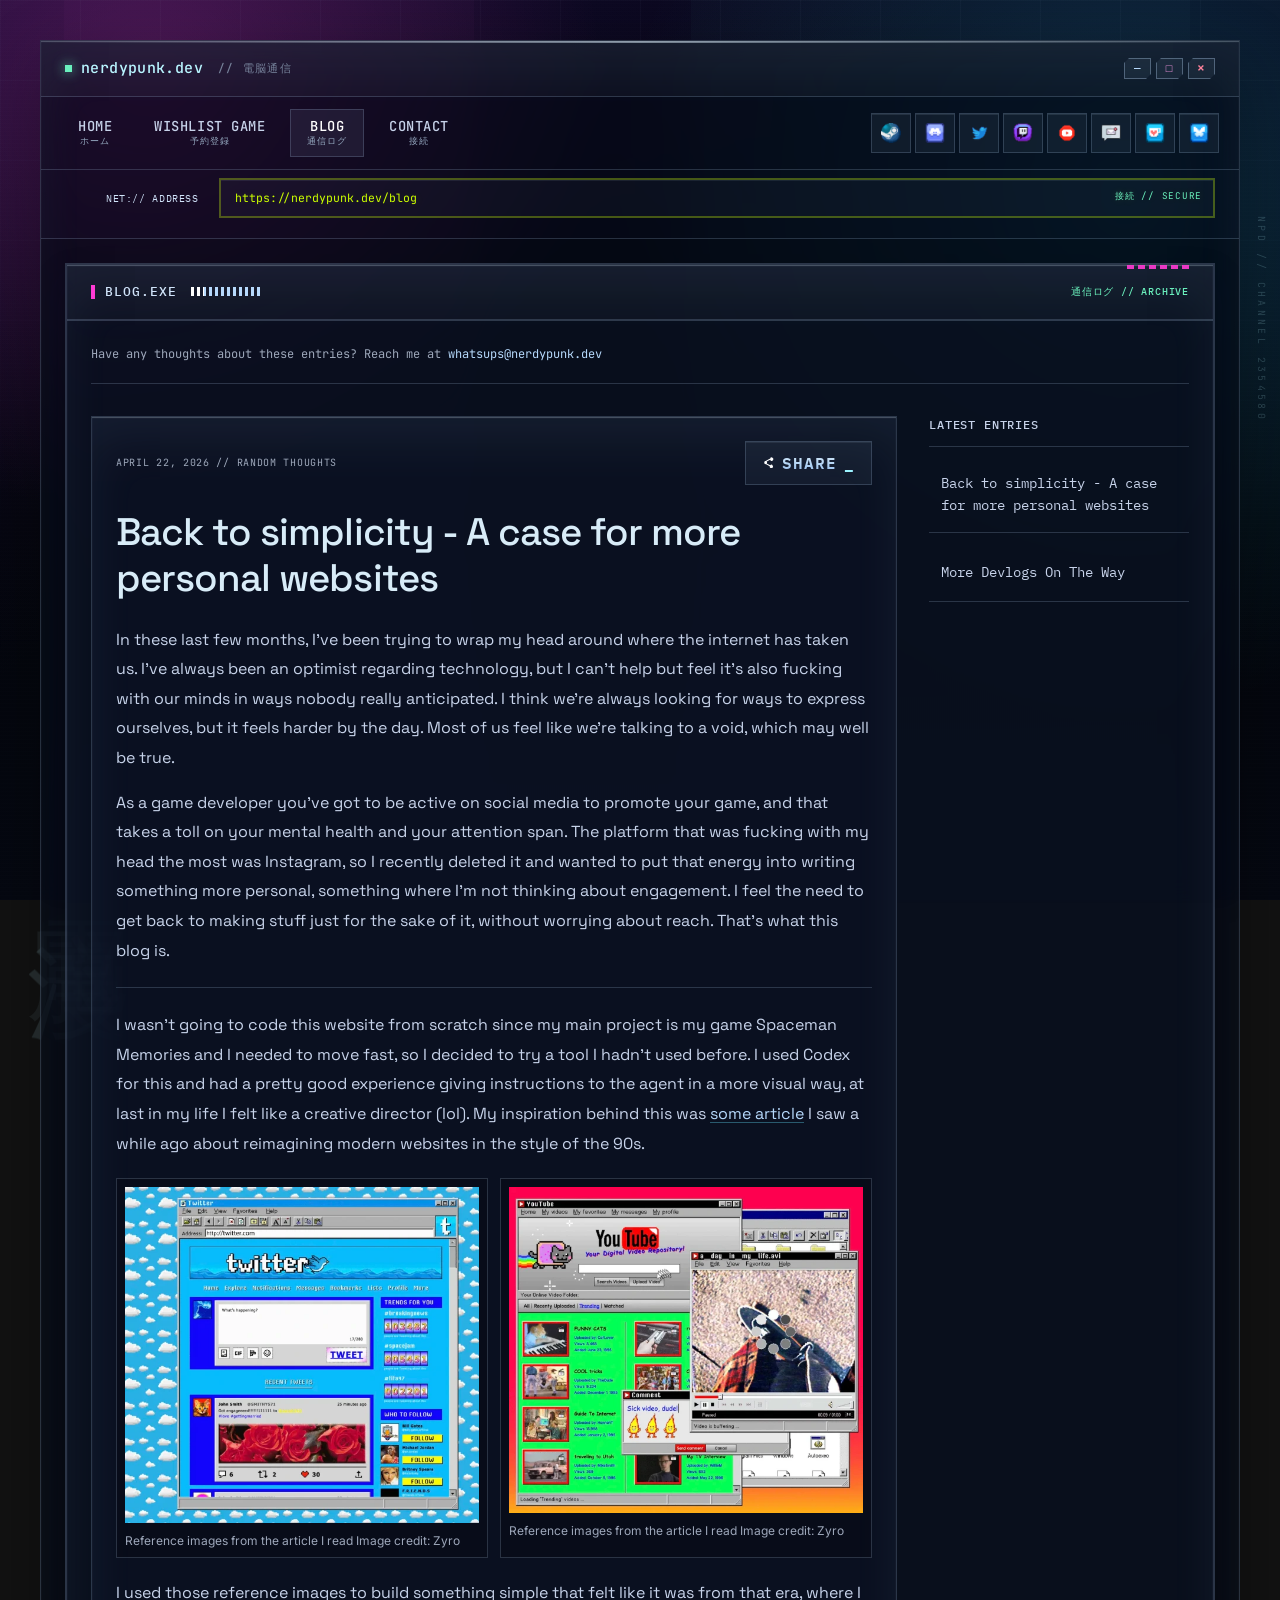
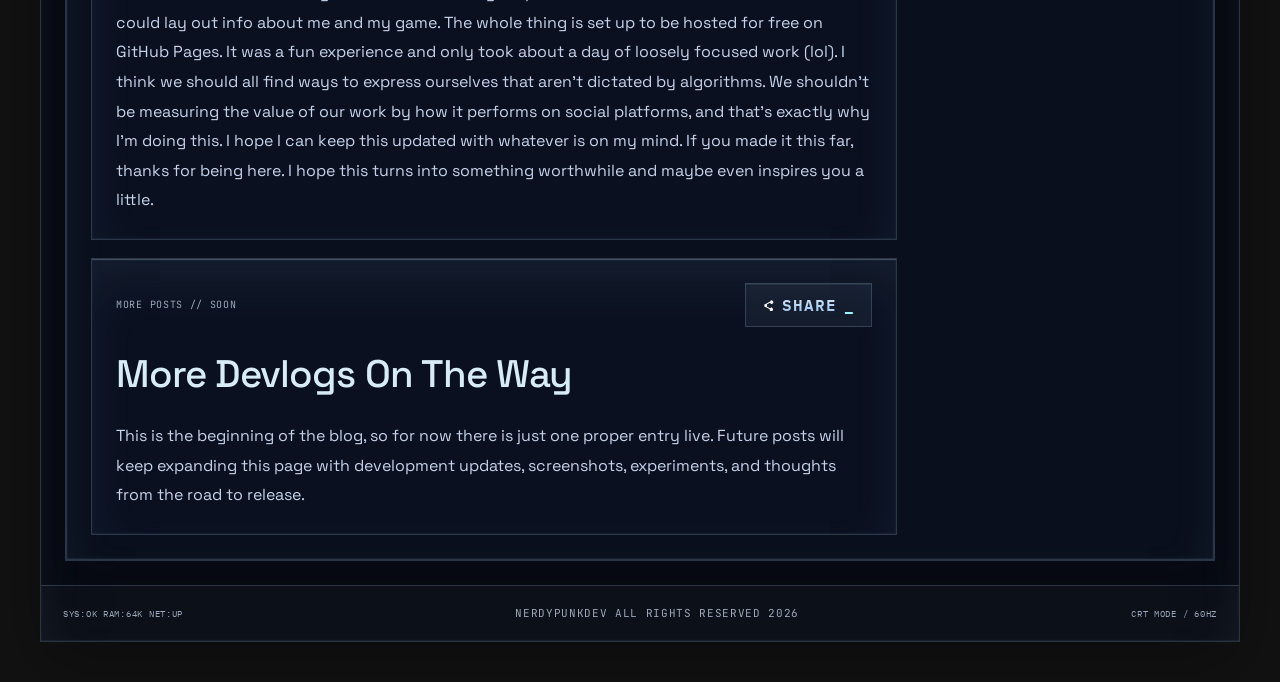
==== blog.html @ 215f14f2 "perf: lighter portfolio and blog images, pause trailer offscreen - Portfolio tiles show display-size" ====
<!DOCTYPE html>
<html lang="en">
<head>
  <meta charset="UTF-8">
  <meta name="viewport" content="width=device-width, initial-scale=1.0">
  <meta name="description" content="Back to simplicity - A case for more personal websites. Thoughts on social media, personal expression online, and building a retro-inspired home on the internet for Spaceman Memories.">
  <meta property="og:title" content="Back to simplicity - A case for more personal websites | NerdyPunkDev">
  <meta property="og:description" content="Back to simplicity - A case for more personal websites. Thoughts on social media, personal expression online, and building a retro-inspired home on the internet for Spaceman Memories.">
  <meta name="twitter:title" content="Back to simplicity - A case for more personal websites | NerdyPunkDev">
  <meta name="twitter:description" content="Back to simplicity - A case for more personal websites. Thoughts on social media, personal expression online, and building a retro-inspired home on the internet for Spaceman Memories.">
  <title>Back to simplicity - A case for more personal websites | NerdyPunkDev</title>
  <link rel="icon" type="image/png" sizes="64x64" href="Images/favicon.png">
  <link rel="preconnect" href="https://fonts.googleapis.com">
  <link rel="preconnect" href="https://fonts.gstatic.com" crossorigin>
  <link href="https://fonts.googleapis.com/css2?family=IBM+Plex+Mono:wght@400;500;600&family=Inter:wght@400;500;600&family=JetBrains+Mono:wght@400;500&family=Space+Grotesk:wght@400;500;600&display=swap" rel="stylesheet">
  <script>
    try {
      if (sessionStorage.getItem("npdBootSeen") === "1") document.documentElement.classList.add("boot-seen");
    } catch {}
  </script>
  <link rel="stylesheet" href="styles.css">
  <link rel="stylesheet" href="design.css">
  <script src="effects.js" defer></script>
  <script type="module" src="shader-art.js"></script>
</head>
<body>
  <div class="boot-loader" data-boot-loader role="status" aria-live="polite" aria-label="Identifying... Access Granted Nerd">
    <div class="boot-loader__terminal">
      <div class="boot-loader__title">
        <span>Identity Gate.exe</span>
        <span>認証 // Secure</span>
      </div>
      <div class="boot-loader__body">
        <span class="boot-loader__command" aria-hidden="true">C:\NPD\GATEWAY&gt; AUTH_SEQUENCE</span>
        <span class="boot-loader__track" aria-hidden="true">
          <span class="boot-loader__block">█</span>
          <span class="boot-loader__block">▓</span>
          <span class="boot-loader__block">▒</span>
        </span>
        <span class="boot-loader__readout">
          <span class="boot-loader__message boot-loader__message--identifying">Identifying...</span>
          <span class="boot-loader__message boot-loader__message--granted">Access Granted Nerd</span>
        </span>
        <div class="boot-loader__progress" data-boot-progress role="progressbar" aria-label="Loading website" aria-valuemin="0" aria-valuemax="100" aria-valuenow="0">
          <div class="boot-loader__progress-meta" aria-hidden="true">
            <span>SYS.LOAD // ENTRY BUFFER</span>
            <span data-boot-percent>000%</span>
          </div>
          <div class="boot-loader__progress-rail" aria-hidden="true"><span></span></div>
        </div>
      </div>
    </div>
  </div>

  <div class="desktop">
    <main class="window-shell">
      <section class="browser-window" aria-label="Nerdy Punk blog">
        <header class="title-bar">
          <div class="title-bar__name">
            <span>nerdypunk.dev</span>
          </div>
          <div class="window-controls" aria-hidden="true">
            <span></span>
            <span></span>
            <span class="window-controls__close"></span>
          </div>
        </header>

        <nav class="menu-bar" aria-label="Site menu">
          <a href="index.html">Home</a>
          <a href="index.html#steam-widget-title">Wishlist Game</a>
          <a href="blog.html" aria-current="page">Blog</a>
          <a href="index.html#contact">Contact</a>
          <div class="menu-bar__icons" aria-label="Social links">
            <a href="https://store.steampowered.com/app/2354580/" target="_blank" rel="noreferrer" aria-label="Steam"><img src="assets/social/steam.png" alt="Steam"></a>
            <a href="https://discord.gg/VZpnjtnHSc" target="_blank" rel="noreferrer" aria-label="Discord"><img src="assets/social/discord.png" alt="Discord"></a>
            <a href="https://twitter.com/NerdyPunkDev" target="_blank" rel="noreferrer" aria-label="Twitter"><img src="assets/social/twitter.png" alt="Twitter"></a>
            <a href="https://www.twitch.tv/nerdypunkdev" target="_blank" rel="noreferrer" aria-label="Twitch"><img src="assets/social/twitch.png" alt="Twitch"></a>
            <a href="https://www.youtube.com/@nerdypunkdev" target="_blank" rel="noreferrer" aria-label="YouTube"><img src="assets/social/youtube.png" alt="YouTube"></a>
            <a href="mailto:whatsup@nerdypunk.dev" aria-label="Email"><img src="assets/social/email.png" alt="Email"></a>
            <a href="https://ko-fi.com/nerdypunkdev" target="_blank" rel="noreferrer" aria-label="Kofi"><img src="assets/social/kofi.png" alt="Kofi"></a>
            <a href="https://bsky.app/profile/nerdypunk.dev" target="_blank" rel="noreferrer" aria-label="BlueSky"><img src="assets/social/bluesky.png" alt="BlueSky"></a>
          </div>
        </nav>

        <div class="address-bar">
          <span>Address:</span>
          <div class="address-bar__field">https://nerdypunk.dev/blog</div>
        </div>

        <div class="window-content">
          <section class="panel blog-panel" id="blog" aria-labelledby="blog-window-title">
            <div class="panel__title" id="blog-window-title">BLOG.EXE<span class="section-loader section-loader--archive" aria-hidden="true"></span></div>
            <div class="panel__body blog-layout">
              <div class="blog-note">
                Have any thoughts about these entries? Reach me at
                <a href="mailto:whatsups@nerdypunk.dev">whatsups@nerdypunk.dev</a>
              </div>
              <div class="blog-stream">
                <article class="blog-post" id="entry-back-to-simplicity">
                  <div class="blog-post__topbar">
                    <div class="blog-post__meta">APRIL 22, 2026 // RANDOM THOUGHTS</div>
                    <button class="blog-post__share" type="button" data-share-post="entry-back-to-simplicity" aria-label="Copy link to this post">
                      <svg viewBox="0 0 24 24" aria-hidden="true" focusable="false">
                        <path d="M15 5a3 3 0 1 1 .1 1.999l-6.36 3.18a3 3 0 0 1 0 3.642l6.36 3.18a3 3 0 1 1-.89 1.79l-6.67-3.335a3 3 0 1 1 0-6.914l6.67-3.335A3 3 0 0 1 15 5Z"/>
                      </svg>
                      <span class="blog-post__share-label">Share</span>
                    </button>
                  </div>
                  <h2>Back to simplicity - A case for more personal websites</h2>
                  <p>In these last few months, I've been trying to wrap my head around where the internet has taken us. I've always been an optimist regarding technology, but I can't help but feel it's also fucking with our minds in ways nobody really anticipated. I think we're always looking for ways to express ourselves, but it feels harder by the day. Most of us feel like we're talking to a void, which may well be true.</p>
                  <p>As a game developer you've got to be active on social media to promote your game, and that takes a toll on your mental health and your attention span. The platform that was fucking with my head the most was Instagram, so I recently deleted it and wanted to put that energy into writing something more personal, something where I'm not thinking about engagement. I feel the need to get back to making stuff just for the sake of it, without worrying about reach. That's what this blog is.</p>
                  <hr class="blog-post__divider">
                  <p>I wasn't going to code this website from scratch since my main project is my game Spaceman Memories and I needed to move fast, so I decided to try a tool I hadn't used before. I used Codex for this and had a pretty good experience giving instructions to the agent in a more visual way, at last in my life I felt like a creative director (lol). My inspiration behind this was <a href="https://www.creativebloq.com/news/retro-modern-websites" target="_blank" rel="noreferrer">some article</a> I saw a while ago about reimagining modern websites in the style of the 90s.</p>
                  <div class="blog-post__media-grid">
                    <figure class="blog-post__media">
                      <img src="Images/blog/back-to-simplicity-personal-websites/Screenshot 2026-04-22 135747.webp" loading="lazy" decoding="async" alt="Early look at the Nerdy Punk blog and homepage layout">
                      <figcaption>
                        <span class="blog-post__media-credit">Reference images from the article I read Image credit: Zyro</span>
                      </figcaption>
                    </figure>
                    <figure class="blog-post__media">
                      <img src="Images/blog/back-to-simplicity-personal-websites/Screenshot 2026-04-22 135758.webp" loading="lazy" decoding="async" alt="Close-up of the blog widget design used on the Nerdy Punk homepage">
                      <figcaption>
                        <span class="blog-post__media-credit">Reference images from the article I read Image credit: Zyro</span>
                      </figcaption>
                    </figure>
                  </div>
                  <p>I used those reference images to build something simple that felt like it was from that era, where I could lay out info about me and my game. The whole thing is set up to be hosted for free on GitHub Pages. It was a fun experience and only took about a day of loosely focused work (lol). I think we should all find ways to express ourselves that aren't dictated by algorithms. We shouldn't be measuring the value of our work by how it performs on social platforms, and that's exactly why I'm doing this. I hope I can keep this updated with whatever is on my mind. If you made it this far, thanks for being here. I hope this turns into something worthwhile and maybe even inspires you a little.</p>
                </article>
                <article class="blog-post" id="entry-coming-soon">
                  <div class="blog-post__topbar">
                    <div class="blog-post__meta">MORE POSTS // SOON</div>
                    <button class="blog-post__share" type="button" data-share-post="entry-coming-soon" aria-label="Copy link to this post">
                      <svg viewBox="0 0 24 24" aria-hidden="true" focusable="false">
                        <path d="M15 5a3 3 0 1 1 .1 1.999l-6.36 3.18a3 3 0 0 1 0 3.642l6.36 3.18a3 3 0 1 1-.89 1.79l-6.67-3.335a3 3 0 1 1 0-6.914l6.67-3.335A3 3 0 0 1 15 5Z"/>
                      </svg>
                      <span class="blog-post__share-label">Share</span>
                    </button>
                  </div>
                  <h2>More Devlogs On The Way</h2>
                  <p>This is the beginning of the blog, so for now there is just one proper entry live. Future posts will keep expanding this page with development updates, screenshots, experiments, and thoughts from the road to release.</p>
                </article>
              </div>
              <aside class="blog-sidebar">
                <div class="steam-widget__mini-title">Latest Entries</div>
                <a href="#entry-back-to-simplicity" class="steam-widget__entry">Back to simplicity - A case for more personal websites</a>
                <a href="#entry-coming-soon" class="steam-widget__entry">More Devlogs On The Way</a>
              </aside>
            </div>
          </section>
        </div>

        <footer class="status-bar">
          <span>NerdyPunkDev All rights Reserved 2026</span>
        </footer>
      </section>
    </main>
  </div>
  <div class="lightbox" id="blog-lightbox" hidden>
    <div class="lightbox__backdrop" data-lightbox-close></div>
    <div class="lightbox__window" role="dialog" aria-modal="true" aria-label="Expanded blog image">
      <button class="lightbox__close" type="button" aria-label="Close image viewer" data-lightbox-close>Close [X]</button>
      <img class="lightbox__image" src="" alt="">
      <p class="lightbox__caption"></p>
    </div>
  </div>
</body>
<script>
  (() => {
    const lightbox = document.getElementById('blog-lightbox');
    const lightboxImage = lightbox?.querySelector('.lightbox__image');
    const lightboxCaption = lightbox?.querySelector('.lightbox__caption');
    const closeTargets = lightbox?.querySelectorAll('[data-lightbox-close]');
    const blogImages = document.querySelectorAll('.blog-post__media img');
    const shareButtons = document.querySelectorAll('[data-share-post]');

    const closeLightbox = () => {
      lightbox.hidden = true;
      document.body.classList.remove('lightbox-open');
      lightboxImage.src = '';
      lightboxImage.alt = '';
      lightboxCaption.textContent = '';
    };

    const openLightbox = (image) => {
      const figure = image.closest('.blog-post__media');
      const caption = figure?.querySelector('figcaption')?.textContent?.trim() || image.alt || '';

      lightboxImage.src = image.src;
      lightboxImage.alt = image.alt;
      lightboxCaption.textContent = caption;
      lightbox.hidden = false;
      document.body.classList.add('lightbox-open');
    };

    if (lightbox && lightboxImage && lightboxCaption && blogImages.length) {
      blogImages.forEach((image) => {
        image.tabIndex = 0;
        image.setAttribute('role', 'button');
        image.setAttribute('aria-label', `${image.alt || 'Blog image'}. Open enlarged view.`);

        image.addEventListener('click', () => openLightbox(image));
        image.addEventListener('keydown', (event) => {
          if (event.key === 'Enter' || event.key === ' ') {
            event.preventDefault();
            openLightbox(image);
          }
        });
      });

      closeTargets.forEach((target) => {
        target.addEventListener('click', closeLightbox);
      });

      document.addEventListener('keydown', (event) => {
        if (event.key === 'Escape' && !lightbox.hidden) {
          closeLightbox();
        }
      });
    }

    shareButtons.forEach((button) => {
      button.addEventListener('click', async () => {
        const postId = button.getAttribute('data-share-post');
        if (!postId) return;

        const shareUrl = `${window.location.origin}${window.location.pathname}#${postId}`;
        const label = button.querySelector('span');
        const originalLabel = label ? label.textContent : '';

        try {
          await navigator.clipboard.writeText(shareUrl);
          if (label) label.textContent = 'Copied';
          button.classList.add('is-copied');
        } catch {
          window.prompt('Copy this link:', shareUrl);
        }

        window.setTimeout(() => {
          if (label) label.textContent = originalLabel;
          button.classList.remove('is-copied');
        }, 1800);
      });
    });
  })();
</script>
</html>
---- styles.css ----
:root {
  --void: #03050b;
  --void-soft: #070b16;
  --glass: rgba(12, 18, 36, 0.62);
  --glass-strong: rgba(13, 20, 40, 0.82);
  --glass-soft: rgba(255, 255, 255, 0.035);
  --line: rgba(212, 235, 255, 0.11);
  --line-bright: rgba(121, 226, 255, 0.28);
  --cyan: #62e6ff;
  --cyan-soft: #b9f5ff;
  --violet: #9a7cff;
  --ink: #eef8ff;
  --muted: #93a6bd;
  --danger: #ff6b8a;
  --warning: #ffd369;
  --success: #6af0bd;
  --acid: #ccff00;
  --font-display: "Share Tech Mono", monospace;
  --font-body: "Space Grotesk", system-ui, sans-serif;
  --radius-shell: 22px;
  --radius-panel: 16px;
  --radius-control: 10px;
}

* { box-sizing: border-box; }

html {
  scroll-behavior: smooth;
  color-scheme: dark;
}

body {
  margin: 0;
  min-height: 100vh;
  overflow-x: hidden;
  color: var(--ink);
  font-family: var(--font-body);
  background:
    radial-gradient(circle at 14% 10%, rgba(89, 50, 180, 0.2), transparent 30rem),
    radial-gradient(circle at 86% 28%, rgba(26, 179, 214, 0.12), transparent 34rem),
    linear-gradient(180deg, #060816 0%, var(--void) 58%, #050811 100%);
  background-attachment: fixed;
}

body::before,
body::after {
  content: "";
  position: fixed;
  inset: 0;
  pointer-events: none;
}

body::before {
  z-index: 0;
  opacity: 0.2;
  background-image:
    linear-gradient(rgba(98, 230, 255, 0.12) 1px, transparent 1px),
    linear-gradient(90deg, rgba(98, 230, 255, 0.08) 1px, transparent 1px);
  background-size: 56px 56px;
  mask-image: linear-gradient(to bottom, black, transparent 80%);
  animation: gridFloat 24s linear infinite;
}

body::after {
  z-index: 10;
  opacity: 0.14;
  background: repeating-linear-gradient(to bottom, transparent 0 3px, rgba(255,255,255,0.025) 3px 4px);
  mix-blend-mode: screen;
}

::selection {
  color: #031016;
  background: var(--cyan);
}

a { color: inherit; text-decoration: none; }
button, a { -webkit-tap-highlight-color: transparent; }

.desktop {
  position: relative;
  z-index: 1;
  padding: 30px 18px;
}

.window-shell {
  width: min(1180px, 100%);
  margin: 0 auto;
  perspective: 1200px;
}

.browser-window {
  position: relative;
  overflow: hidden;
  border: 1px solid rgba(193, 231, 255, 0.18);
  border-radius: var(--radius-shell);
  background: rgba(6, 10, 22, 0.72);
  box-shadow:
    0 34px 90px rgba(0, 0, 0, 0.52),
    0 0 0 1px rgba(255, 255, 255, 0.035) inset,
    0 1px 0 rgba(255, 255, 255, 0.12) inset;
  backdrop-filter: blur(28px) saturate(135%);
  -webkit-backdrop-filter: blur(28px) saturate(135%);
  animation: shellIn 700ms cubic-bezier(.2,.8,.2,1) both;
}

.title-bar,
.menu-bar,
.address-bar,
.status-bar {
  display: flex;
  align-items: center;
}

.title-bar {
  min-height: 46px;
  justify-content: space-between;
  padding: 0 16px;
  border-bottom: 1px solid var(--line);
  background: rgba(255, 255, 255, 0.035);
  font: 500 0.78rem/1 var(--font-display);
  letter-spacing: 0.08em;
  text-transform: uppercase;
}

.title-bar__name {
  display: inline-flex;
  align-items: center;
  gap: 9px;
  color: var(--cyan-soft);
}

.title-bar__name::before {
  content: "";
  width: 7px;
  height: 7px;
  border-radius: 50%;
  background: var(--success);
  box-shadow: 0 0 12px rgba(106, 240, 189, 0.85);
}

.window-controls {
  display: flex;
  gap: 8px;
}

.window-controls span {
  width: 11px;
  height: 11px;
  border-radius: 50%;
  border: 1px solid rgba(255,255,255,.22);
  background: var(--success);
  box-shadow: 0 0 10px rgba(106,240,189,.2), inset 0 1px rgba(255,255,255,.35);
}

.window-controls span:nth-child(2) { background: var(--warning); box-shadow: 0 0 10px rgba(255,211,105,.2); }
.window-controls span:nth-child(3) { background: var(--danger); box-shadow: 0 0 10px rgba(255,107,138,.2); }

.menu-bar {
  min-height: 60px;
  flex-wrap: wrap;
  gap: 5px;
  padding: 9px 12px;
  border-bottom: 1px solid var(--line);
  background: rgba(9, 15, 30, 0.55);
  backdrop-filter: blur(18px);
  -webkit-backdrop-filter: blur(18px);
  font: 500 0.86rem/1 var(--font-display);
  letter-spacing: 0.04em;
  text-transform: uppercase;
}

.menu-bar > a {
  display: inline-flex;
  min-height: 42px;
  align-items: center;
  justify-content: center;
  padding: 0 16px;
  border: 1px solid transparent;
  border-radius: 9px;
  color: var(--muted);
  transition: color 180ms ease, border-color 180ms ease, background 180ms ease, transform 180ms ease;
}

.menu-bar > a:hover {
  color: var(--cyan-soft);
  border-color: rgba(98, 230, 255, 0.18);
  background: rgba(98, 230, 255, 0.07);
  transform: translateY(-1px);
}

.menu-bar__icons {
  display: flex;
  align-items: center;
  gap: 6px;
  margin-left: auto;
}

.menu-bar__icons a,
.icon-strip a {
  display: inline-flex;
  align-items: center;
  justify-content: center;
  border: 1px solid var(--line);
  background: rgba(255,255,255,.04);
  box-shadow: inset 0 1px rgba(255,255,255,.07);
  transition: transform 180ms ease, border-color 180ms ease, background 180ms ease, box-shadow 180ms ease;
}

.menu-bar__icons a {
  width: 34px;
  height: 34px;
  padding: 7px;
  border-radius: 10px;
}

.menu-bar__icons a:hover,
.icon-strip a:hover {
  transform: translateY(-2px);
  border-color: rgba(98, 230, 255, 0.42);
  background: rgba(98, 230, 255, 0.1);
  box-shadow: 0 8px 24px rgba(4, 10, 24, 0.32), inset 0 1px rgba(255,255,255,.12);
}

.menu-bar__icons img,
.icon-strip img {
  display: block;
  width: 100%;
  height: 100%;
  object-fit: contain;
}

.address-bar {
  gap: 10px;
  padding: 10px 14px;
  border-bottom: 1px solid var(--line);
  background: rgba(255,255,255,.02);
  color: var(--muted);
  font: 0.72rem/1 var(--font-display);
  text-transform: uppercase;
}

.address-bar__field {
  position: relative;
  flex: 1;
  min-width: 0;
  overflow: hidden;
  padding: 10px 40px 10px 14px;
  border: 2px solid rgba(204,255,0,.42);
  border-radius: 10px;
  background: rgba(0,0,0,.2);
  color: var(--acid);
  text-shadow: 0 0 8px rgba(204,255,0,.16);
  text-overflow: ellipsis;
  white-space: nowrap;
  box-shadow:
    inset 0 1px 8px rgba(0,0,0,.2),
    0 0 0 1px rgba(204,255,0,.06),
    0 0 14px rgba(204,255,0,.08);
  text-transform: none;
}

.address-bar__field::after {
  content: "SECURE";
  position: absolute;
  right: 11px;
  color: var(--success);
  font-size: 0.58rem;
  letter-spacing: .08em;
}

.window-content {
  display: grid;
  gap: 16px;
  padding: 16px;
  background: rgba(3, 7, 15, 0.18);
}

.hero-panel,
.panel {
  position: relative;
  overflow: hidden;
  border: 2px solid var(--line);
  border-radius: var(--radius-panel);
  background: var(--glass);
  box-shadow:
    0 16px 42px rgba(0, 0, 0, 0.22),
    inset 0 1px rgba(255,255,255,.075),
    inset 0 -1px rgba(0,0,0,.24);
  backdrop-filter: blur(22px) saturate(130%);
  -webkit-backdrop-filter: blur(22px) saturate(130%);
}

.hero-panel::before,
.panel::before {
  content: "";
  position: absolute;
  inset: 0;
  pointer-events: none;
  background: linear-gradient(120deg, rgba(255,255,255,.055), transparent 24%, transparent 76%, rgba(98,230,255,.025));
}

.hero-panel { padding: 0; }

.hero-panel__toprow {
  display: grid;
  grid-template-columns: minmax(280px, .78fr) minmax(440px, 1.22fr);
  gap: 14px;
  align-items: stretch;
  margin: 14px;
}

.hero-panel__masthead {
  position: relative;
  display: grid;
  align-content: center;
  justify-items: center;
  gap: 18px;
  min-width: 0;
  padding: clamp(24px, 4vw, 46px) 28px;
  overflow: hidden;
  border: 1px solid rgba(154,124,255,.2);
  border-radius: 13px;
  background: rgba(10, 13, 29, .7);
  box-shadow: inset 0 1px rgba(255,255,255,.06);
}

.hero-panel__masthead::before {
  content: "";
  position: absolute;
  width: 220px;
  height: 220px;
  top: -105px;
  left: -80px;
  border-radius: 50%;
  background: rgba(154,124,255,.2);
  filter: blur(52px);
  pointer-events: none;
}

.hero-panel__logo {
  position: relative;
  display: block;
  width: min(220px, 82%);
  margin: 0 auto;
  image-rendering: pixelated;
  filter: drop-shadow(0 0 18px rgba(98,230,255,.15));
}

.hero-panel__intro {
  position: relative;
  width: 100%;
  max-width: 470px;
}

.hero-panel__eyebrow {
  margin: 0 0 9px;
  color: var(--cyan);
  font: 500 .68rem/1.5 var(--font-display);
  letter-spacing: .12em;
}

.hero-panel__eyebrow::before { content: "// "; color: var(--violet); }

.hero-panel__tagline {
  margin: 0;
  color: #e7f0fa;
  font: 500 clamp(.82rem, 1.3vw, .96rem)/1.62 var(--font-body);
  letter-spacing: -.01em;
}

.video-player {
  display: grid;
  grid-template-rows: auto 1fr auto;
  min-width: 0;
  height: 100%;
  overflow: hidden;
  border: 1px solid rgba(98,230,255,.2);
  border-radius: 13px;
  background: rgba(3,6,14,.78);
  box-shadow: inset 0 1px rgba(255,255,255,.06);
}

.video-player__topbar,
.video-player__controls {
  display: flex;
  align-items: center;
  justify-content: space-between;
  gap: 10px;
  min-height: 34px;
  padding: 7px 11px;
  color: #a9bfd2;
  background: rgba(255,255,255,.035);
  font: .61rem/1.35 var(--font-display);
  letter-spacing: .06em;
  text-transform: uppercase;
}

.video-player__topbar { border-bottom: 1px solid var(--line); }
.video-player__controls { border-top: 1px solid var(--line); }
.video-player__controls span:first-child { color: var(--success); }
.video-player__controls span:nth-child(2) { flex: 1; text-align: center; }

.video-player__screen {
  position: relative;
  min-height: 0;
  display: flex;
  align-items: center;
  justify-content: center;
  padding: 8px;
  overflow: hidden;
  background: #01030a;
}

.video-player__screen video {
  display: block;
  width: 100%;
  height: auto;
  aspect-ratio: 16 / 9;
  object-fit: cover;
  border: 1px solid rgba(98,230,255,.12);
  border-radius: 7px;
  background: #000;
}

.video-player__scanlines {
  position: absolute;
  inset: 8px;
  border-radius: 7px;
  pointer-events: none;
  opacity: .2;
  background: repeating-linear-gradient(to bottom, rgba(255,255,255,.08) 0 1px, transparent 1px 4px);
  mix-blend-mode: screen;
}

.panel__title {
  position: relative;
  display: flex;
  align-items: center;
  min-height: 42px;
  padding: 0 16px;
  border-bottom: 2px solid var(--line);
  color: #dceaff;
  background: rgba(255,255,255,.035);
  font: 500 .72rem/1 var(--font-display);
  letter-spacing: .1em;
  text-transform: uppercase;
}

.panel__title::before {
  content: "";
  width: 5px;
  height: 18px;
  margin-right: 10px;
  border-radius: 8px;
  background: var(--violet);
  box-shadow: 0 0 14px rgba(154,124,255,.55);
}

.panel__title::after {
  content: "RUNNING";
  margin-left: auto;
  color: #61758a;
  font-size: .57rem;
  letter-spacing: .08em;
}

.section-loader {
  --loader-duration: 1.3s;
  --loader-delay: 0s;
  position: relative;
  display: inline-block;
  width: clamp(48px, 8.5vw, 112px);
  height: 12px;
  flex: 0 1 112px;
  margin-left: 14px;
  overflow: hidden;
  background: rgba(47, 31, 110, .72);
  -webkit-mask: repeating-linear-gradient(90deg, #000 0 3px, transparent 3px 6px);
  mask: repeating-linear-gradient(90deg, #000 0 3px, transparent 3px 6px);
}

.section-loader::before,
.section-loader::after {
  content: "";
  position: absolute;
  inset: 0;
  transform-origin: left center;
  animation-delay: var(--loader-delay);
  animation-iteration-count: infinite;
}

.section-loader::before {
  background: linear-gradient(90deg, #9bf4ff 0%, #48cfff 34%, #316cec 66%, #a734ff 100%);
  box-shadow: 0 0 9px rgba(72,207,255,.62);
  animation-name: sectionLoaderFill;
  animation-duration: var(--loader-duration);
  animation-timing-function: steps(18, end);
}

.section-loader::after {
  width: 18%;
  right: auto;
  background: rgba(237, 252, 255, .72);
  box-shadow: 0 0 10px rgba(132,232,255,.9);
  animation-name: sectionLoaderScan;
  animation-duration: var(--loader-duration);
  animation-timing-function: steps(18, end);
}

.section-loader--welcome { --loader-duration: 1.36s; --loader-delay: -.41s; }
.section-loader--steam   { --loader-duration: 1.07s; --loader-delay: -.18s; }
.section-loader--blog    { --loader-duration: 1.61s; --loader-delay: -.93s; }
.section-loader--contact { --loader-duration: 1.23s; --loader-delay: -.67s; }
.section-loader--links   { --loader-duration: .94s;  --loader-delay: -.36s; }
.section-loader--archive { --loader-duration: 1.49s; --loader-delay: -.52s; }

@keyframes sectionLoaderFill {
  0%, 7% { transform: scaleX(.06); opacity: .72; }
  70%, 84% { transform: scaleX(1); opacity: 1; }
  85%, 100% { transform: scaleX(.06); opacity: .72; }
}

@keyframes sectionLoaderScan {
  0%, 7% { transform: translateX(-110%); opacity: 0; }
  12% { opacity: .9; }
  70%, 84% { transform: translateX(560%); opacity: .9; }
  85%, 100% { transform: translateX(-110%); opacity: 0; }
}

.panel__body {
  position: relative;
  padding: 18px;
  color: #c8d6e5;
  font-size: .95rem;
  line-height: 1.65;
}

.steam-widget__layout {
  display: grid;
  grid-template-columns: minmax(0, 646px) minmax(250px, 1fr);
  gap: 16px;
  align-items: stretch;
}

.steam-widget__frame,
.steam-widget__support,
.entry-preview,
.blog-home-older,
.blog-note,
.blog-post,
.blog-sidebar {
  min-width: 0;
}

.steam-widget__frame {
  overflow: hidden;
  padding: 9px;
  border: 1px solid var(--line);
  border-radius: 12px;
  background: rgba(0,0,0,.18);
  box-shadow: inset 0 1px rgba(255,255,255,.045);
}

.steam-widget__toolbar { margin-bottom: 9px; }

.steam-widget__toolbar span,
.steam-widget__mini-title {
  display: block;
  padding: 9px 11px;
  border: 1px solid rgba(98,230,255,.15);
  border-radius: 8px;
  background: rgba(98,230,255,.055);
  color: var(--cyan-soft);
  font: 500 .68rem/1.35 var(--font-display);
  letter-spacing: .07em;
  text-transform: uppercase;
}

.steam-widget__mini-title--blue { border-color: rgba(154,124,255,.2); background: rgba(154,124,255,.07); }

.steam-widget__support {
  display: grid;
  grid-template-rows: auto 1fr auto;
  gap: 10px;
}

.steam-widget__support p,
.blog-note,
.entry-preview__link,
.steam-widget__entry {
  border: 1px solid var(--line);
  border-radius: 10px;
  background: rgba(255,255,255,.028);
  box-shadow: inset 0 1px rgba(255,255,255,.04);
}

.steam-widget__support p {
  margin: 0;
  padding: 12px 14px;
  color: #b8c9d9;
  font-size: .88rem;
  line-height: 1.55;
}

.steam-widget__cta,
.entry-preview__link,
.blog-post__share,
.lightbox__close {
  display: inline-flex;
  align-items: center;
  justify-content: center;
  min-height: 42px;
  border: 1px solid rgba(98,230,255,.35);
  border-radius: 10px;
  background: rgba(98,230,255,.11);
  color: var(--cyan-soft);
  font: 500 .74rem/1 var(--font-display);
  letter-spacing: .07em;
  text-transform: uppercase;
  box-shadow: inset 0 1px rgba(255,255,255,.08), 0 8px 24px rgba(0,0,0,.18);
  transition: transform 180ms ease, background 180ms ease, border-color 180ms ease, box-shadow 180ms ease;
}

.steam-widget__cta { width: 100%; padding: 0 14px; }

.steam-widget__cta:hover,
.entry-preview__link:hover,
.blog-post__share:hover,
.lightbox__close:hover {
  transform: translateY(-2px);
  border-color: rgba(98,230,255,.72);
  background: rgba(98,230,255,.18);
  box-shadow: inset 0 1px rgba(255,255,255,.12), 0 12px 30px rgba(6,28,42,.35), 0 0 20px rgba(98,230,255,.08);
}

.blog-home-layout {
  display: grid;
  grid-template-columns: minmax(0, 1.25fr) minmax(260px, .75fr);
  gap: 16px;
}

.entry-preview,
.blog-home-older {
  display: grid;
  align-content: start;
  gap: 12px;
}

.entry-preview h3 {
  margin: 2px 0 0;
  color: #edf6ff;
  font-size: clamp(1rem, 2vw, 1.25rem);
  line-height: 1.32;
  letter-spacing: -.025em;
}

.entry-preview p { margin: 0; color: #9fb2c5; font-size: .9rem; line-height: 1.62; }
.entry-preview__link { justify-self: start; padding: 0 14px; }

.steam-widget__blog { display: grid; gap: 8px; }

.social-panel .steam-widget__blog {
  height: 174px;
  overflow-y: auto;
  padding-right: 3px;
  scrollbar-width: thin;
  scrollbar-color: rgba(98,230,255,.5) transparent;
}

.steam-widget__entry {
  display: block;
  padding: 12px;
  color: #b9c9da;
  font: .75rem/1.48 var(--font-display);
  transition: border-color 180ms ease, color 180ms ease, background 180ms ease, transform 180ms ease;
}

.steam-widget__entry:hover {
  transform: translateX(2px);
  border-color: rgba(98,230,255,.35);
  background: rgba(98,230,255,.065);
  color: var(--cyan-soft);
}

.contact-copy {
  display: flex;
  min-height: 144px;
  flex-direction: column;
  align-items: center;
  justify-content: center;
  text-align: center;
}

.contact-copy p { margin: 0; color: #9eb1c5; }
.contact-copy p:first-child { font-size: .78rem; font-family: var(--font-display); text-transform: uppercase; letter-spacing: .08em; }
.contact-copy p + p { margin-top: 8px; }
.contact-copy a { color: var(--cyan); font-size: clamp(1.1rem, 3vw, 1.65rem); font-weight: 600; letter-spacing: -.03em; }
.contact-copy a:hover { text-shadow: 0 0 18px rgba(98,230,255,.35); }

.icon-strip {
  display: flex;
  flex-wrap: wrap;
  align-items: center;
  justify-content: center;
  gap: 11px;
}

.icon-strip a {
  width: 54px;
  height: 54px;
  padding: 11px;
  border-radius: 15px;
}

.status-bar {
  min-height: 44px;
  justify-content: center;
  padding: 0 22px;
  border-top: 1px solid var(--line);
  background: rgba(255,255,255,.025);
  color: #64758a;
  font: .65rem/1 var(--font-display);
  letter-spacing: .06em;
  text-transform: uppercase;
}

/* Blog */
.blog-layout {
  display: grid;
  grid-template-columns: minmax(0, 1.35fr) minmax(220px, .65fr);
  gap: 18px;
  align-items: start;
}

.blog-note {
  grid-column: 1 / -1;
  padding: 12px 14px;
  color: #9fb1c5;
  font: .73rem/1.5 var(--font-display);
}

.blog-note a { color: var(--cyan); }
.blog-stream { display: grid; gap: 18px; }

.blog-post {
  position: relative;
  margin-top: 18px;
  padding: 34px 22px 22px;
  border: 1px solid var(--line);
  border-radius: 14px;
  background: rgba(255,255,255,.026);
  box-shadow: inset 0 1px rgba(255,255,255,.045);
}

.blog-post__topbar {
  position: absolute;
  top: -17px;
  left: 16px;
  right: 16px;
  display: flex;
  align-items: center;
  justify-content: space-between;
  gap: 10px;
}

.blog-post__meta,
.blog-post__share {
  min-height: 34px;
  border: 1px solid rgba(154,124,255,.28);
  border-radius: 9px;
  background: rgba(17,20,42,.88);
  color: #bdb4f2;
  font: .64rem/1 var(--font-display);
  letter-spacing: .07em;
  text-transform: uppercase;
  box-shadow: 0 0 0 4px rgba(8,12,25,.82), inset 0 1px rgba(255,255,255,.06);
  backdrop-filter: blur(14px);
}

.blog-post__meta { display: inline-flex; align-items: center; padding: 0 12px; }
.blog-post__share { gap: 7px; min-height: 34px; padding: 0 11px; cursor: pointer; }
.blog-post__share svg { width: 13px; height: 13px; fill: currentColor; }
.blog-post__share.is-copied { color: var(--success); }

.blog-post h2 {
  margin: 0 0 16px;
  color: #f1f7ff;
  font-size: clamp(1.25rem, 3vw, 1.75rem);
  line-height: 1.2;
  letter-spacing: -.04em;
}

.blog-post p { margin: 0 0 15px; color: #b5c4d3; line-height: 1.75; }
.blog-post p:last-child { margin-bottom: 0; }
.blog-post a { color: var(--cyan); text-decoration: underline; text-decoration-color: rgba(98,230,255,.35); text-underline-offset: .2em; }
.blog-post a:hover { text-decoration-color: var(--cyan); }

.blog-post__divider { margin: 22px 0; border: 0; border-top: 1px solid var(--line); }

.blog-post__media-grid {
  display: grid;
  grid-template-columns: repeat(2, minmax(0, 1fr));
  gap: 12px;
  margin: 20px 0;
}

.blog-post__media {
  margin: 0;
  padding: 8px;
  border: 1px solid var(--line);
  border-radius: 12px;
  background: rgba(0,0,0,.16);
}

.blog-post__media img {
  display: block;
  width: 100%;
  height: auto;
  border: 0;
  border-radius: 8px;
  cursor: zoom-in;
  transition: transform 180ms ease, filter 180ms ease;
}

.blog-post__media img:hover { transform: scale(1.012); filter: brightness(1.06); }
.blog-post__media figcaption { margin-top: 9px; color: #7f93a9; font-size: .7rem; line-height: 1.45; }
.blog-post__media-credit { display: block; }

.blog-sidebar {
  position: sticky;
  top: 18px;
  display: grid;
  gap: 9px;
}

.lightbox {
  position: fixed;
  inset: 0;
  z-index: 1000;
  display: grid;
  place-items: center;
  padding: 24px;
}

.lightbox[hidden] { display: none; }
.lightbox__backdrop { position: absolute; inset: 0; background: rgba(2,4,10,.78); backdrop-filter: blur(18px); }

.lightbox__window {
  position: relative;
  z-index: 1;
  display: grid;
  gap: 12px;
  width: min(100%, 1080px);
  max-height: calc(100vh - 48px);
  padding: 14px;
  border: 1px solid rgba(98,230,255,.28);
  border-radius: 18px;
  background: rgba(10,15,29,.82);
  box-shadow: 0 30px 100px rgba(0,0,0,.6), inset 0 1px rgba(255,255,255,.08);
  backdrop-filter: blur(28px) saturate(130%);
}

.lightbox__close { justify-self: end; padding: 0 12px; cursor: pointer; }
.lightbox__image { display: block; width: 100%; max-height: calc(100vh - 170px); object-fit: contain; border-radius: 12px; background: #03050b; }
.lightbox__caption { margin: 0; color: #92a4b9; font-size: .8rem; }
body.lightbox-open { overflow: hidden; }

.section-flash { animation: sectionFlash 1.2s ease-out; }

:focus-visible {
  outline: 2px solid var(--cyan);
  outline-offset: 3px;
}

@keyframes shellIn {
  from { opacity: 0; transform: translateY(14px) rotateX(1deg); }
  to { opacity: 1; transform: translateY(0) rotateX(0); }
}

@keyframes gridFloat {
  from { background-position: 0 0, 0 0; }
  to { background-position: 0 56px, 56px 0; }
}

@keyframes sectionFlash {
  0%, 100% { border-color: var(--line); }
  25% { border-color: rgba(98,230,255,.72); box-shadow: 0 0 32px rgba(98,230,255,.14), inset 0 1px rgba(255,255,255,.1); }
}

@media (max-width: 900px) {
  .hero-panel__toprow,
  .steam-widget__layout,
  .blog-home-layout,
  .blog-layout { grid-template-columns: 1fr; }

  .blog-note { grid-column: auto; }
  .blog-sidebar { position: static; }
  .hero-panel__masthead { min-height: 360px; }
}

@media (max-width: 640px) {
  .desktop { padding: 10px 7px; }
  .browser-window { border-radius: 16px; }
  .window-content { gap: 10px; padding: 9px; }
  .hero-panel { padding: 0; }
  .hero-panel__toprow { margin: 9px; }
  .hero-panel__masthead { min-height: 320px; padding: 28px 20px; }

  .menu-bar { gap: 4px; }
  .menu-bar > a { flex: 1 1 calc(50% - 4px); min-height: 40px; padding: 0 8px; }
  .menu-bar__icons { width: 100%; margin: 5px 0 0; justify-content: center; flex-wrap: wrap; }
  .menu-bar__icons a { width: 36px; height: 36px; }

  .address-bar > span { display: none; }
  .address-bar__field { font-size: .65rem; }
  .panel__body { padding: 13px; }
  .panel__title::after { display: none; }

  .video-player__topbar span:last-child,
  .video-player__controls span:nth-child(3),
  .video-player__controls span:nth-child(4) { display: none; }

  .blog-post { padding: 68px 15px 18px; }
  .blog-post__topbar { flex-direction: column; align-items: flex-start; right: auto; }
  .blog-post__media-grid { grid-template-columns: 1fr; }
  .contact-copy { min-height: 120px; }
  .icon-strip a { width: 48px; height: 48px; border-radius: 13px; }
  .status-bar { padding: 0 10px; text-align: center; }
}

/* Identity pass: Neo-Tokyo vaporwave */
:root {
  --pink: #ff3bd4;
  --pink-soft: #ff9bea;
  --sunset: #ff7a8a;
}

body {
  background:
    radial-gradient(circle at 12% 8%, rgba(255, 59, 212, .22), transparent 28rem),
    radial-gradient(circle at 88% 22%, rgba(34, 213, 255, .18), transparent 32rem),
    linear-gradient(145deg, rgba(72, 31, 135, .2), transparent 38%),
    linear-gradient(180deg, #08071a 0%, var(--void) 58%, #050811 100%);
}

body::before {
  opacity: .27;
  background-image:
    linear-gradient(rgba(98, 230, 255, .13) 1px, transparent 1px),
    linear-gradient(90deg, rgba(255, 59, 212, .1) 1px, transparent 1px);
}

.desktop::before,
.desktop::after {
  position: fixed;
  z-index: -1;
  pointer-events: none;
  font-family: var(--font-display);
  text-transform: uppercase;
}

.desktop::before {
  content: "電脳浪漫";
  left: max(10px, calc(50vw - 670px));
  bottom: 28px;
  color: rgba(255, 59, 212, .11);
  font-size: clamp(3.5rem, 8vw, 7rem);
  letter-spacing: .08em;
  writing-mode: vertical-rl;
  text-shadow: 0 0 35px rgba(255, 59, 212, .18);
}

.desktop::after {
  content: "NPD // CHANNEL 2354580";
  right: max(12px, calc(50vw - 670px));
  top: 24%;
  color: rgba(98, 230, 255, .17);
  font-size: .62rem;
  letter-spacing: .34em;
  writing-mode: vertical-rl;
}

.browser-window::before {
  content: "";
  position: absolute;
  z-index: 4;
  top: 0;
  left: 9%;
  right: 9%;
  height: 2px;
  background: linear-gradient(90deg, transparent, var(--pink), var(--violet), var(--cyan), transparent);
  box-shadow: 0 0 18px rgba(255,59,212,.5), 0 0 24px rgba(98,230,255,.3);
}

.title-bar__name::after {
  content: "// 電脳通信";
  margin-left: 6px;
  color: var(--pink-soft);
  opacity: .75;
  font-size: .62rem;
  letter-spacing: .12em;
}

.menu-bar > a:hover {
  background: linear-gradient(135deg, rgba(255,59,212,.11), rgba(98,230,255,.09));
  text-shadow: 0 0 14px rgba(98,230,255,.5);
}

.address-bar__field::after { content: "接続 // SECURE"; }

.hero-panel,
.panel { border-color: rgba(124,193,255,.2); }

.hero-panel { border-color: rgba(255,59,212,.3); }

.hero-panel::after,
.panel::after {
  content: "";
  position: absolute;
  z-index: 2;
  top: 0;
  right: 22px;
  width: 64px;
  height: 4px;
  background: repeating-linear-gradient(90deg, var(--pink) 0 7px, transparent 7px 11px);
  opacity: .9;
  pointer-events: none;
}

.hero-panel__masthead {
  border-color: rgba(255,59,212,.34);
  background:
    linear-gradient(rgba(98,230,255,.055) 1px, transparent 1px),
    linear-gradient(90deg, rgba(255,59,212,.05) 1px, transparent 1px),
    linear-gradient(145deg, rgba(35,14,74,.9), rgba(5,11,28,.88));
  background-size: 28px 28px, 28px 28px, auto;
}

.hero-panel__masthead::before {
  width: 270px;
  height: 270px;
  top: -74px;
  left: 50%;
  transform: translateX(-50%);
  border-radius: 50%;
  background:
    repeating-linear-gradient(to bottom, rgba(255,122,138,.78) 0 6px, transparent 6px 11px),
    linear-gradient(180deg, rgba(255,59,212,.78), rgba(128,96,255,.3));
  filter: drop-shadow(0 0 30px rgba(255,59,212,.28));
  opacity: .46;
}

.hero-panel__masthead::after {
  content: "ネオ東京 // 独立系ゲーム開発";
  position: absolute;
  right: 10px;
  top: 18px;
  color: rgba(185,245,255,.48);
  font: .55rem/1 var(--font-display);
  letter-spacing: .12em;
  writing-mode: vertical-rl;
}

.hero-panel__logo {
  filter: drop-shadow(3px 3px 0 rgba(255,59,212,.3)) drop-shadow(-2px -2px 0 rgba(98,230,255,.24)) drop-shadow(0 0 22px rgba(98,230,255,.2));
}

.hero-panel__eyebrow::before { content: "起動 // "; color: var(--pink); }

.video-player {
  border-color: rgba(98,230,255,.34);
  box-shadow: inset 0 1px rgba(255,255,255,.06), 0 0 26px rgba(98,230,255,.06), -8px 8px 0 rgba(255,59,212,.04);
}

.video-player__topbar {
  background: linear-gradient(90deg, rgba(255,59,212,.15), rgba(128,96,255,.09) 45%, rgba(98,230,255,.08));
  color: #d7c7ff;
}

.panel__title {
  background: linear-gradient(90deg, rgba(255,59,212,.14), rgba(107,59,184,.08) 38%, rgba(255,255,255,.025));
}

.panel__title::before {
  background: linear-gradient(180deg, var(--pink), var(--cyan));
  box-shadow: 0 0 14px rgba(255,59,212,.6);
}

.panel__title::after { content: "稼働中 // RUNNING"; }

.steam-widget__toolbar span,
.steam-widget__mini-title {
  background: linear-gradient(120deg, rgba(255,59,212,.1), rgba(98,230,255,.07));
}

.steam-widget__cta,
.entry-preview__link,
.blog-post__share,
.lightbox__close {
  background: linear-gradient(120deg, rgba(255,59,212,.25), rgba(128,96,255,.21) 48%, rgba(98,230,255,.19));
}

.steam-widget__cta:hover,
.entry-preview__link:hover,
.blog-post__share:hover,
.lightbox__close:hover {
  background: linear-gradient(120deg, rgba(255,59,212,.36), rgba(128,96,255,.29) 48%, rgba(98,230,255,.26));
}

.contact-copy a {
  text-shadow: 2px 2px 0 rgba(255,59,212,.28);
}

.contact-copy a:hover {
  text-shadow: 2px 2px 0 rgba(255,59,212,.45), 0 0 18px rgba(98,230,255,.38);
}

.icon-strip a:nth-child(odd) { border-color: rgba(255,59,212,.24); }
.icon-strip a:nth-child(even) { border-color: rgba(98,230,255,.28); }

.blog-post__meta,
.blog-post__share {
  border-color: rgba(255,59,212,.3);
  background: linear-gradient(120deg, rgba(42,14,65,.92), rgba(13,24,50,.9));
  color: #ffc2ef;
}

@media (max-width: 640px) {
  .title-bar__name::after { display: none; }
  .desktop::before, .desktop::after { display: none; }
  .address-bar__field::after { content: "接続"; }
  .hero-panel__masthead::after { right: 7px; }
}

/* Retro-computing pass */
:root { --font-terminal: "IBM Plex Mono", "Courier New", monospace; }

.hero-panel__tagline {
  font-family: var(--font-terminal);
  font-size: clamp(.75rem, 1.14vw, .88rem);
  font-weight: 500;
  line-height: 1.72;
  letter-spacing: .012em;
  color: #d5eff4;
  text-shadow: 0 0 12px rgba(98,230,255,.09);
}

.hero-panel__intro::after {
  content: "C:\\NPD> SIGNAL LOCKED _";
  display: block;
  margin-top: 14px;
  color: var(--success);
  font: 500 .61rem/1.4 var(--font-terminal);
  letter-spacing: .08em;
  animation: terminalCursor 1.05s steps(1, end) infinite;
}

.steam-widget__toolbar span::before { content: "[C:\\STEAM\\] "; color: var(--pink-soft); }

.social-panel .steam-widget__entry {
  min-height: 68px;
  display: flex;
  align-items: center;
  padding: 13px 14px;
  font-family: var(--font-terminal);
  font-size: .86rem;
  font-weight: 500;
  line-height: 1.52;
  letter-spacing: 0;
}

.blog-sidebar .steam-widget__entry {
  min-height: 60px;
  display: flex;
  align-items: center;
  padding: 12px 14px;
  font-size: .82rem;
  line-height: 1.5;
}

.social-panel .steam-widget__entry::before {
  content: ">";
  flex: 0 0 auto;
  margin-right: 9px;
  color: var(--pink);
  text-shadow: 0 0 9px rgba(255,59,212,.55);
}

.panel__title {
  font-family: var(--font-terminal);
  background-image:
    linear-gradient(90deg, rgba(255,59,212,.14), rgba(107,59,184,.08) 38%, rgba(255,255,255,.025)),
    repeating-linear-gradient(90deg, transparent 0 11px, rgba(98,230,255,.025) 11px 12px);
}

.status-bar::before,
.status-bar::after {
  color: rgba(98,230,255,.43);
  font-family: var(--font-terminal);
  font-size: .56rem;
  letter-spacing: .08em;
}

.status-bar::before { content: "SYS:OK  RAM:64K  NET:UP"; margin-right: auto; }
.status-bar::after { content: "CRT MODE / 60HZ"; margin-left: auto; }

body::after {
  background:
    linear-gradient(90deg, transparent 0 12%, rgba(255,59,212,.11) 12% 34%, transparent 34% 100%),
    linear-gradient(90deg, transparent 0 62%, rgba(98,230,255,.09) 62% 86%, transparent 86% 100%),
    repeating-linear-gradient(to bottom, transparent 0 3px, rgba(255,255,255,.028) 3px 4px);
  background-size: 100% 3px, 100% 2px, 100% 4px;
  background-position: 0 21%, 0 68%, 0 0;
  animation: signalGlitch 8s steps(1, end) infinite;
}

body::before {
  animation: gridFloat 24s linear infinite, gridGlitch 8s steps(1, end) infinite;
}

@keyframes terminalCursor {
  0%, 48% { opacity: 1; }
  49%, 100% { opacity: .32; }
}

@keyframes signalGlitch {
  0%, 86%, 90%, 100% { transform: translate(0); opacity: .14; filter: none; }
  87% { transform: translateX(9px); opacity: .3; filter: saturate(1.8); }
  88% { transform: translateX(-6px); opacity: .2; filter: hue-rotate(24deg); }
  89% { transform: translateX(3px); opacity: .25; filter: saturate(1.4); }
}

@keyframes gridGlitch {
  0%, 73%, 76%, 100% { transform: translate(0); filter: none; }
  74% { transform: translateX(-5px); filter: contrast(1.25); }
  75% { transform: translateX(4px); filter: hue-rotate(-18deg); }
}

@media (max-width: 640px) {
  .hero-panel__tagline { font-size: .75rem; line-height: 1.68; }
  .social-panel .steam-widget__entry { min-height: 64px; font-size: .79rem; padding: 12px; }
  .status-bar::before, .status-bar::after { display: none; }
}

/* Console typography + background signal layer */
body::before {
  z-index: 0;
  opacity: .4;
}

body::after {
  z-index: 0;
  background:
    linear-gradient(90deg, transparent 0 5%, rgba(255,59,212,.22) 5% 37%, transparent 37% 100%),
    linear-gradient(90deg, transparent 0 54%, rgba(98,230,255,.18) 54% 93%, transparent 93% 100%),
    repeating-linear-gradient(to bottom, transparent 0 3px, rgba(255,255,255,.035) 3px 4px);
  background-size: 100% 12px, 100% 8px, 100% 4px;
  background-position: 0 19%, 0 71%, 0 0;
}

.code-rain {
  position: fixed;
  z-index: 0;
  inset: 0;
  overflow: hidden;
  pointer-events: none;
  user-select: none;
  mask-image: linear-gradient(to bottom, transparent 0%, black 10%, black 88%, transparent 100%);
  -webkit-mask-image: linear-gradient(to bottom, transparent 0%, black 10%, black 88%, transparent 100%);
}

.code-rain__column {
  position: absolute;
  top: -80vh;
  left: var(--x);
  display: block;
  white-space: pre;
  color: rgba(98,230,255,var(--alpha));
  font: 500 .52rem/1.9 var(--font-terminal);
  letter-spacing: .09em;
  text-shadow: 0 0 8px rgba(98,230,255,.35);
  animation: codeFall var(--speed) linear var(--delay) infinite;
  will-change: transform;
}

.code-rain__column[data-tone="pink"] {
  color: rgba(255,59,212,var(--alpha));
  text-shadow: 0 0 8px rgba(255,59,212,.35);
}

.code-rain__column.is-static {
  top: calc(var(--x) / 5);
  animation: none;
  opacity: .45;
}

.steam-widget__actions {
  display: flex;
  align-items: center;
  gap: 8px;
  min-height: 44px;
  margin-top: 8px;
  padding: 6px;
  border: 1px solid rgba(98,230,255,.16);
  border-radius: 4px 4px 8px 8px;
  background: linear-gradient(90deg, rgba(255,59,212,.09), rgba(7,15,31,.96) 42%, rgba(98,230,255,.08));
  font-family: var(--font-terminal);
}

.steam-widget__actions > span {
  padding-left: 8px;
  color: #9cb1c6;
  font-size: .68rem;
  letter-spacing: .06em;
}

.steam-widget__actions a {
  display: inline-flex;
  align-items: center;
  justify-content: center;
  min-height: 31px;
  margin-left: auto;
  padding: 0 12px;
  border: 1px solid rgba(106,240,189,.3);
  border-radius: 6px;
  background: rgba(106,240,189,.1);
  color: #a9ffd9;
  font-size: .7rem;
  font-weight: 600;
  letter-spacing: .04em;
  transition: background 180ms ease, border-color 180ms ease, transform 180ms ease;
}

.steam-widget__actions a::after {
  content: none;
}

.steam-widget__actions a:hover {
  transform: translateY(-1px);
  border-color: rgba(106,240,189,.65);
  background: rgba(106,240,189,.17);
}

.steam-widget__cta {
  font-family: var(--font-terminal);
  font-size: .94rem;
  font-weight: 600;
  letter-spacing: .055em;
}

.steam-widget__cta::after {
  content: "_";
  margin-left: 9px;
  color: var(--success);
  animation: terminalCursor 1.05s steps(1,end) infinite;
}

.steam-widget__mini-title,
.steam-widget__toolbar span,
.entry-preview__link,
.steam-widget__entry {
  font-family: var(--font-terminal);
}

.steam-widget__support p {
  font-family: var(--font-terminal);
  font-size: .79rem;
  font-weight: 500;
  line-height: 1.68;
  letter-spacing: -.01em;
}

.entry-preview h3,
.blog-post h2 {
  font-family: var(--font-terminal);
  font-weight: 600;
  letter-spacing: -.035em;
}

.entry-preview h3::before,
.blog-post h2::before {
  content: "> ";
  color: var(--pink);
  text-shadow: 0 0 10px rgba(255,59,212,.45);
}

.entry-preview__link {
  font-size: .82rem;
  font-weight: 600;
}

.entry-preview__link::before {
  content: none;
}

.entry-preview__link::after {
  content: "_";
  margin-left: 7px;
  color: var(--success);
  animation: terminalCursor 1.05s steps(1,end) infinite;
}

@keyframes codeFall {
  from { transform: translate3d(0, -20vh, 0); }
  to { transform: translate3d(var(--drift), 200vh, 0); }
}

@keyframes signalGlitch {
  0%, 80%, 86%, 100% { transform: translate(0); opacity: .2; filter: none; }
  81% { transform: translateX(18px) skewX(-1deg); opacity: .58; filter: saturate(2.2) contrast(1.3); }
  82% { transform: translateX(-13px); opacity: .32; filter: hue-rotate(35deg) contrast(1.35); }
  83% { transform: translateX(8px) skewX(1deg); opacity: .5; filter: saturate(1.9); }
  84% { transform: translateX(-4px); opacity: .27; filter: hue-rotate(-25deg); }
  85% { transform: translate(0); opacity: .38; filter: contrast(1.25); }
}

@keyframes gridGlitch {
  0%, 66%, 72%, 100% { transform: translate(0); filter: none; }
  67% { transform: translateX(-12px) scaleX(1.01); filter: contrast(1.55); }
  68% { transform: translateX(9px); filter: hue-rotate(-28deg) saturate(1.7); }
  69% { transform: translateX(-5px) skewX(.45deg); filter: contrast(1.4); }
  70% { transform: translateX(4px); filter: hue-rotate(22deg); }
  71% { transform: translate(0); filter: saturate(1.35); }
}

@media (max-width: 640px) {
  .steam-widget__actions { align-items: stretch; flex-direction: column; }
  .steam-widget__actions > span { padding: 4px 7px 0; }
  .steam-widget__actions a { width: 100%; min-height: 38px; margin-left: 0; }
  .steam-widget__cta { font-size: .86rem; }
  .steam-widget__support p { font-size: .75rem; }
  .entry-preview__link { font-size: .78rem; }
  .code-rain__column { font-size: .46rem; opacity: .7; }
}

/* Retro window controls + Japanese system labels */
.window-controls {
  gap: 5px;
}

.window-controls span {
  position: relative;
  display: grid;
  place-items: center;
  width: 27px;
  height: 21px;
  border: 1px solid rgba(98,230,255,.36);
  border-radius: 2px;
  background: linear-gradient(180deg, rgba(17,31,51,.96), rgba(5,11,24,.96));
  box-shadow: inset 0 1px rgba(255,255,255,.08), 0 0 10px rgba(98,230,255,.08);
  clip-path: polygon(5px 0, 100% 0, 100% calc(100% - 5px), calc(100% - 5px) 100%, 0 100%, 0 5px);
}

.window-controls span::before {
  font: 600 .68rem/1 var(--font-terminal);
  text-shadow: 0 0 8px currentColor;
  transform: translateY(-1px);
}

.window-controls span:nth-child(1) {
  border-color: rgba(98,230,255,.5);
  background: linear-gradient(180deg, rgba(20,57,70,.94), rgba(5,17,29,.98));
  color: var(--cyan);
}

.window-controls span:nth-child(1)::before { content: "—"; }

.window-controls span:nth-child(2) {
  border-color: rgba(255,59,212,.48);
  background: linear-gradient(180deg, rgba(66,22,66,.94), rgba(17,8,31,.98));
  color: var(--pink-soft);
}

.window-controls span:nth-child(2)::before { content: "□"; }

.window-controls span:nth-child(3) {
  border-color: rgba(255,107,138,.56);
  background: linear-gradient(180deg, rgba(74,24,44,.95), rgba(27,8,19,.98));
  color: #ff839c;
}

.window-controls span:nth-child(3)::before { content: "×"; font-size: .82rem; }

.menu-bar > a {
  flex-direction: column;
  gap: 3px;
}

.menu-bar > a::after {
  color: rgba(255,155,234,.62);
  font-size: .51rem;
  line-height: 1;
  letter-spacing: .1em;
}

.menu-bar > a:nth-child(1)::after { content: "ホーム"; }
.menu-bar > a:nth-child(2)::after { content: "予約登録"; }
.menu-bar > a:nth-child(3)::after { content: "通信ログ"; }
.menu-bar > a:nth-child(4)::after { content: "接続"; }

.address-bar > span {
  font-size: 0;
  flex: 0 0 auto;
  margin-left: 35px;
}

.address-bar > span::after {
  content: "NET:// ADDRESS";
  color: #dceaff;
  font: .65rem/1 var(--font-terminal);
  letter-spacing: .06em;
  text-shadow: 0 0 8px rgba(220,234,255,.16);
}

.video-player__topbar > span:first-child::before {
  content: "映像 // ";
  color: var(--pink-soft);
}

#welcome-title::after { content: "起動完了 // SYSTEM READY"; }
#steam-widget-title::after { content: "ストア接続 // STORE LINK"; }
#blog-entries-title::after,
#blog-window-title::after { content: "通信ログ // ARCHIVE"; }
#contact .panel__title::after { content: "直通回線 // OPEN"; }
#links-strip-title::after { content: "外部リンク // PORTS"; }

.panel__title::after {
  color: var(--success);
  text-shadow: 0 0 10px rgba(106,240,189,.42);
  animation: terminalCursor 1.05s steps(1,end) infinite;
}

.contact-copy::before {
  content: "C:\\NET\\COMMS> OPEN CHANNEL_";
  margin-bottom: 13px;
  color: var(--success);
  font: 500 .62rem/1 var(--font-terminal);
  letter-spacing: .08em;
  animation: terminalCursor 1.05s steps(1,end) infinite;
}

.steam-widget__actions a {
  border: 1px solid rgba(106,240,189,.36);
  border-radius: 6px;
  background: linear-gradient(to right, #6fa720 5%, #588a1b 95%);
  color: #d2efa9;
  text-shadow: 1px 1px 2px rgba(0,0,0,.3);
  box-shadow: 2px 2px 10px rgba(0,0,0,.5);
}

.steam-widget__actions a:hover {
  border-color: #344014;
  background: linear-gradient(to right, #8ed629 5%, #6aa621 95%);
  color: #fff;
  box-shadow: 2px 2px 12px rgba(0,0,0,.55), 0 0 14px rgba(142,214,41,.16);
}

@media (max-width: 640px) {
  .window-controls span { width: 25px; height: 20px; }
  .menu-bar > a::after { font-size: .49rem; }
  .video-player__topbar > span:first-child::before { content: "映像 // "; }
}

/* Local Steam card: full copy, no iframe clipping */
.steam-card {
  padding: 9px 12px 12px;
  border: 1px solid #424c5c;
  border-radius: 8px;
  background: linear-gradient(130deg, #3b4351, #282e39);
  color: #c9c9c9;
  box-shadow: 2px 2px 15px rgba(0,0,0,.4), inset 0 1px rgba(255,255,255,.04);
}

.steam-card__header {
  display: flex;
  min-width: 0;
  align-items: center;
  justify-content: space-between;
  gap: 12px;
  min-height: 34px;
  margin-bottom: 8px;
}

.steam-card__title {
  min-width: 0;
  overflow: hidden;
  color: #fefefe;
  font-family: var(--font-body);
  font-size: 1.1rem;
  font-weight: 400;
  line-height: 1.25;
  text-overflow: ellipsis;
  white-space: nowrap;
}

.steam-card__title em {
  color: #9e9e9e;
  font-style: normal;
  font-weight: 400;
}

.steam-card__brand {
  width: 38px;
  height: 38px;
  flex: 0 0 auto;
  object-fit: contain;
  filter: grayscale(1) brightness(1.45);
  opacity: .52;
}

.steam-card__content {
  display: grid;
  grid-template-columns: 184px minmax(0, 1fr);
  gap: 10px;
  align-items: start;
}

.steam-card__content > a {
  display: block;
  line-height: 0;
}

.steam-card__capsule {
  display: block;
  width: 184px;
  max-width: 100%;
  height: auto;
  border-radius: 2px;
}

.steam-card__content p {
  margin: 0;
  color: #d2d5d9;
  font-family: var(--font-body);
  font-size: .76rem;
  line-height: 1.38;
}

/* Match the wishlist support copy to the hero introduction */
.hero-panel__tagline,
.steam-widget__support p {
  font-family: var(--font-terminal);
  font-size: clamp(.75rem, 1.14vw, .88rem);
  font-weight: 500;
  line-height: 1.72;
  letter-spacing: .012em;
  color: #d5eff4;
  text-shadow: 0 0 12px rgba(98,230,255,.09);
}

/* Match both Steam columns to the frame's inner top/bottom edge */
@media (min-width: 901px) {
  .steam-widget__support { padding: 10px 0; }
}

@media (max-width: 520px) {
  .steam-card__content { grid-template-columns: 1fr; }
  .steam-card__capsule { width: min(100%, 240px); }
  .steam-card__content p { font-size: .75rem; line-height: 1.5; }
}

/* Three-second identity gate */
html.is-booting,
html.is-booting body {
  overflow: hidden;
}

.boot-seen .boot-loader {
  display: none !important;
}

.boot-loader {
  position: fixed;
  z-index: 2147483647;
  inset: 0;
  display: grid;
  place-items: center;
  padding: 28px;
  overflow: hidden;
  color: var(--cyan-soft);
  background:
    linear-gradient(rgba(98,230,255,.055) 1px, transparent 1px),
    linear-gradient(90deg, rgba(255,59,212,.045) 1px, transparent 1px),
    radial-gradient(circle at 26% 34%, rgba(255,59,212,.14), transparent 28rem),
    radial-gradient(circle at 74% 48%, rgba(106,240,189,.11), transparent 30rem),
    #03050b;
  background-size: 42px 42px, 42px 42px, auto, auto, auto;
  isolation: isolate;
  opacity: 1;
  visibility: visible;
}

.boot-loader::before {
  content: "";
  position: absolute;
  z-index: -1;
  inset: 0;
  pointer-events: none;
  background:
    linear-gradient(90deg, transparent 0 10%, rgba(255,59,212,.07) 10% 36%, transparent 36% 100%),
    repeating-linear-gradient(to bottom, transparent 0 3px, rgba(255,255,255,.028) 3px 4px);
  background-size: 100% 9px, 100% 4px;
  background-position: 0 22%, 0 0;
}

.boot-loader.is-dissolving {
  pointer-events: none;
  animation: boot-loader-dissolve 650ms steps(12, end) forwards;
  -webkit-mask-image: repeating-linear-gradient(to bottom, #000 0 2px, rgba(0,0,0,var(--dissolve-lines, 1)) 2px 4px);
  mask-image: repeating-linear-gradient(to bottom, #000 0 2px, rgba(0,0,0,var(--dissolve-lines, 1)) 2px 4px);
}

.boot-loader.is-dissolving .boot-loader__terminal {
  animation: boot-loader-terminal-dissolve 650ms steps(10, end) forwards;
}

.boot-loader__terminal {
  position: relative;
  display: grid;
  width: min(680px, 100%);
  overflow: hidden;
  border: 2px solid rgba(124,193,255,.28);
  border-radius: var(--radius-panel);
  background: rgba(8,12,27,.97);
  box-shadow:
    0 24px 70px rgba(0,0,0,.5),
    0 0 34px rgba(255,59,212,.09),
    inset 0 1px rgba(255,255,255,.075),
    inset 0 -1px rgba(0,0,0,.32);
}

.boot-loader__title {
  position: relative;
  display: flex;
  min-height: 52px;
  align-items: center;
  gap: 12px;
  padding: 0 20px;
  border-bottom: 2px solid rgba(124,193,255,.2);
  color: #dceaff;
  background-image:
    linear-gradient(90deg, rgba(255,59,212,.17), rgba(107,59,184,.09) 38%, rgba(255,255,255,.025)),
    repeating-linear-gradient(90deg, transparent 0 11px, rgba(98,230,255,.027) 11px 12px);
  font: 600 .78rem/1 var(--font-terminal);
  letter-spacing: .1em;
  text-transform: uppercase;
}

.boot-loader__title::before {
  content: "";
  width: 6px;
  height: 22px;
  flex: 0 0 auto;
  border-radius: 8px;
  background: linear-gradient(180deg, var(--pink), var(--cyan));
  box-shadow: 0 0 15px rgba(255,59,212,.5);
}

.boot-loader__title span:last-child {
  margin-left: auto;
  color: var(--success);
  font-size: .62rem;
  letter-spacing: .08em;
  text-shadow: 0 0 10px rgba(106,240,189,.42);
  animation: terminalCursor 1.05s steps(1,end) infinite;
}

.boot-loader__body {
  display: grid;
  justify-items: center;
  gap: 22px;
  padding: 28px 34px 32px;
  background-image:
    linear-gradient(90deg, rgba(255,59,212,.055), transparent 28%, transparent 72%, rgba(98,230,255,.035)),
    repeating-linear-gradient(90deg, transparent 0 17px, rgba(98,230,255,.022) 17px 18px);
}

.boot-loader__command {
  width: 100%;
  padding: 0 2px 12px;
  border-bottom: 1px solid rgba(185,245,255,.13);
  color: rgba(185,245,255,.62);
  font: 500 .74rem/1 var(--font-terminal);
  letter-spacing: .08em;
  text-transform: uppercase;
}

.boot-loader__track {
  position: relative;
  display: inline-block;
  width: 9ch;
  height: 5em;
  overflow: hidden;
  color: var(--cyan-soft);
  font: 500 clamp(1.65rem, 3vw, 2.15rem)/1 var(--font-terminal);
  user-select: none;
}

.boot-loader__track::before {
  content: "░░░░░░░░░\A░   ░   ░\A░   ░   ░\A░   ░   ░\A░░░░░░░░░";
  position: absolute;
  inset: 0;
  white-space: pre;
  opacity: .34;
}

.boot-loader__block {
  position: absolute;
  z-index: 3;
  top: 0;
  left: 0;
  display: grid;
  width: 1ch;
  height: 1em;
  place-items: center;
  background: #03050b;
  text-shadow: 0 0 11px rgba(185,245,255,.7);
  animation: boot-loader-infinity-track 1.25s linear infinite;
  will-change: transform;
}

.boot-loader__block:nth-child(2) {
  z-index: 2;
  opacity: .82;
  animation-delay: .1s;
}

.boot-loader__block:nth-child(3) {
  z-index: 1;
  opacity: .62;
  animation-delay: .2s;
}

.boot-loader__readout {
  position: relative;
  display: block;
  width: 23ch;
  height: 1.5em;
  color: var(--cyan-soft);
  font: 600 clamp(.88rem, 1.7vw, 1.08rem)/1.5 var(--font-terminal);
  letter-spacing: .06em;
  text-transform: uppercase;
  text-shadow: 0 0 10px rgba(185,245,255,.32);
}

.boot-loader__readout::before {
  content: ">";
  position: absolute;
  left: -2ch;
  color: var(--cyan-soft);
}

.boot-loader__message {
  position: absolute;
  top: 0;
  left: 0;
  display: block;
  width: 0;
  overflow: hidden;
  white-space: nowrap;
}

.boot-loader__message--identifying {
  --copy-width: 15ch;
  animation:
    boot-loader-type .4s steps(14, end) .05s both,
    boot-loader-hide .01s linear .7s forwards;
}

.boot-loader__message--granted {
  --copy-width: 22ch;
  opacity: 0;
  animation: boot-loader-granted .48s steps(19, end) .72s forwards;
}

.boot-loader__progress {
  --boot-progress: 0;
  display: grid;
  width: min(500px, 100%);
  gap: 8px;
  color: var(--cyan-soft);
  font: 500 .68rem/1 var(--font-terminal);
  letter-spacing: .08em;
}

.boot-loader__progress-meta {
  display: flex;
  align-items: center;
  justify-content: space-between;
  gap: 18px;
}

.boot-loader__progress-meta span:first-child {
  color: rgba(185,245,255,.58);
}

.boot-loader__progress-meta span:last-child {
  min-width: 4ch;
  color: var(--success);
  text-align: right;
  text-shadow: 0 0 10px rgba(106,240,189,.42);
}

.boot-loader__progress-rail {
  height: 14px;
  padding: 2px;
  overflow: hidden;
  border: 1px solid rgba(106,240,189,.42);
  background: rgba(0,0,0,.36);
  box-shadow: inset 0 0 10px rgba(0,0,0,.42), 0 0 12px rgba(106,240,189,.06);
}

.boot-loader__progress-rail span {
  display: block;
  width: 100%;
  height: 100%;
  background: linear-gradient(90deg, var(--success), var(--cyan-soft) 62%, var(--violet));
  box-shadow: 0 0 12px rgba(106,240,189,.38);
  transform: scaleX(var(--boot-progress));
  transform-origin: left center;
  mask-image: repeating-linear-gradient(90deg, #000 0 9px, transparent 9px 12px);
  -webkit-mask-image: repeating-linear-gradient(90deg, #000 0 9px, transparent 9px 12px);
  will-change: transform;
}

@keyframes boot-loader-infinity-track {
  0%, 100% { transform: translate(4ch, 0); }
  12.5% { transform: translate(0, 0); }
  25% { transform: translate(0, 4em); }
  37.5% { transform: translate(4ch, 4em); }
  50% { transform: translate(4ch, 0); }
  62.5% { transform: translate(8ch, 0); }
  75% { transform: translate(8ch, 4em); }
  87.5% { transform: translate(4ch, 4em); }
}

@keyframes boot-loader-type {
  from { width: 0; }
  to { width: var(--copy-width); }
}

@keyframes boot-loader-hide {
  to { opacity: 0; }
}

@keyframes boot-loader-granted {
  from { width: 0; opacity: 1; }
  to { width: var(--copy-width); opacity: 1; }
}

@keyframes boot-loader-dissolve {
  0% {
    --dissolve-lines: 1;
    opacity: 1;
    filter: none;
    transform: translateX(0);
  }
  18% { --dissolve-lines: .84; opacity: .94; transform: translateX(2px); }
  32% { --dissolve-lines: .66; opacity: .82; transform: translateX(-3px); filter: contrast(1.18); }
  48% { --dissolve-lines: .48; opacity: .68; transform: translateX(4px); filter: saturate(1.45) brightness(1.08); }
  64% { --dissolve-lines: .3; opacity: .48; transform: translateX(-2px); filter: blur(.7px) brightness(1.18); }
  82% { --dissolve-lines: .12; opacity: .24; transform: translateX(2px); filter: blur(2.5px) brightness(1.42); }
  100% {
    --dissolve-lines: 0;
    opacity: 0;
    visibility: hidden;
    filter: blur(9px) brightness(1.7);
    transform: translateX(0) scale(1.01);
  }
}

@keyframes boot-loader-terminal-dissolve {
  0%, 20% { transform: translate(0); }
  30% { transform: translateX(3px); }
  42% { transform: translateX(-5px); }
  56% { transform: translate(4px, -1px); }
  70% { transform: translate(-3px, -2px); }
  84% { transform: translate(2px, -4px); }
  100% { transform: translateY(-8px) scale(1.018); }
}

@media (max-width: 640px) {
  .boot-loader { padding: 20px; }
  .boot-loader__title { min-height: 46px; padding: 0 14px; font-size: .67rem; }
  .boot-loader__title span:last-child { font-size: .52rem; }
  .boot-loader__body { gap: 18px; padding: 22px 20px 24px; }
  .boot-loader__command { font-size: .58rem; }
  .boot-loader__track { font-size: 1.55rem; }
  .boot-loader__readout { font-size: .82rem; }
  .boot-loader__progress { font-size: .58rem; }
}

@media (prefers-reduced-motion: reduce) {
  html { scroll-behavior: auto; }
  *, *::before, *::after { animation-duration: .01ms !important; animation-iteration-count: 1 !important; transition-duration: .01ms !important; }
  .section-loader::before { animation: none !important; transform: scaleX(.74); }
  .section-loader::after { display: none; }
  .boot-loader__block { animation: none !important; transform: translate(4ch, 0); }
  .boot-loader__message--identifying { display: none; }
  .boot-loader__message--granted { width: auto; opacity: 1; animation: none !important; }
}

/* Mobile performance mode: retain the interface, drop costly compositing */
@media (max-width: 760px), (max-width: 1024px) and (hover: none) and (pointer: coarse) {
  body {
    background:
      linear-gradient(rgba(98,230,255,.045) 1px, transparent 1px),
      linear-gradient(90deg, rgba(98,230,255,.035) 1px, transparent 1px),
      radial-gradient(circle at 14% 10%, rgba(89,50,180,.2), transparent 30rem),
      radial-gradient(circle at 86% 28%, rgba(26,179,214,.12), transparent 34rem),
      linear-gradient(180deg, #060816 0%, var(--void) 58%, #050811 100%);
    background-size: 44px 44px, 44px 44px, auto, auto, auto;
    background-attachment: scroll;
  }

  body::before,
  body::after,
  .code-rain,
  .desktop::before,
  .desktop::after {
    display: none !important;
  }

  .browser-window,
  .menu-bar,
  .hero-panel,
  .panel,
  .blog-post__meta,
  .blog-post__share {
    -webkit-backdrop-filter: none !important;
    backdrop-filter: none !important;
  }

  .browser-window { background: rgba(6,10,22,.96); }
  .menu-bar { background: rgba(9,15,30,.94); }
  .hero-panel,
  .panel { background: rgba(12,18,36,.94); }

  .hero-panel__masthead::before { display: none; }
}
---- design.css ----
/* DESIGN.md adaptation: frosted midnight, with NPD's terminal identity.
   Steam green, signal green, acid URL and small magenta signage are deliberate
   brand exceptions. No auth forms: the reference's violet CTA is not used. */
:root {
  --void: #03050b;
  --void-soft: #070b16;
  --glass: rgba(12,18,36,.62);
  --glass-strong: rgba(13,20,40,.92);
  --line: rgba(186,215,247,.19);
  --line-bright: rgba(186,215,247,.34);
  --ink: #d1e4fa;
  --muted: #93a6bd;
  /* sampled from the user's reference capture: paragraph body copy */
  --body-ink: #ccff00;
  --cyan: #b6d9fc;
  --cyan-soft: #b9f5ff;
  --font-display: 'JetBrains Mono', monospace;
  --font-body: 'Inter', system-ui, sans-serif;
  --font-heading: 'Space Grotesk', sans-serif;
  --radius-shell: 24px;
  --radius-panel: 16px;
  --radius-control: 999px;
  --frost-edge: inset 0 1px 1px rgba(216,236,248,.28), inset 0 24px 48px rgba(168,216,245,.065), inset 0 -1px 1px rgba(174,209,255,.07);
  /* Sampled from nerdypunk.dev: navy canvas with peripheral purple/cyan light. */
  --tokyo-atmosphere: radial-gradient(circle at 12% 8%, rgba(255,59,212,.22), transparent 28rem), radial-gradient(circle at 88% 22%, rgba(34,213,255,.18), transparent 32rem), linear-gradient(145deg, rgba(72,31,135,.2), transparent 38%);
  --canvas-depth: linear-gradient(180deg, #08071a 0%, #03050b 58%, #050811 100%);
}
body {
  background: var(--tokyo-atmosphere), var(--canvas-depth);
  background-attachment: fixed;
}
body::before {
  opacity: .55;
  background-image: linear-gradient(rgba(186,215,247,.06) 1px, transparent 1px), linear-gradient(90deg, rgba(186,215,247,.06) 1px, transparent 1px);
  background-size: 80px 80px;
}
body::after { opacity: .1; }
.code-rain { opacity: .28; }
.desktop { padding: 40px 24px; }
.desktop::before { color: rgba(185,245,255,.07); text-shadow: none; }
.desktop::after { color: rgba(185,245,255,.2); }
.window-shell { width: min(1200px, 100%); }
.browser-window {
  background: rgba(6,10,22,.72);
  backdrop-filter: blur(12px) saturate(135%);
  -webkit-backdrop-filter: blur(12px) saturate(135%);
  border-color: var(--line);
  box-shadow: var(--frost-edge), 0 24px 64px rgba(0,0,0,.3);
}
.browser-window::before {
  left: 0; right: 0;
  background: linear-gradient(90deg, transparent, rgba(216,236,248,.5), transparent);
  box-shadow: none;
}
.title-bar { min-height: 56px; padding: 0 24px; background: rgba(186,214,247,.035); }
.title-bar__name { font-size: 15px; letter-spacing: .025em; text-transform: none; }
.title-bar__name::after { color: var(--muted); font-size: 11px; }
.window-controls span:nth-child(n) { background: rgba(186,214,247,.06); border-color: var(--line-bright); box-shadow: none; }
.window-controls span::before { text-shadow: none; }
.menu-bar { padding: 12px 20px; gap: 8px; background: transparent; backdrop-filter: none; -webkit-backdrop-filter: none; }
.menu-bar > a { min-height: 48px; padding: 8px 16px; border-radius: 999px; color: #c7d3ea; }
.menu-bar > a::after { color: var(--muted); font-size: 9px; }
.menu-bar > a:hover, .menu-bar > a[aria-current="page"] {
  color: #fff; background: rgba(186,214,247,.08); border-color: var(--line); text-shadow: none; transform: none;
}
.menu-bar__icons { display: flex; align-items: center; gap: 4px; margin-left: auto; }
.menu-bar__icons a {
  width: 40px;
  height: 40px;
  padding: 9px;
  border: 1px solid var(--line);
  border-radius: 999px;
  background: rgba(186,214,247,.06);
  box-shadow: inset 0 1px rgba(216,236,248,.1);
}
.menu-bar__icons a:hover, .icon-strip a:hover { background: rgba(186,214,247,.12); border-color: var(--line-bright); box-shadow: none; transform: translateY(-1px); }
.address-bar { padding: 8px 24px 20px; gap: 20px; background: transparent; }
.address-bar > span { margin-left: 41px; }
.address-bar > span::after { color: #d1e4fa; text-shadow: none; }
.address-bar__field { border-radius: 6px; background: rgba(199,211,234,.03); border-color: rgba(204,255,0,.3); box-shadow: inset 0 1px rgba(216,236,248,.08); padding-top: 12px; padding-bottom: 12px; }
.window-content { padding: 24px; gap: 32px; background: rgba(3,7,15,.18); }
/* Only .browser-window frosts its backdrop. Nested blurs re-render every frame while the code
   rain and aurora move behind the window, which stalls video playback (badly in Vivaldi). */
.hero-panel, .panel { border-color: var(--line); background: var(--glass); box-shadow: var(--frost-edge), 0 16px 32px rgba(15,5,32,.18); backdrop-filter: none; -webkit-backdrop-filter: none; }
.hero-panel::before, .panel::before { background: none; }
.panel__title { min-height: 56px; padding: 0 24px; color: #d1e4fa; background: rgba(186,214,247,.025); font-size: 13px; letter-spacing: .08em; }
.panel__title::before { background: var(--pink); width: 4px; height: 14px; box-shadow: none; }
.panel__title::after { font-size: 10px; text-shadow: none; }
.section-loader { height: 9px; flex-basis: 72px; width: 72px; background: rgba(186,214,247,.12); }
.section-loader::before { background: #b6d9fc; box-shadow: none; }
.section-loader::after { background: #fff; box-shadow: none; }
.panel__body { padding: 24px; color: #c7d3ea; font-size: 16px; }
.hero-panel__toprow { margin: 24px; gap: 24px; grid-template-columns: minmax(260px,.8fr) minmax(0,1.2fr); }
.hero-panel__masthead { padding: 32px 24px; gap: 24px; border-color: var(--line); background: linear-gradient(145deg,rgba(35,14,74,.9),rgba(5,11,28,.88)); box-shadow: var(--frost-edge); border-radius: 16px; }
.hero-panel__masthead::before {
  background: repeating-linear-gradient(to bottom, rgba(182,217,252,.2) 0 6px, transparent 6px 11px);
  opacity: .35; filter: none;
}
.hero-panel__logo { width: min(300px, 88%); height: auto; filter: drop-shadow(2px 2px 0 rgba(255,59,212,.15)); }
.hero-panel__eyebrow { color: #c7d3ea; font-size: 11px; letter-spacing: .08em; }
.hero-panel__tagline, .steam-widget__support p { font: 400 14px/1.8 var(--font-terminal); color: #c7d3ea; text-shadow: none; letter-spacing: 0; }
.hero-panel__intro::after { font-size: 10px; margin-top: 20px; }
.video-player { border-color: var(--line-bright); border-radius: 16px; background: rgba(3,6,14,.78); box-shadow: var(--frost-edge); }
.video-player__topbar, .video-player__controls { min-height: 40px; padding: 10px 12px; background: rgba(186,214,247,.035); color: #c7d3ea; font-size: 10px; letter-spacing: .02em; }
.video-player__topbar > span:first-child::before { color: #9da7ba; }
.video-player__screen { background: #03040a; }
.video-player__screen video { border-color: var(--line); }
.steam-widget__layout { grid-template-columns: minmax(0,1.45fr) minmax(0,1fr); gap: 24px; }
.steam-widget__frame { border-radius: 16px; background: rgba(0,0,0,.18); box-shadow: inset 0 1px rgba(216,236,248,.12); }
.steam-widget__toolbar span, .steam-widget__mini-title, .steam-widget__mini-title--blue {
  padding: 0 0 12px; border: 0; border-bottom: 1px solid var(--line); border-radius: 0; background: none; color: #c7d3ea; font-size: 12px; line-height: 1.5; box-shadow: none;
}
.steam-widget__toolbar span { padding: 8px 4px 12px; }
.steam-widget__toolbar span::before { color: var(--muted); }
.steam-widget__support { gap: 12px; }
.steam-widget__support p { border: 0; background: none; box-shadow: none; padding: 8px 0 0; }
.steam-card { background: rgba(31,40,57,.8); border-color: var(--line); box-shadow: var(--frost-edge); padding: 12px; }
.steam-card__title { white-space: normal; overflow: visible; font-family: var(--font-heading); font-size: 20px; }
/* 250px of 460x215 header art is ~117px tall, matching the four-line blurb beside it; the
   capsule stretches to the row and crops (cover) if the text wraps taller at other widths. */
.steam-card__content { grid-template-columns: 250px minmax(0,1fr); gap: 16px; align-items: stretch; }
.steam-card__capsule { width: 100%; height: 100%; object-fit: cover; }
.steam-card__content p { font-size: 13px; line-height: 1.5; }
/* Below this the card narrows, the blurb wraps to a fifth line and the art would crop, so
   stack the full-size art above the text instead. */
@media (max-width: 1239px) {
  .steam-card__content { grid-template-columns: 1fr; }
  .steam-card__capsule { width: min(100%, 460px); height: auto; }
}
.steam-widget__actions {
  display: flex;
  align-items: center;
  gap: 12px;
  min-height: 52px;
  margin-top: 14px;
  padding: 5px 6px 5px 14px;
  border: 1px solid var(--line);
  border-radius: 12px;
  background: rgba(9,15,30,.55);
  box-shadow: inset 0 1px rgba(216,236,248,.1);
  backdrop-filter: none;
  -webkit-backdrop-filter: none;
}
.steam-widget__actions > span {
  padding-left: 0;
  color: #9cb1c6;
  font: 600 .62rem/1.4 var(--font-terminal);
  letter-spacing: .08em;
  text-transform: uppercase;
}
.steam-widget__actions a {
  min-height: 42px;
  font-size: 12px;
  border-radius: 12px;
  box-shadow: 2px 2px 10px rgba(0,0,0,.5);
}
.steam-widget__actions a:hover { box-shadow: 2px 2px 12px rgba(0,0,0,.55), 0 0 14px rgba(142,214,41,.16); }
.steam-widget__actions a > span {
  display: inline-block;
  background: linear-gradient(0deg, #f4ffe3 0%, #ffffff 55%, #d2efa9 100%);
  -webkit-background-clip: text;
  background-clip: text;
  color: transparent;
}
.steam-widget__actions a::after {
  content: "_";
  margin-left: 7px;
  color: #d2efa9;
  text-shadow: 1px 1px 2px rgba(0,0,0,.3);
  animation: terminalCursor 1.05s steps(1,end) infinite;
}
.steam-widget__actions a > span::after {
  content: none;
}
.steam-widget__cta,
.entry-preview__link,
.blog-post__share,
.lightbox__close {
  min-height: 44px;
  padding: 12px 20px;
  border: 1px solid var(--line);
  border-radius: 999px;
  background: rgba(186,214,247,.06);
  color: #fff;
  font: 600 clamp(15px,1.3vw,16px)/1.2 var(--font-terminal);
  letter-spacing: .06em;
  text-transform: uppercase;
  box-shadow: inset 0 1px rgba(216,236,248,.08);
  text-shadow: none;
  backdrop-filter: none;
  -webkit-backdrop-filter: none;
  transition: transform 180ms ease, background 180ms ease, border-color 180ms ease, box-shadow 180ms ease;
}
.steam-widget__cta > span,
.entry-preview__link > span,
.blog-post__share > span,
.lightbox__close > span,
.blog-post__share-label {
  display: inline-block;
  background: linear-gradient(0deg, #98c0ef 0%, #d8ecf8 100%);
  -webkit-background-clip: text;
  background-clip: text;
  color: transparent;
}
.steam-widget__cta > span::after,
.entry-preview__link > span::after {
  content: "_";
  margin-left: 9px;
  color: #9bf4ff;
  background: none;
  -webkit-background-clip: initial;
  background-clip: initial;
  animation: terminalCursor 1.05s steps(1,end) infinite;
}
.blog-post__share-label::after {
  content: "_";
  margin-left: 7px;
  color: #9bf4ff;
  background: none;
  -webkit-background-clip: initial;
  background-clip: initial;
  animation: terminalCursor 1.05s steps(1,end) infinite;
}
.steam-widget__cta:hover,
.entry-preview__link:hover,
.blog-post__share:hover,
.lightbox__close:hover {
  background: rgba(186,214,247,.12);
  color: #fff;
  border-color: var(--line-bright);
  box-shadow: inset 0 1px rgba(216,236,248,.12);
  transform: translateY(-1px);
}
.steam-widget__cta::after, .entry-preview__link::after { content: none; }
.blog-home-layout { grid-template-columns: minmax(0,1.3fr) minmax(0,.7fr); gap: 32px; }
.entry-preview { gap: 20px; }
.entry-preview h3, .blog-post h2 { font: 500 clamp(24px,2.5vw,32px)/1.2 var(--font-heading); letter-spacing: -.025em; color: #d8ecf8; }
.entry-preview h3::before, .blog-post h2::before { content: none; }
.entry-preview p { color: #9da7ba; font-size: 15px; line-height: 1.75; }
.entry-preview__link { margin-top: 4px; }
.social-panel .steam-widget__blog { height: auto; overflow: visible; padding: 0; }
.steam-widget__entry, .social-panel .steam-widget__entry, .blog-sidebar .steam-widget__entry {
  font: 400 14px/1.6 var(--font-terminal); padding: 16px 12px; color: #c7d3ea; background: transparent; border: 0; border-bottom: 1px solid var(--line); border-radius: 0; box-shadow: none;
}
.steam-widget__entry:hover { color: #fff; background: rgba(186,214,247,.04); transform: none; border-color: var(--line-bright); }
.social-panel .steam-widget__entry::before { color: var(--muted); text-shadow: none; }
.contact-copy { min-height: 200px; gap: 4px; }
.contact-copy::before { text-shadow: none; margin-bottom: 20px; }
.contact-copy a {
  font: 500 clamp(20px,3vw,32px)/1.4 var(--font-heading);
  color: #7ae2ff;
  text-shadow: 0 0 14px rgba(122,226,255,.4);
  letter-spacing: -.025em;
}
.contact-copy a:hover { color: #c4f4ff; text-shadow: 0 0 22px rgba(122,226,255,.6); text-decoration: none; }
.icon-strip { gap: 16px; }
.icon-strip a:nth-child(n) { border-color: var(--line); border-radius: 999px; background: rgba(186,214,247,.04); box-shadow: inset 0 1px rgba(216,236,248,.08); }
.status-bar { min-height: 56px; padding: 0 22px; color: #9da7ba; background: rgba(186,214,247,.02); font-size: 11px; }
.status-bar::before, .status-bar::after { color: #9da7ba; font-size: 9px; }
.blog-layout { grid-template-columns: minmax(0,1fr) 260px; gap: 32px; }
.blog-note { border: 0; border-radius: 0; background: none; box-shadow: none; padding: 0 0 20px; border-bottom: 1px solid var(--line); color: #9da7ba; font-size: 12px; }
.blog-post { margin-top: 0; padding: 24px; border-radius: 16px; background: rgba(13,20,40,.4); box-shadow: var(--frost-edge); }
.blog-post__topbar { position: static; margin-bottom: 24px; gap: 12px; }
.blog-post__meta { padding: 6px 0; min-height: 0; background: none; border: 0; border-radius: 0; color: #9da7ba; box-shadow: none; backdrop-filter: none; font-size: 10px; line-height: 1.6; }
.blog-post__share { flex-shrink: 0; padding: 10px 16px; }
.blog-post h2 { font-size: clamp(28px,3vw,44px); margin-bottom: 24px; }
.blog-post p { color: #c7d3ea; font-size: 16px; line-height: 1.85; }
.blog-post p, .entry-preview p { font-family: var(--font-heading); }
.blog-post__media { border-radius: 16px; background: rgba(5,6,15,.4); }
.blog-post__media figcaption { font-size: 12px; color: #9da7ba; }
.lightbox__window { background: var(--glass-strong); border-color: var(--line); border-radius: 16px; box-shadow: var(--frost-edge), 0 16px 32px rgba(0,0,0,.3); }
.boot-loader { background: var(--tokyo-atmosphere), var(--canvas-depth); }
.boot-loader::before { background: repeating-linear-gradient(to bottom, transparent 0 3px, rgba(255,255,255,.025) 3px 4px); }
.boot-loader__terminal { border-color: var(--line-bright); background: rgba(8,12,27,.8); backdrop-filter: blur(8px); -webkit-backdrop-filter: blur(8px); box-shadow: var(--frost-edge), 0 16px 32px rgba(0,0,0,.3); }
.boot-loader__title { background: rgba(186,214,247,.04); border-color: var(--line); }
.boot-loader__title::before { background: var(--pink); box-shadow: none; }
.boot-loader__body { background: none; }
.boot-loader__progress-rail span { background: #b9f5ff; box-shadow: none; }
:focus-visible { outline: 2px solid #b6d9fc; outline-offset: 4px; }
@media (max-width: 1100px) {
  .menu-bar__icons { margin-left: 0; }
}
@media (max-width: 900px) {
  .hero-panel__toprow, .steam-widget__layout, .blog-home-layout, .blog-layout { grid-template-columns: 1fr; }
  .hero-panel__masthead { min-height: 0; }
  .blog-sidebar { position: static; }
}
@media (max-width: 640px) {
  .desktop { padding: 12px 8px; }
  .title-bar { padding: 0 16px; min-height: 48px; }
  .title-bar__name { font-size: 14px; }
  .menu-bar { padding: 12px; gap: 8px; }
  .menu-bar > a { min-height: 48px; }
  .address-bar { padding: 4px 12px 16px; }
  .address-bar__field { font-size: 12px; }
  .window-content { padding: 12px; gap: 20px; }
  .panel__title { min-height: 48px; padding: 0 16px; font-size: 12px; }
  .panel__body { padding: 16px; }
  .hero-panel__toprow { margin: 16px; gap: 16px; }
  .hero-panel__masthead { padding: 28px 20px; }
  .hero-panel__tagline, .steam-widget__support p { font-size: 13px; }
  .video-player__topbar { font-size: 9px; }
  .video-player__controls { font-size: 9px; }
  .steam-card__content p { font-size: 14px; }
  .steam-widget__actions a { min-height: 44px; }
  .blog-post { padding: 20px 16px; }
  .blog-post__topbar { flex-direction: row; align-items: center; flex-wrap: wrap; }
  .blog-post p { font-size: 15px; line-height: 1.8; }
  .contact-copy { min-height: 180px; }
  .contact-copy p:first-child { font-size: 11px; }
  .contact-copy a { font-size: clamp(16px,5vw,22px); overflow-wrap: anywhere; }
  .status-bar { font-size: 10px; padding: 12px; line-height: 1.6; }
  .boot-loader__body { padding: 22px 16px; }
}
@media (max-width: 760px), (max-width: 1024px) and (hover: none) and (pointer: coarse) {
  body { background: var(--tokyo-atmosphere), var(--canvas-depth); background-attachment: scroll; }
  .browser-window { background: rgba(6, 10, 22, .9); }
  .hero-panel, .panel { background: rgba(12, 18, 36, .8); }
  .menu-bar { background: transparent; }
  .lightbox__window, .lightbox__backdrop, .steam-widget__cta, .entry-preview__link, .lightbox__close, .boot-loader__terminal, .steam-widget__actions { backdrop-filter: none; -webkit-backdrop-filter: none; }
  .steam-widget__actions { background: rgba(9, 15, 30, .88); }
  .steam-widget__actions { flex-direction: column; align-items: stretch; padding: 10px 12px; gap: 8px; }
  .steam-widget__actions > span { padding-left: 0; text-align: center; }
  .steam-widget__actions a { width: 100%; margin-left: 0; }
  .menu-bar__icons { display: flex; flex-wrap: nowrap; justify-content: center; gap: 4px; max-width: 100%; overflow-x: auto; scrollbar-width: none; }
  .menu-bar__icons::-webkit-scrollbar { display: none; }
  .menu-bar__icons a { width: 40px; height: 40px; padding: 9px; flex: 0 0 auto; }
}

/* Hidden portfolio page */
.portfolio-headline {
  margin: 0 0 10px;
  font: 600 clamp(1.4rem, 3.6vw, 2.55rem)/1.25 var(--font-terminal);
  letter-spacing: .04em;
  text-align: center;
  text-transform: uppercase;
}
.portfolio-headline__sub {
  margin: 0 auto 24px;
  max-width: 680px;
  color: #aebfd4;
  font: 400 clamp(1rem, 1.6vw, 1.18rem)/1.7 var(--font-terminal);
  letter-spacing: .02em;
  text-align: center;
}
.writer-layout {
  display: grid;
  grid-template-columns: minmax(0, 1.05fr) minmax(0, .95fr);
  gap: 24px;
  align-items: stretch;
}
.writer-main {
  display: flex;
  flex-direction: column;
  align-items: center;
}
.writer-main .portfolio-intro {
  font-size: clamp(.78rem, 1.1vw, .86rem);
  line-height: 1.55;
  margin-bottom: 0;
  text-align: left;
}
.writer-main .portfolio-cta {
  margin-top: 24px;
}
.writer-main .writer-source {
  margin-top: 18px;
}
.writer-media {
  display: grid;
  grid-template-columns: repeat(2, minmax(0, 1fr));
  gap: 12px;
}
.writer-source {
  display: flex;
  flex-direction: column;
  align-items: center;
  gap: 7px;
  margin-top: 20px;
  color: #9fb2c5;
  font: 600 .68rem/1 var(--font-terminal);
  letter-spacing: .12em;
  text-transform: uppercase;
}
.writer-source img {
  width: 222px;
  height: auto;
  filter: drop-shadow(0 0 10px rgba(158, 212, 255, .28));
}
@media (max-width: 900px) {
  .writer-layout { grid-template-columns: 1fr; }
}
.masthead {
  display: flex;
  align-items: center;
  justify-content: center;
  gap: 30px;
}
.masthead__avatar {
  flex: 0 0 auto;
  width: clamp(120px, 15vw, 172px);
  aspect-ratio: 1;
  object-fit: cover;
  border: 1px solid var(--line);
  border-radius: 18px;
  box-shadow: var(--frost-edge);
}
.masthead__text {
  margin: 0;
  font-size: clamp(1.3rem, 2.55vw, 1.95rem);
  text-align: left;
}
.masthead__content {
  display: grid;
  gap: 10px;
  text-align: left;
}
.masthead__sub {
  margin: 0;
  text-align: left;
}
@media (max-width: 760px) {
  .masthead {
    flex-direction: column;
    gap: 18px;
  }
  .masthead__text { text-align: center; }
  .masthead__content { text-align: center; }
}
.portfolio-headline--section {
  font-size: clamp(1.15rem, 2.6vw, 1.9rem);
  margin: 6px 0 14px;
}
@media (min-width: 1100px) {
  .portfolio-headline__sub { max-width: none; white-space: nowrap; }
}
.portfolio-headline span {
  display: inline-block;
  background: linear-gradient(0deg, #98c0ef 0%, #d8ecf8 100%);
  -webkit-background-clip: text;
  background-clip: text;
  color: transparent;
}
.portfolio-headline span::after {
  content: "_";
  margin-left: 10px;
  color: #9bf4ff;
  background: none;
  -webkit-background-clip: initial;
  background-clip: initial;
  animation: terminalCursor 1.05s steps(1, end) infinite;
}
.portfolio-video { width: 100%; }
.badge-panel .panel__body {
  padding: 18px 22px 22px;
}
.badge-panel .badge-strip__label {
  margin-top: 0;
}
.badge-strip__label {
  display: flex;
  align-items: center;
  gap: 12px;
  margin: 18px 0 10px;
  color: #c3d4e8;
  font: 600 clamp(.95rem, 1.6vw, 1.15rem)/1 var(--font-terminal);
  letter-spacing: .16em;
  text-transform: uppercase;
  text-align: center;
  justify-content: center;
}
.badge-strip__label::before {
  content: "";
  order: -1;
  width: 42px;
  height: 1px;
  background: linear-gradient(90deg, transparent, var(--line));
}
.badge-strip__label::after {
  content: "";
  flex: 0 1 42px;
  height: 1px;
  background: linear-gradient(90deg, var(--line), transparent);
}
.badge-strip {
  position: relative;
  margin-top: 16px;
  overflow: hidden;
  border: 1px solid var(--line);
  border-radius: 12px;
  background: rgba(9, 15, 30, .35);
  mask-image: linear-gradient(90deg, transparent, #000 8%, #000 92%, transparent);
  -webkit-mask-image: linear-gradient(90deg, transparent, #000 8%, #000 92%, transparent);
}
.badge-strip__track {
  display: flex;
  align-items: center;
  width: max-content;
  padding: 14px 0;
}
.badge-strip.is-loaded .badge-strip__track {
  animation: badgeMarquee 30s linear infinite;
}
.badge-strip:hover .badge-strip__track {
  animation-play-state: paused;
}
.badge-strip__item {
  display: block;
  flex: 0 0 auto;
  width: auto;
  max-width: 300px;
  height: 96px;
  margin-right: 22px;
  object-fit: contain;
  opacity: .88;
  filter: drop-shadow(0 2px 10px rgba(0, 0, 0, .35));
}
.badge-strip__empty {
  width: 100%;
  color: #7d8fa6;
  font: 500 .72rem/1 var(--font-terminal);
  letter-spacing: .12em;
  text-align: center;
  text-transform: uppercase;
}
@keyframes badgeMarquee {
  from { transform: translateX(0); }
  to { transform: translateX(-50%); }
}
.portfolio-cta {
  margin-top: 20px;
  text-align: center;
}
.portfolio-cta-copy {
  margin: 0 auto 14px;
  max-width: 620px;
  color: #aebfd4;
  font: 400 clamp(.95rem, 1.4vw, 1.1rem)/1.7 var(--font-terminal);
  letter-spacing: .02em;
  text-align: center;
  text-wrap: balance;
}
.portfolio-cta-btn {
  display: inline-flex;
  align-items: center;
  justify-content: center;
  min-height: 44px;
  padding: 12px 22px;
  border: 1px solid var(--line);
  border-radius: 999px;
  background: rgba(186, 214, 247, .06);
  box-shadow: inset 0 1px rgba(216, 236, 248, .08);
  transition: transform 180ms ease, background 180ms ease, border-color 180ms ease;
}
.portfolio-cta-btn > span {
  display: inline-block;
  background: linear-gradient(0deg, #98c0ef 0%, #d8ecf8 100%);
  -webkit-background-clip: text;
  background-clip: text;
  color: transparent;
  font: 600 clamp(14px, 1.2vw, 15px)/1.2 var(--font-terminal);
  letter-spacing: .06em;
  text-transform: uppercase;
}
.portfolio-cta-btn > span::after {
  content: "_";
  margin-left: 9px;
  color: #9bf4ff;
  background: none;
  -webkit-background-clip: initial;
  background-clip: initial;
  animation: terminalCursor 1.05s steps(1, end) infinite;
}
.portfolio-cta-btn:hover {
  background: rgba(186, 214, 247, .12);
  border-color: var(--line-bright);
  transform: translateY(-1px);
}
.portfolio-intro {
  margin: 0 auto 24px;
  max-width: 700px;
  color: #a9bccf;
  font: 400 clamp(.95rem, 1.4vw, 1.1rem)/1.7 var(--font-terminal);
  letter-spacing: .02em;
  text-align: center;
  text-wrap: balance;
}
.portfolio-grid {
  display: grid;
  grid-template-columns: repeat(2, minmax(0, 1fr));
  gap: 16px;
}
.portfolio-videos {
  display: grid;
  grid-template-columns: repeat(2, minmax(0, 1fr));
  gap: 16px;
}
.portfolio-videos iframe {
  display: block;
  width: 100%;
  aspect-ratio: 16 / 9;
  border: 1px solid var(--line);
  border-radius: 12px;
  background: #000;
  box-shadow: var(--frost-edge);
}
.portfolio-tile {
  position: relative;
  display: block;
  aspect-ratio: 4 / 3;
  min-width: 0;
  margin: 0;
  padding: 8px;
  overflow: hidden;
  border: 1px solid var(--line);
  border-radius: 16px;
  background: rgba(4, 8, 17, .55);
  box-shadow: var(--frost-edge);
  transition: transform 180ms ease, border-color 180ms ease;
}
.portfolio-tile:hover {
  transform: translateY(-2px);
  border-color: var(--line-bright);
}
.portfolio-tile img {
  position: absolute;
  inset: 8px;
  display: block;
  width: calc(100% - 16px);
  height: calc(100% - 16px);
  border: 1px solid rgba(186, 215, 247, .14);
  border-radius: 10px;
  object-fit: contain;
  background: #04060d;
  cursor: zoom-in;
}
.portfolio-tile--ph::before {
  content: "";
  position: absolute;
  inset: 8px;
  border: 1px solid rgba(186, 215, 247, .12);
  border-radius: 10px;
  background:
    linear-gradient(160deg, rgba(98, 230, 255, .08), transparent 55%),
    linear-gradient(340deg, rgba(255, 59, 212, .1), transparent 50%),
    repeating-linear-gradient(90deg, rgba(186, 215, 247, .045) 0 1px, transparent 1px 26px),
    repeating-linear-gradient(0deg, rgba(186, 215, 247, .045) 0 1px, transparent 1px 26px);
}
.portfolio-tile--ph::after {
  content: "";
  position: absolute;
  top: 18px;
  right: 18px;
  width: 26px;
  height: 3px;
  background: repeating-linear-gradient(90deg, var(--pink) 0 5px, transparent 5px 9px);
  opacity: .8;
}
.portfolio-tile__label {
  position: absolute;
  z-index: 2;
  right: 8px;
  bottom: 8px;
  left: 8px;
  width: auto;
  margin: 0;
  padding: 10px 12px;
  color: #c7d3ea;
  background: linear-gradient(transparent, rgba(3, 5, 11, .88));
  border-radius: 0 0 10px 10px;
  font: 600 .68rem/1.3 var(--font-terminal);
  letter-spacing: .08em;
  text-transform: uppercase;
}

.music-player {
  display: grid;
  grid-template-columns: minmax(0, 1.05fr) minmax(0, .95fr);
  align-items: start;
  gap: 0 18px;
  border: 1px solid var(--line-bright);
  border-radius: 16px;
  background: rgba(9, 15, 30, .55);
  box-shadow: var(--frost-edge);
}
.music-player__eq {
  display: flex;
  align-items: flex-end;
  gap: 5px;
  height: 72px;
  padding: 12px 14px 10px;
  border-bottom: 1px solid var(--line);
  background: linear-gradient(180deg, rgba(98, 230, 255, .045), transparent);
}
.music-player__deck {
  display: grid;
  grid-column: 1;
  align-content: start;
}
.music-player__list {
  display: grid;
  align-content: start;
  gap: 4px;
  grid-column: 2;
  padding: 10px;
  border: 1px solid var(--line);
  border-radius: 12px;
  background: rgba(4, 8, 17, .35);
}
.music-player__eq span {
  display: block;
  width: 6px;
  height: 26%;
  border-radius: 2px;
  background: linear-gradient(180deg, var(--cyan-soft), var(--cyan));
  transform-origin: bottom;
}
.music-player.is-playing .music-player__eq span {
  animation: musicEq .9s linear infinite;
  animation-delay: calc(var(--i) * .06s);
}
@keyframes musicEq {
  0% { height: 22%; }
  28% { height: 74%; }
  52% { height: 40%; }
  74% { height: 88%; }
  100% { height: 26%; }
}
.music-player__channel {
  display: flex;
  align-items: center;
  gap: 14px;
  padding: 14px 16px;
}
.music-player__transport {
  display: flex;
  align-items: center;
  gap: 14px;
  flex: 0 0 auto;
}
.music-player__vinyl {
  position: relative;
  width: 138px;
  height: 138px;
  flex: 0 0 auto;
  border-radius: 50%;
  background:
    repeating-radial-gradient(circle, #090c15 0 2px, #131a29 2px 4px),
    radial-gradient(circle at 32% 28%, rgba(255, 255, 255, .13), transparent 44%),
    #060810;
  box-shadow:
    0 10px 26px rgba(0, 0, 0, .45),
    inset 0 0 0 1px rgba(186, 215, 247, .16);
}
.music-player__vinyl::after {
  content: "";
  position: absolute;
  inset: -1px;
  border-radius: 50%;
  pointer-events: none;
  background: conic-gradient(from 210deg, transparent 0 62%, rgba(255, 255, 255, .055) 88%, transparent 100%);
}
.music-player.is-playing .music-player__vinyl {
  animation: vinylSpin 4s linear infinite;
}
@keyframes vinylSpin {
  to { transform: rotate(360deg); }
}
.music-player__label-disc {
  position: absolute;
  inset: 50%;
  width: 64px;
  height: 64px;
  margin: -32px 0 0 -32px;
  border-radius: 50%;
  background: url("../Images/pf/vynil.webp") center / cover no-repeat, #101826;
  border: 1px solid rgba(186, 215, 247, .25);
  overflow: hidden;
}
.music-player__disc-text {
  position: relative;
  z-index: 1;
  position: absolute;
  right: 0;
  bottom: 0;
  left: 0;
  display: block;
  width: 100%;
  padding: 2px 4px;
  color: #9db8d6;
  background: rgba(3, 5, 11, .74);
  font: 600 .44rem/1.3 var(--font-terminal);
  letter-spacing: .04em;
  text-align: center;
  text-transform: uppercase;
}
.music-player__art {
  position: absolute;
  z-index: 2;
  inset: 0;
  display: none;
  width: 100%;
  height: 100%;
  border-radius: 50%;
  object-fit: cover;
}
.music-player__art.is-loaded { display: block; }
.music-player__toggle {
  display: grid;
  place-items: center;
  width: 48px;
  height: 48px;
  padding: 0;
  border: 1px solid var(--line-bright);
  border-radius: 999px;
  background: rgba(186, 214, 247, .08);
  color: #fff;
  font: 600 1rem/1 var(--font-terminal);
  cursor: pointer;
  box-shadow: inset 0 1px rgba(216, 236, 248, .12);
  transition: background 180ms ease, border-color 180ms ease, transform 180ms ease;
}
.music-player__toggle:hover {
  background: rgba(186, 214, 247, .15);
  border-color: var(--line-bright);
  transform: translateY(-1px);
}
.music-player__nav {
  display: grid;
  place-items: center;
  width: 40px;
  height: 40px;
  padding: 0;
  border: 1px solid var(--line);
  border-radius: 999px;
  background: rgba(186, 214, 247, .05);
  color: #c7d3ea;
  font: 600 .9rem/1 var(--font-terminal);
  cursor: pointer;
  transition: background 180ms ease, border-color 180ms ease, transform 180ms ease;
}
.music-player__nav:hover {
  background: rgba(186, 214, 247, .12);
  border-color: var(--line-bright);
  transform: translateY(-1px);
}
.music-player__list {
  display: grid;
  gap: 4px;
}
.music-player__row {
  display: grid;
  grid-template-columns: 30px 44px minmax(0, 1fr) 24px;
  align-items: center;
  gap: 12px;
  width: 100%;
  padding: 8px 10px;
  border: 0;
  border-radius: 10px;
  background: transparent;
  color: #d1e4fa;
  font-family: var(--font-terminal);
  text-align: left;
  cursor: pointer;
  transition: background 160ms ease;
}
.music-player__row:hover { background: rgba(186, 214, 247, .07); }
.music-player__row.is-active { background: rgba(98, 230, 255, .09); }
.music-player__num {
  color: #7d8fa6;
  font: 600 .68rem/1 var(--font-terminal);
  text-align: center;
}
.music-player__row.is-active .music-player__num { color: var(--cyan); }
.music-player__thumb {
  display: grid;
  place-items: center;
  width: 44px;
  height: 44px;
  border: 1px solid rgba(186, 215, 247, .14);
  border-radius: 6px;
  background: #070b16;
}
.music-player__mini-vinyl {
  position: relative;
  width: 100%;
  height: 100%;
  border-radius: 4px;
  background: url("../Images/pf/vynil.webp") center / cover no-repeat, #0b101c;
}
.music-player__mini-vinyl::after {
  content: none;
}
.music-player__rowcopy {
  display: grid;
  gap: 3px;
  min-width: 0;
}
.music-player__rowtitle {
  overflow: hidden;
  color: #e6f0fb;
  font: 600 .95rem/1.2 var(--font-terminal);
  letter-spacing: .03em;
  text-overflow: ellipsis;
  white-space: nowrap;
}
.music-player__rowsub {
  color: #93a6bd;
  font: 400 .78rem/1.3 var(--font-terminal);
}
.music-player__row.is-active .music-player__rowtitle { color: #c9f2ff; }
.music-player__rowstatus {
  display: grid;
  place-items: center;
  opacity: 0;
}
.music-player__row.is-active .music-player__rowstatus { opacity: 1; }
.music-player__eqmini {
  display: flex;
  align-items: flex-end;
  gap: 2px;
  height: 14px;
}
.music-player__eqmini i {
  width: 3px;
  height: 60%;
  border-radius: 1px;
  background: var(--success);
  transform-origin: bottom;
}
.music-player.is-playing .music-player__row.is-active .music-player__eqmini i {
  animation: miniEq .8s linear infinite;
}
.music-player.is-playing .music-player__row.is-active .music-player__eqmini i:nth-child(2) { animation-delay: .18s; }
.music-player.is-playing .music-player__row.is-active .music-player__eqmini i:nth-child(3) { animation-delay: .36s; }
@keyframes miniEq {
  0%, 100% { transform: scaleY(.35); }
  50% { transform: scaleY(1); }
}
.music-player__info {
  display: grid;
  gap: 3px;
  min-width: 0;
}
.music-player__label {
  color: #9da7ba;
  font: 600 .62rem/1 var(--font-terminal);
  letter-spacing: .1em;
  text-transform: uppercase;
}
.music-player__track {
  overflow: hidden;
  color: #d1e4fa;
  font: 600 .92rem/1.35 var(--font-terminal);
  letter-spacing: .04em;
  text-overflow: ellipsis;
  white-space: nowrap;
}
.music-player__status {
  margin-left: auto;
  color: var(--success);
  font: 600 .6rem/1 var(--font-terminal);
  letter-spacing: .08em;
  text-transform: uppercase;
  text-shadow: 0 0 10px rgba(106, 240, 189, .42);
  animation: terminalCursor 1.05s steps(1, end) infinite;
}
.music-player__console {
  display: flex;
  align-items: center;
  gap: 12px;
  padding: 0 16px 12px;
}
.music-player__time {
  color: #9da7ba;
  font: 600 .68rem/1 var(--font-terminal);
  min-width: 34px;
  text-align: center;
}
.music-player__rail {
  flex: 1;
  height: 13px;
  padding: 2px;
  border: 1px solid rgba(106, 240, 189, .4);
  border-radius: 7px;
  background: rgba(0, 0, 0, .36);
  box-shadow: inset 0 0 10px rgba(0, 0, 0, .42);
  cursor: pointer;
}
.music-player__rail span {
  display: block;
  width: 100%;
  height: 100%;
  border-radius: 4px;
  background: linear-gradient(90deg, var(--success), var(--cyan-soft));
  transform: scaleX(0);
  transform-origin: left center;
  mask-image: repeating-linear-gradient(90deg, #000 0 9px, transparent 9px 12px);
  -webkit-mask-image: repeating-linear-gradient(90deg, #000 0 9px, transparent 9px 12px);
}
.music-player__volume {
  display: flex;
  align-items: center;
  gap: 10px;
  padding: 0 16px 16px;
}
.music-player__volume > span {
  color: #9da7ba;
  font: 600 .62rem/1 var(--font-terminal);
  letter-spacing: .1em;
}
.music-player__volume input {
  flex: 1;
  max-width: 180px;
  accent-color: var(--cyan);
}
.music-player.is-error .music-player__status {
  color: var(--warning);
  text-shadow: 0 0 10px rgba(255, 211, 105, .4);
}
@media (max-width: 900px) {
  .portfolio-grid { grid-template-columns: repeat(2, minmax(0, 1fr)); }
}
@media (max-width: 640px) {
  .portfolio-grid { grid-template-columns: 1fr; }
  .portfolio-videos { grid-template-columns: 1fr; }
  .music-player__status { display: none; }
}
@media (prefers-reduced-motion: reduce) {
  .music-player__eq span { animation: none !important; }
  .music-player__vinyl { animation: none !important; }
  .music-player__eqmini i { animation: none !important; }
}
@media (max-width: 760px), (max-width: 1024px) and (hover: none) and (pointer: coarse) {
  .music-player { grid-template-columns: minmax(0, 1fr); gap: 0; }
  .music-player__deck { grid-column: 1; min-width: 0; }
  .music-player__list { grid-column: 1; grid-row: auto; margin: 0 12px 12px; min-width: 0; }
  .music-player__eq { min-width: 0; }
  /* deck channel stacks: vinyl + track info, transport on its own row */
  .music-player__channel {
    flex-wrap: wrap;
    gap: 10px 12px;
    padding: 12px;
    min-width: 0;
  }
  .music-player__vinyl { width: 104px; height: 104px; }
  .music-player__label-disc { width: 52px; height: 52px; margin: -26px 0 0 -26px; }
  .music-player__info { order: 2; flex: 1 1 120px; min-width: 0; }
  .music-player__transport { order: 3; flex: 1 0 100%; gap: 10px; }
  .music-player__status { order: 4; margin-left: 0; }
  .music-player__row,
  .music-player__rowcopy { min-width: 0; }
  .music-player__console { gap: 10px; padding: 0 12px 12px; min-width: 0; }
  .music-player__volume { min-width: 0; padding: 0 12px 14px; }
  .music-player__volume input { min-width: 0; }
}

/* --- body copy color: long paragraph text (sampled #ccff00) --- */
.portfolio-intro,
.writer-main .portfolio-intro,
.portfolio-headline__sub,
.masthead__sub,
.contact-copy p + p {
  color: var(--body-ink);
}
.hero-panel__tagline,
.steam-widget__support p {
  color: var(--ink);
}

/* --- squared corners: strip every rounded UI corner --- */
*,
*::before,
*::after {
  border-radius: 0 !important;
}
/* exceptions: genuinely circular objects, not UI corners */
.music-player__vinyl,
.music-player__vinyl::after,
.music-player__label-disc,
.music-player__art,
.hero-panel__masthead::before {
  border-radius: 50% !important;
}

/* --- custom pixel cursors (<=32px so Windows honours them) --- */
html,
body {
  cursor: url("Images/ui/cursor-arrow.png") 1 1, auto;
}
a,
button,
[role="button"],
summary,
select,
label,
.blog-post__share,
.lightbox__close,
.portfolio-tile img,
.blog-post__media img,
.music-player__toggle,
.music-player__nav,
.music-player__row,
.music-player__rail,
.music-player__volume input {
  cursor: url("Images/ui/cursor-link.png") 1 1, pointer;
}
input[type="text"],
input[type="email"],
textarea {
  cursor: text;
}

/* Kyoto dusk by bas3line / ascii.rest (MIT): cropped contact backdrop. */
.contact-panel .contact-copy {
  --contact-banner-height: clamp(240px, 24vw, 300px);
  position: relative;
  isolation: isolate;
  min-height: var(--contact-banner-height);
  padding: 32px 24px;
  overflow: hidden;
}
.contact-panel .contact-copy::after {
  content: "";
  position: absolute;
  z-index: -1;
  inset: 0;
  pointer-events: none;
  background: linear-gradient(90deg, rgba(3, 5, 11, .3), rgba(3, 5, 11, .78) 50%, rgba(3, 5, 11, .3));
}
.contact-art {
  position: absolute;
  z-index: -2;
  inset: 0;
  min-width: 0;
  margin: 0;
  overflow: hidden;
  background: #0b0a16;
  pointer-events: none;
}
.contact-art canvas {
  position: absolute;
  top: 50%;
  left: 50%;
  display: block;
  width: max(100%, 600px);
  min-width: 600px;
  height: auto;
  aspect-ratio: 2 / 1;
  transform: translate(-50%, -50%);
}
.contact-panel .contact-copy > p {
  text-shadow: 0 2px 6px #03050b;
}
.contact-panel .contact-copy > p:first-of-type {
  color: var(--ink);
}
.contact-panel .contact-copy::before {
  color: var(--cyan-soft);
  text-shadow: 0 2px 6px #03050b;
}
@media (max-width: 640px) {
  .contact-panel .contact-copy { padding: 24px 16px; }
}

/* Earthrise by bas3line / ascii.rest (MIT): cropped behind the blog content. */
#blog .social-panel__layout {
  position: relative;
  isolation: isolate;
  overflow: hidden;
}
#blog .social-panel__layout::after {
  content: "";
  position: absolute;
  z-index: -1;
  inset: 0;
  pointer-events: none;
  background: linear-gradient(90deg, rgba(3, 5, 11, .88), rgba(3, 5, 11, .68) 55%, rgba(3, 5, 11, .45));
}
.blog-art,
.links-art {
  position: absolute;
  z-index: -2;
  inset: 0;
  overflow: hidden;
  background: #030408;
  pointer-events: none;
}
.blog-art canvas,
.links-art canvas {
  display: block;
  width: 100%;
  height: 100%;
  object-fit: cover;
  object-position: 70% 35%;
}
#blog .blog-home-layout {
  text-shadow: 0 2px 6px #03050b;
}
#blog .entry-preview p {
  color: var(--ink);
}
@media (max-width: 900px) {
  #blog .social-panel__layout::after {
    background: rgba(3, 5, 11, .76);
  }
}

/* Repeat Earthrise beneath the links, with a little more breathing room. */
.icon-strip-panel .icon-strip {
  --links-banner-height: 180px;
  position: relative;
  isolation: isolate;
  min-height: var(--links-banner-height);
  align-content: center;
  overflow: hidden;
}
.icon-strip-panel .icon-strip::after {
  content: "";
  position: absolute;
  z-index: -1;
  inset: 0;
  pointer-events: none;
  background: rgba(3, 5, 11, .48);
}
.icon-strip-panel .icon-strip a:nth-child(n) {
  background: rgba(9, 15, 30, .8);
}
.icon-strip-panel .icon-strip a:hover {
  background: rgba(31, 43, 62, .92);
}
@media (max-width: 640px) {
  .icon-strip-panel .icon-strip { --links-banner-height: 200px; }
}

/* WebGPU shader layers (shader-art.js). Each fades in only once its first frame is drawn. */
/* The aurora's frame is laid out at 1/4 size and scaled up: the renderer sizes its raster
   from layout size, so this cuts its pixel work ~16x with no visible loss on a soft gradient. */
.shader-backdrop {
  --backdrop-scale: 4;
  position: fixed;
  z-index: -1;
  top: 0;
  left: 0;
  width: calc(100vw / var(--backdrop-scale));
  height: calc(100vh / var(--backdrop-scale));
  transform: scale(var(--backdrop-scale));
  transform-origin: 0 0;
  pointer-events: none;
  opacity: 0;
  transition: opacity 1.6s ease;
}
.shader-backdrop.is-ready { opacity: .8; }
.shader-backdrop canvas { display: block; width: 100%; height: 100%; }

.shader-overlay {
  position: absolute;
  z-index: 1;
  pointer-events: none;
  opacity: 0;
}
.is-shaded + .shader-overlay { opacity: 1; }
.hero-panel__logo.is-shaded,
.steam-card__capsule.is-shaded { opacity: 0; }
.hero-panel__logo + .shader-overlay {
  filter: drop-shadow(2px 2px 0 rgba(255,59,212,.15));
}
.steam-card__capsule + .shader-overlay { border-radius: 2px; }
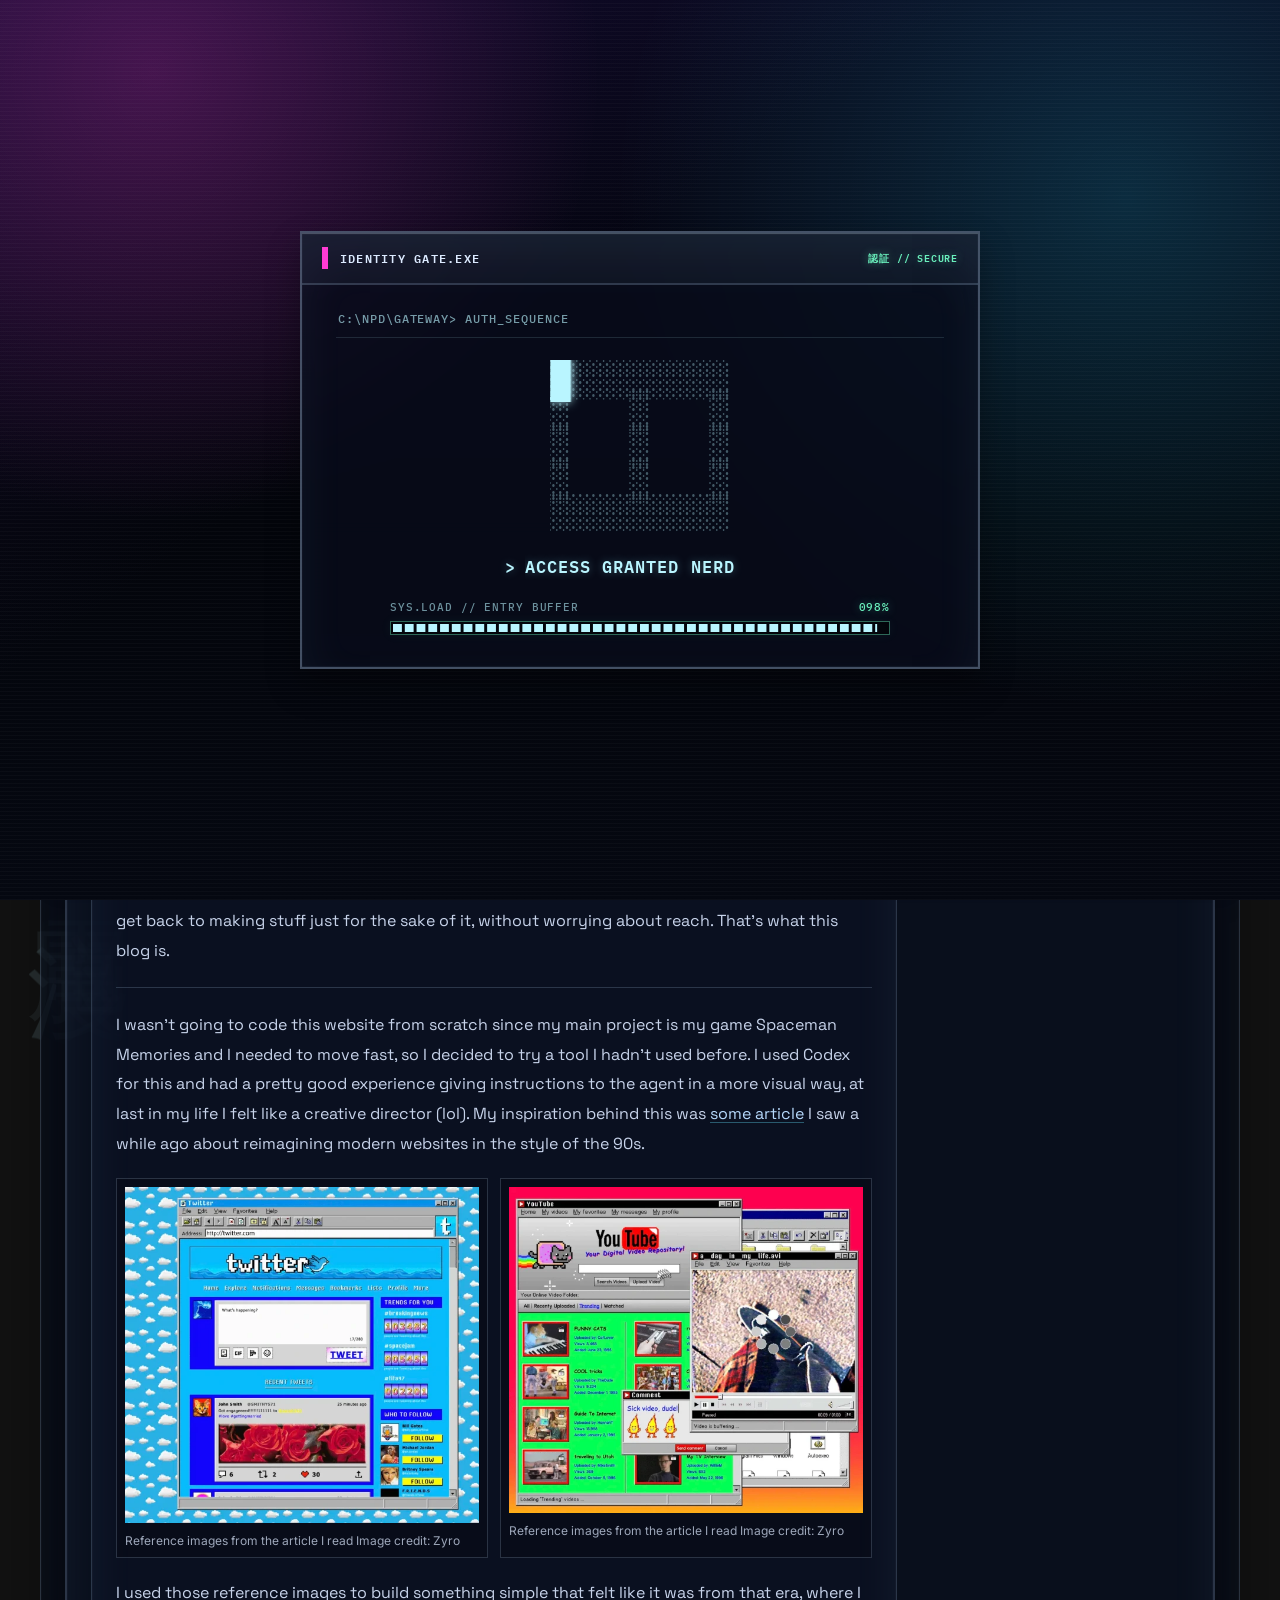
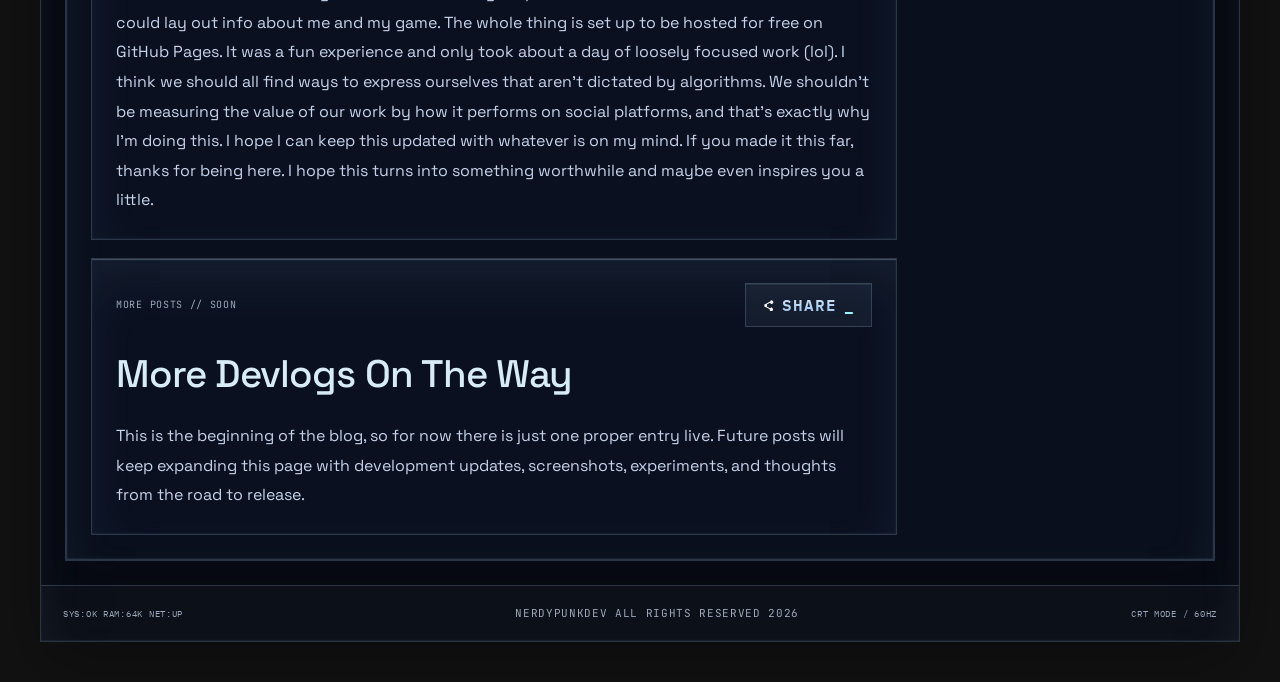
==== commit d6e03870: "feat: link the Honduras Indie Game Showcase from the site Add a founder line to the home intro and a" ====
--- a/blog.html
+++ b/blog.html
@@ -71,6 +71,7 @@
           <a href="index.html#steam-widget-title">Wishlist Game</a>
           <a href="blog.html" aria-current="page">Blog</a>
           <a href="index.html#contact">Contact</a>
+          <a href="https://nerdypunk.github.io/Honduras-Indie-Game-Showcase/" target="_blank" rel="noreferrer">Honduras Indie Game Showcase</a>
           <div class="menu-bar__icons" aria-label="Social links">
             <a href="https://store.steampowered.com/app/2354580/" target="_blank" rel="noreferrer" aria-label="Steam"><img src="assets/social/steam.png" alt="Steam"></a>
             <a href="https://discord.gg/VZpnjtnHSc" target="_blank" rel="noreferrer" aria-label="Discord"><img src="assets/social/discord.png" alt="Discord"></a>
--- a/styles.css
+++ b/styles.css
@@ -1006,6 +1006,7 @@
   text-shadow: 0 0 14px rgba(98,230,255,.5);
 }
 
+.address-bar__field { padding-right: 104px; }
 .address-bar__field::after { content: "接続 // SECURE"; }
 
 .hero-panel,
@@ -1128,6 +1129,7 @@
 @media (max-width: 640px) {
   .title-bar__name::after { display: none; }
   .desktop::before, .desktop::after { display: none; }
+  .address-bar__field { padding-right: 44px; }
   .address-bar__field::after { content: "接続"; }
   .hero-panel__masthead::after { right: 7px; }
 }
@@ -1497,6 +1499,7 @@
 .menu-bar > a:nth-child(2)::after { content: "予約登録"; }
 .menu-bar > a:nth-child(3)::after { content: "通信ログ"; }
 .menu-bar > a:nth-child(4)::after { content: "接続"; }
+.menu-bar > a:nth-child(5)::after { content: "展示会"; }
 
 .address-bar > span {
   font-size: 0;
@@ -1521,7 +1524,9 @@
 #steam-widget-title::after { content: "ストア接続 // STORE LINK"; }
 #blog-entries-title::after,
 #blog-window-title::after { content: "通信ログ // ARCHIVE"; }
-#contact .panel__title::after { content: "直通回線 // OPEN"; }
+#contact .panel__title::after,
+#contacto .panel__title::after { content: "直通回線 // OPEN"; }
+#recursos-title::after { content: "宇宙資料 // SPACE APPS"; }
 #links-strip-title::after { content: "外部リンク // PORTS"; }
 
 .panel__title::after {
--- a/design.css
+++ b/design.css
@@ -99,6 +99,8 @@
 .hero-panel__logo { width: min(300px, 88%); height: auto; filter: drop-shadow(2px 2px 0 rgba(255,59,212,.15)); }
 .hero-panel__eyebrow { color: #c7d3ea; font-size: 11px; letter-spacing: .08em; }
 .hero-panel__tagline, .steam-widget__support p { font: 400 14px/1.8 var(--font-terminal); color: #c7d3ea; text-shadow: none; letter-spacing: 0; }
+.hero-panel__tagline a { color: #7ae2ff; text-decoration: underline; text-decoration-color: rgba(122,226,255,.4); text-underline-offset: 3px; }
+.hero-panel__tagline a:hover { color: #c4f4ff; text-decoration-color: currentColor; }
 .hero-panel__intro::after { font-size: 10px; margin-top: 20px; }
 .video-player { border-color: var(--line-bright); border-radius: 16px; background: rgba(3,6,14,.78); box-shadow: var(--frost-edge); }
 .video-player__topbar, .video-player__controls { min-height: 40px; padding: 10px 12px; background: rgba(186,214,247,.035); color: #c7d3ea; font-size: 10px; letter-spacing: .02em; }
@@ -1163,6 +1165,233 @@
   .contact-panel .contact-copy { padding: 24px 16px; }
 }
 
+/* Resource rows on the Space Apps resources page: index, copy, then the action on the right. */
+.resource-list {
+  display: grid;
+  gap: 12px;
+  max-width: 920px;
+  margin: 28px auto 0;
+  padding: 0;
+  list-style: none;
+  counter-reset: resource;
+}
+.resource-card {
+  display: grid;
+  grid-template-columns: auto minmax(0, 1fr) auto;
+  grid-template-areas:
+    "num tag  btn"
+    "num name btn"
+    "num copy btn";
+  align-items: center;
+  gap: 6px 24px;
+  padding: 20px 24px;
+  border: 1px solid var(--line);
+  border-radius: 10px;
+  background: rgba(186,214,247,.03);
+  box-shadow: inset 0 1px rgba(216,236,248,.06);
+  text-align: left;
+  counter-increment: resource;
+  transition: border-color 180ms ease, background 180ms ease, box-shadow 180ms ease;
+}
+.resource-card:hover {
+  border-color: var(--line-bright);
+  background: rgba(186,214,247,.06);
+  box-shadow: inset 3px 0 0 var(--pink), inset 0 1px rgba(216,236,248,.06);
+}
+.resource-card::before {
+  content: counter(resource, decimal-leading-zero);
+  grid-area: num;
+  align-self: stretch;
+  display: flex;
+  align-items: center;
+  padding-right: 24px;
+  border-right: 1px solid var(--line);
+  color: var(--pink-soft);
+  font: 500 22px/1 var(--font-terminal);
+  letter-spacing: .04em;
+}
+.resource-card__tag {
+  grid-area: tag;
+  color: var(--success);
+  font: 500 10px/1 var(--font-terminal);
+  letter-spacing: .08em;
+}
+.resource-card__name {
+  grid-area: name;
+  margin: 0;
+  color: #d1e4fa;
+  font: 500 clamp(20px,2.2vw,24px)/1.2 var(--font-heading);
+  letter-spacing: -.02em;
+}
+.resource-card__copy {
+  grid-area: copy;
+  margin: 0;
+  color: var(--body-ink);
+  font: 400 .92rem/1.6 var(--font-terminal);
+}
+.resource-card .portfolio-cta-btn {
+  grid-area: btn;
+  min-width: 220px;
+}
+button.portfolio-cta-btn { font: inherit; cursor: pointer; }
+@media (max-width: 760px) {
+  .resource-card {
+    grid-template-columns: auto minmax(0, 1fr);
+    grid-template-areas:
+      "num  tag"
+      "num  name"
+      "copy copy"
+      "btn  btn";
+    gap: 6px 16px;
+    padding: 16px;
+  }
+  .resource-card::before { padding-right: 16px; font-size: 18px; }
+  .resource-card__copy { margin-top: 6px; }
+  .resource-card .portfolio-cta-btn { justify-self: stretch; min-width: 0; margin-top: 8px; }
+}
+
+/* Slide viewer for the PDF deck: one page at a time, scaled to fit the stage. */
+.deck {
+  position: fixed;
+  inset: 0;
+  z-index: 1000;
+  display: grid;
+  place-items: center;
+  padding: 24px;
+  background: rgba(2,4,10,.82);
+  backdrop-filter: blur(18px);
+}
+.deck[hidden] { display: none; }
+.deck__window {
+  display: grid;
+  grid-template-rows: auto minmax(0, 1fr);
+  width: min(100%, 1280px);
+  height: min(calc(100vh - 48px), 800px);
+  border: 1px solid var(--line-bright);
+  border-radius: 10px;
+  background: #050812;
+  overflow: hidden;
+}
+.deck__window:fullscreen { width: 100%; height: 100%; border: 0; border-radius: 0; }
+.deck__bar {
+  display: flex;
+  flex-wrap: wrap;
+  align-items: center;
+  gap: 8px 16px;
+  padding: 10px 14px;
+  border-bottom: 1px solid var(--line);
+  color: #9da7ba;
+  font: 500 11px/1 var(--font-terminal);
+  letter-spacing: .08em;
+  text-transform: uppercase;
+}
+.deck__title { color: var(--cyan-soft); }
+.deck__count { color: var(--success); }
+.deck__actions { display: flex; gap: 8px; margin-left: auto; }
+.deck__btn {
+  padding: 8px 12px;
+  border: 1px solid var(--line);
+  border-radius: 6px;
+  background: rgba(186,214,247,.06);
+  color: #d1e4fa;
+  font: inherit;
+  letter-spacing: inherit;
+  text-transform: inherit;
+  cursor: pointer;
+}
+.deck__btn:hover { border-color: var(--line-bright); background: rgba(186,214,247,.12); text-decoration: none; }
+.deck__stage {
+  position: relative;
+  display: grid;
+  place-items: center;
+  min-height: 0;
+  overflow: hidden;
+}
+.deck__canvas { display: block; }
+.deck__status {
+  position: absolute;
+  margin: 0;
+  padding: 0 24px;
+  color: #9da7ba;
+  font: 500 12px/1.6 var(--font-terminal);
+  text-align: center;
+}
+.deck__nav {
+  position: absolute;
+  top: 50%;
+  width: 44px;
+  height: 64px;
+  border: 1px solid var(--line);
+  border-radius: 6px;
+  background: rgba(5,8,18,.7);
+  color: #d1e4fa;
+  font-size: 22px;
+  cursor: pointer;
+  transform: translateY(-50%);
+}
+.deck__nav--prev { left: 12px; }
+.deck__nav--next { right: 12px; }
+.deck__nav:hover:not(:disabled) { border-color: var(--line-bright); color: var(--cyan-soft); }
+.deck__nav:disabled { opacity: .25; cursor: default; }
+@media (max-width: 640px) {
+  .deck { padding: 0; }
+  .deck__window { height: 100%; border: 0; border-radius: 0; }
+  .deck__title, .deck [data-deck-fullscreen] { display: none; }
+  .deck__nav { top: auto; bottom: 24px; width: 64px; height: 48px; font-size: 18px; transform: none; }
+  .deck__nav--prev { left: calc(50% - 72px); }
+  .deck__nav--next { right: calc(50% - 72px); }
+}
+
+/* Handle list on the Space Apps resources page: Discord copies, Twitter links. */
+.contact-handles {
+  display: grid;
+  gap: 6px;
+  margin: 8px 0 0;
+}
+.contact-handles__row {
+  display: flex;
+  flex-wrap: wrap;
+  align-items: baseline;
+  gap: 4px 16px;
+}
+.contact-handles dt {
+  min-width: 72px;
+  color: var(--cyan-soft);
+  font: 500 11px/1 var(--font-display);
+  letter-spacing: .08em;
+  text-transform: uppercase;
+  text-shadow: 0 2px 6px #03050b;
+}
+.contact-handles dd {
+  display: flex;
+  align-items: baseline;
+  gap: 12px;
+  margin: 0;
+}
+.contact-handles__copy {
+  padding: 0;
+  border: 0;
+  background: none;
+  font: 500 clamp(20px,3vw,32px)/1.4 var(--font-heading);
+  color: #7ae2ff;
+  text-shadow: 2px 2px 0 rgba(255,59,212,.28), 0 0 14px rgba(122,226,255,.4);
+  letter-spacing: -.025em;
+  cursor: copy;
+}
+.contact-handles__copy:hover,
+.contact-handles__copy:focus-visible {
+  color: #c4f4ff;
+  text-shadow: 2px 2px 0 rgba(255,59,212,.45), 0 0 22px rgba(122,226,255,.6);
+}
+.contact-handles__status {
+  color: var(--success);
+  font: 500 11px/1 var(--font-terminal);
+  letter-spacing: .08em;
+}
+@media (max-width: 640px) {
+  .contact-handles__copy { font-size: clamp(16px,5vw,22px); overflow-wrap: anywhere; }
+}
+
 /* Earthrise by bas3line / ascii.rest (MIT): cropped behind the blog content. */
 #blog .social-panel__layout {
   position: relative;
@@ -1206,7 +1435,10 @@
   }
 }
 
-/* Repeat Earthrise beneath the links, with a little more breathing room. */
+/* Tokyo rain by bas3line / ascii.rest (MIT) beneath the links, framed near the top of the
+   scene so the strip shows the neon signs rather than the dark road. */
+.links-art { background: #07060d; }
+.links-art canvas { object-position: 50% 10%; }
 .icon-strip-panel .icon-strip {
   --links-banner-height: 180px;
   position: relative;
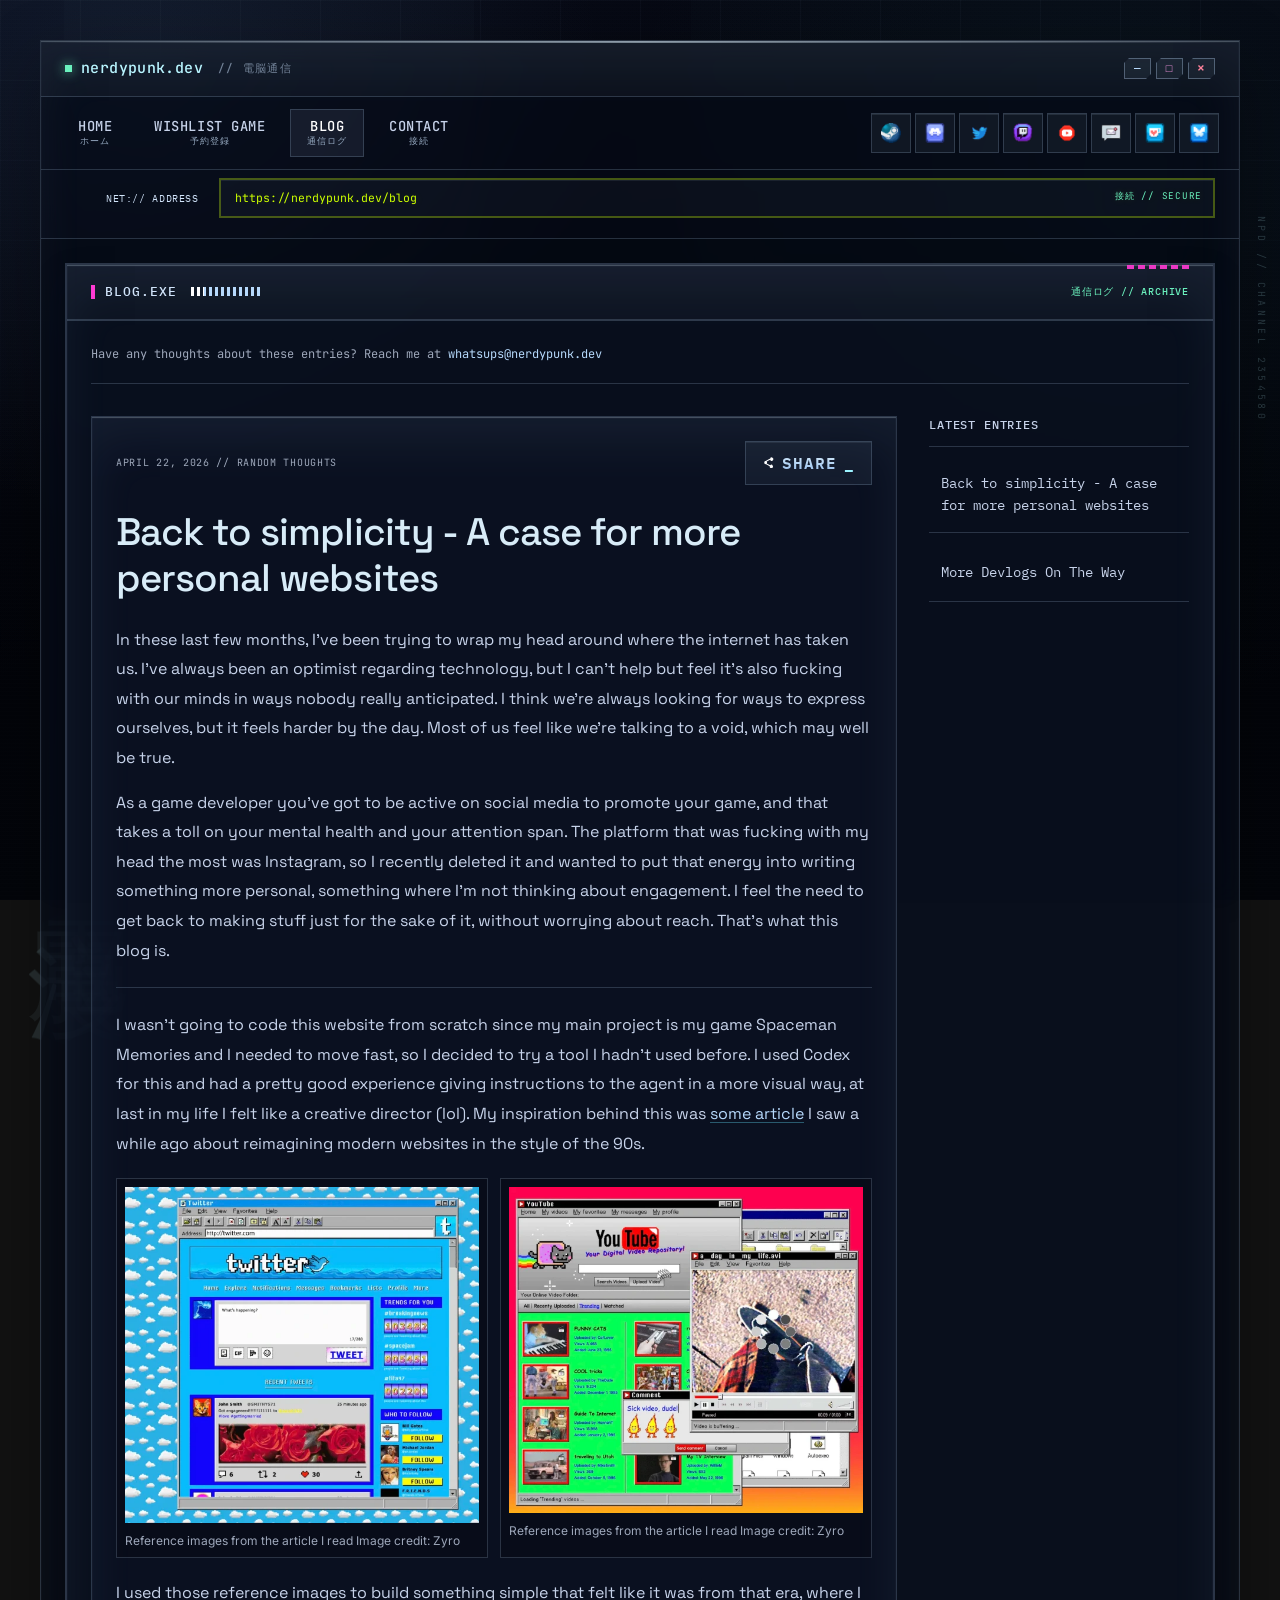
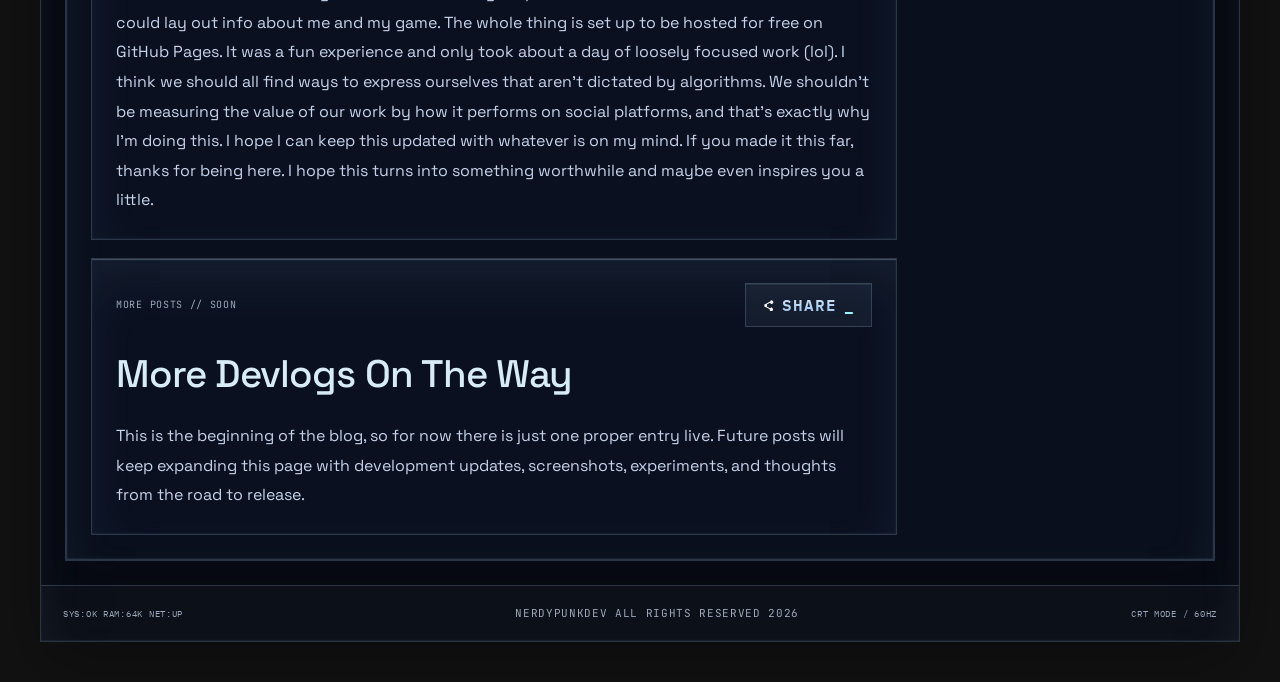
==== commit 1ca96a01: "feat: Matrix 3D rain background, sober palette, header cleanup - Replace the aurora with the 3D vers" ====
--- a/blog.html
+++ b/blog.html
@@ -21,7 +21,6 @@
   <link rel="stylesheet" href="styles.css">
   <link rel="stylesheet" href="design.css">
   <script src="effects.js" defer></script>
-  <script type="module" src="shader-art.js"></script>
 </head>
 <body>
   <div class="boot-loader" data-boot-loader role="status" aria-live="polite" aria-label="Identifying... Access Granted Nerd">
@@ -71,7 +70,6 @@
           <a href="index.html#steam-widget-title">Wishlist Game</a>
           <a href="blog.html" aria-current="page">Blog</a>
           <a href="index.html#contact">Contact</a>
-          <a href="https://nerdypunk.github.io/Honduras-Indie-Game-Showcase/" target="_blank" rel="noreferrer">Honduras Indie Game Showcase</a>
           <div class="menu-bar__icons" aria-label="Social links">
             <a href="https://store.steampowered.com/app/2354580/" target="_blank" rel="noreferrer" aria-label="Steam"><img src="assets/social/steam.png" alt="Steam"></a>
             <a href="https://discord.gg/VZpnjtnHSc" target="_blank" rel="noreferrer" aria-label="Discord"><img src="assets/social/discord.png" alt="Discord"></a>
--- a/styles.css
+++ b/styles.css
@@ -1499,7 +1499,6 @@
 .menu-bar > a:nth-child(2)::after { content: "予約登録"; }
 .menu-bar > a:nth-child(3)::after { content: "通信ログ"; }
 .menu-bar > a:nth-child(4)::after { content: "接続"; }
-.menu-bar > a:nth-child(5)::after { content: "展示会"; }
 
 .address-bar > span {
   font-size: 0;
--- a/design.css
+++ b/design.css
@@ -21,9 +21,9 @@
   --radius-panel: 16px;
   --radius-control: 999px;
   --frost-edge: inset 0 1px 1px rgba(216,236,248,.28), inset 0 24px 48px rgba(168,216,245,.065), inset 0 -1px 1px rgba(174,209,255,.07);
-  /* Sampled from nerdypunk.dev: navy canvas with peripheral purple/cyan light. */
-  --tokyo-atmosphere: radial-gradient(circle at 12% 8%, rgba(255,59,212,.22), transparent 28rem), radial-gradient(circle at 88% 22%, rgba(34,213,255,.18), transparent 32rem), linear-gradient(145deg, rgba(72,31,135,.2), transparent 38%);
-  --canvas-depth: linear-gradient(180deg, #08071a 0%, #03050b 58%, #050811 100%);
+  /* Dark navy canvas with dim steel and teal light at the edges. */
+  --tokyo-atmosphere: radial-gradient(circle at 12% 8%, rgba(70,105,155,.14), transparent 28rem), radial-gradient(circle at 88% 22%, rgba(40,110,130,.1), transparent 32rem), linear-gradient(145deg, rgba(22,34,61,.25), transparent 38%);
+  --canvas-depth: linear-gradient(180deg, #050710 0%, #020308 58%, #03050a 100%);
 }
 body {
   background: var(--tokyo-atmosphere), var(--canvas-depth);
@@ -35,6 +35,13 @@
   background-size: 80px 80px;
 }
 body::after { opacity: .1; }
+/* Same signal bands and glitch as styles.css, in steel and teal instead of pink and cyan. */
+body::after {
+  background:
+    linear-gradient(90deg, transparent 0 5%, rgba(110,140,185,.16) 5% 37%, transparent 37% 100%),
+    linear-gradient(90deg, transparent 0 54%, rgba(60,130,150,.12) 54% 93%, transparent 93% 100%),
+    repeating-linear-gradient(to bottom, transparent 0 3px, rgba(255,255,255,.035) 3px 4px);
+}
 .code-rain { opacity: .28; }
 .desktop { padding: 40px 24px; }
 .desktop::before { color: rgba(185,245,255,.07); text-shadow: none; }
@@ -99,7 +106,7 @@
 .hero-panel__logo { width: min(300px, 88%); height: auto; filter: drop-shadow(2px 2px 0 rgba(255,59,212,.15)); }
 .hero-panel__eyebrow { color: #c7d3ea; font-size: 11px; letter-spacing: .08em; }
 .hero-panel__tagline, .steam-widget__support p { font: 400 14px/1.8 var(--font-terminal); color: #c7d3ea; text-shadow: none; letter-spacing: 0; }
-.hero-panel__tagline a { color: #7ae2ff; text-decoration: underline; text-decoration-color: rgba(122,226,255,.4); text-underline-offset: 3px; }
+.hero-panel__tagline a { white-space: nowrap; color: #7ae2ff; text-decoration: underline; text-decoration-color: rgba(122,226,255,.4); text-underline-offset: 3px; }
 .hero-panel__tagline a:hover { color: #c4f4ff; text-decoration-color: currentColor; }
 .hero-panel__intro::after { font-size: 10px; margin-top: 20px; }
 .video-player { border-color: var(--line-bright); border-radius: 16px; background: rgba(3,6,14,.78); box-shadow: var(--frost-edge); }
@@ -1465,25 +1472,28 @@
   .icon-strip-panel .icon-strip { --links-banner-height: 200px; }
 }
 
-/* WebGPU shader layers (shader-art.js). Each fades in only once its first frame is drawn. */
-/* The aurora's frame is laid out at 1/4 size and scaled up: the renderer sizes its raster
-   from layout size, so this cuts its pixel work ~16x with no visible loss on a soft gradient. */
+/* Shader layers (shader-art.js). Each fades in only once its first frame is drawn. */
+/* Matrix 3D rain behind the desktop, rendered at device resolution to this box. It fades in
+   from its first drawn frame and stands in for the CSS code rain while it runs. */
 .shader-backdrop {
-  --backdrop-scale: 4;
   position: fixed;
   z-index: -1;
-  top: 0;
-  left: 0;
-  width: calc(100vw / var(--backdrop-scale));
-  height: calc(100vh / var(--backdrop-scale));
-  transform: scale(var(--backdrop-scale));
-  transform-origin: 0 0;
+  inset: 0;
+  display: block;
+  width: 100vw;
+  height: 100vh;
   pointer-events: none;
   opacity: 0;
-  transition: opacity 1.6s ease;
-}
-.shader-backdrop.is-ready { opacity: .8; }
-.shader-backdrop canvas { display: block; width: 100%; height: 100%; }
+  transition: opacity 1.2s ease;
+}
+.shader-backdrop.is-ready { opacity: 1; }
+.code-rain { transition: opacity 1.2s ease, visibility 0s linear 1.2s; }
+.has-matrix .code-rain { opacity: 0; visibility: hidden; }
+/* The pink rain columns read magenta against the sober background; steel instead. */
+.code-rain__column[data-tone="pink"] {
+  color: rgba(120,150,190,var(--alpha));
+  text-shadow: 0 0 8px rgba(120,150,190,.3);
+}
 
 .shader-overlay {
   position: absolute;
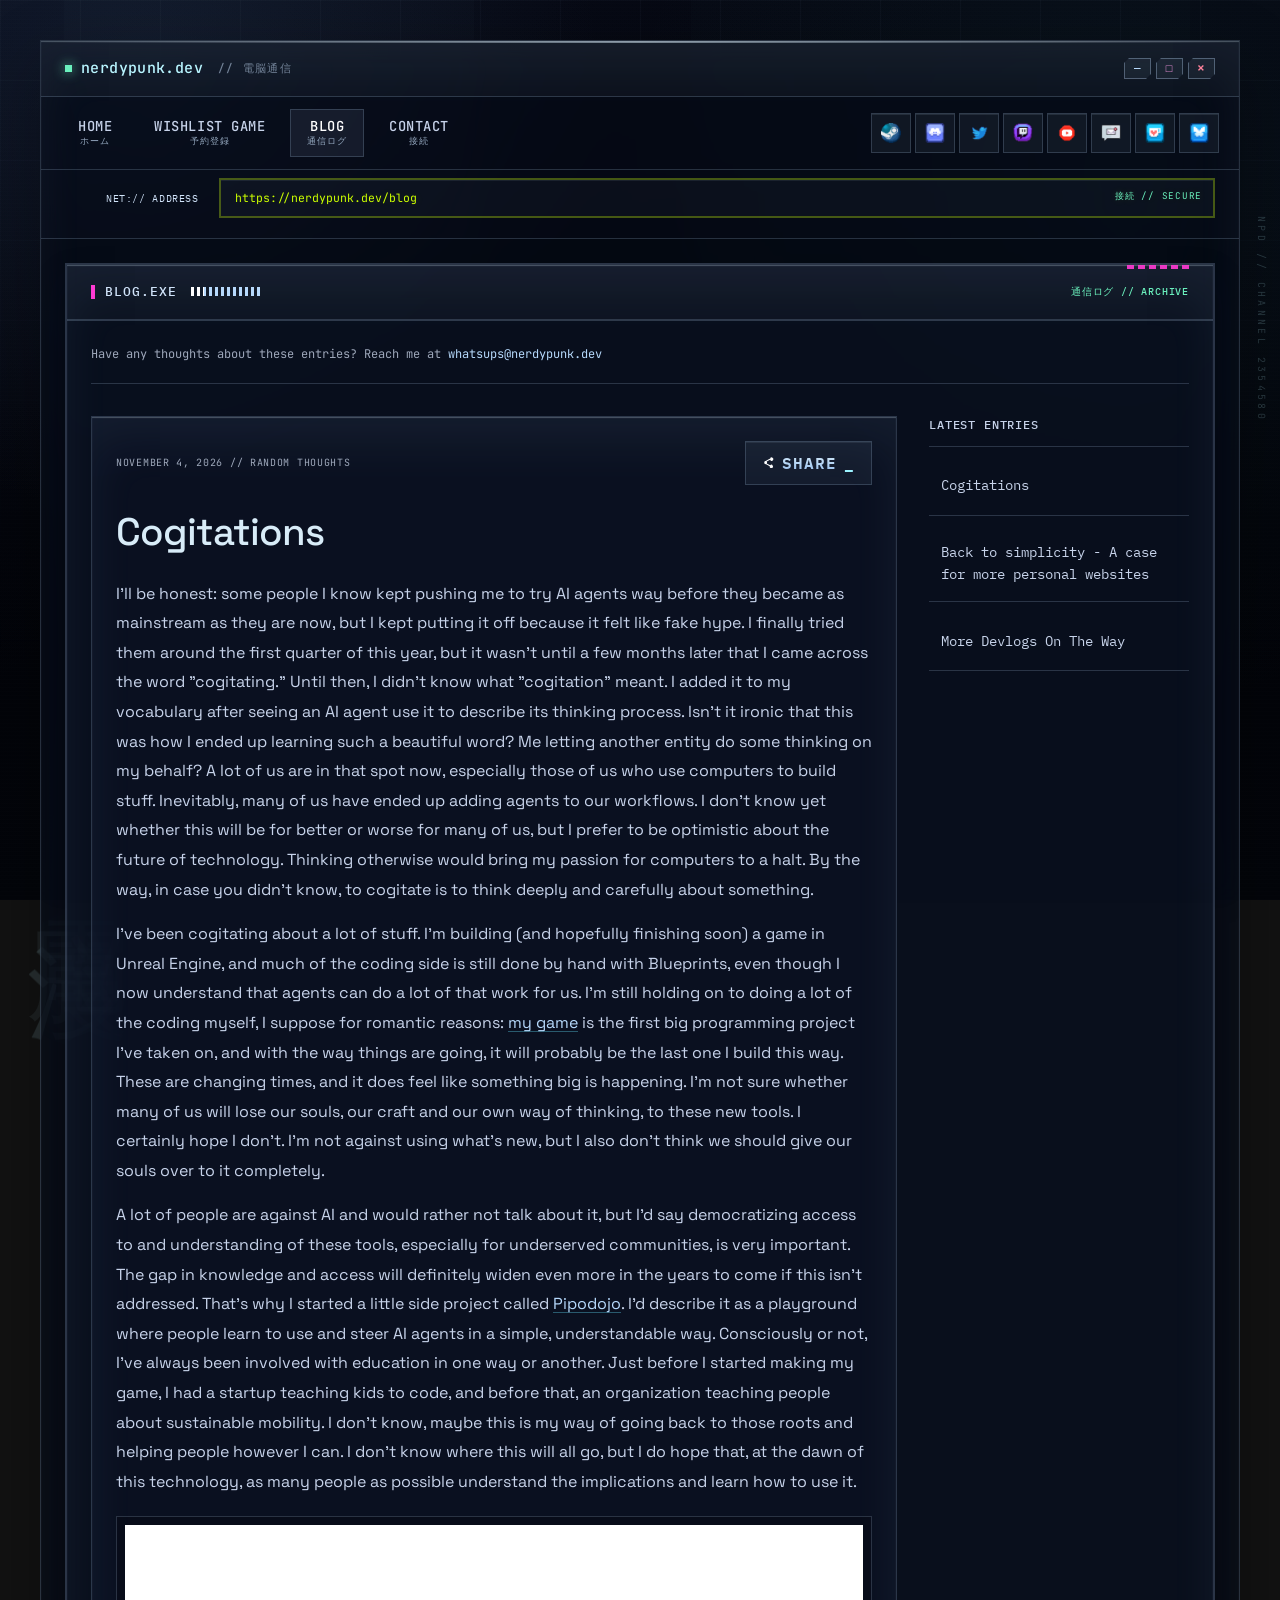
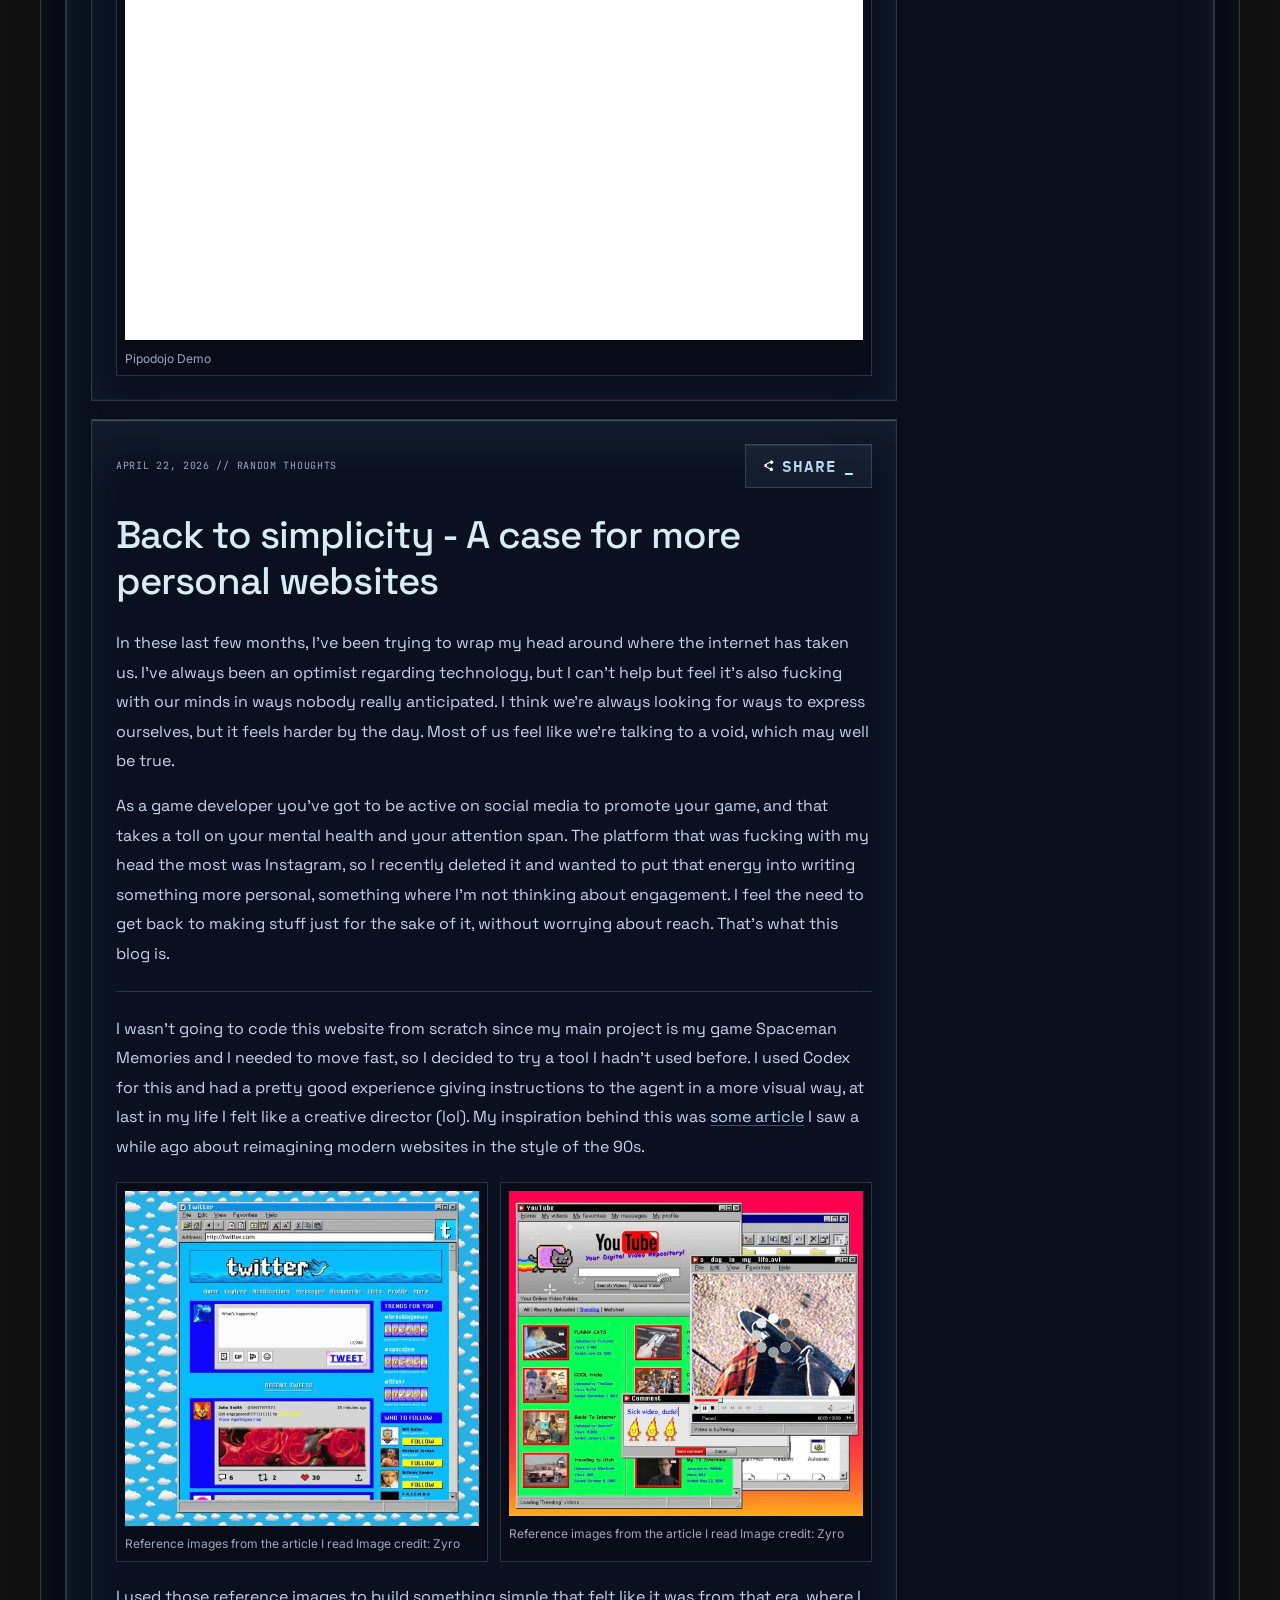
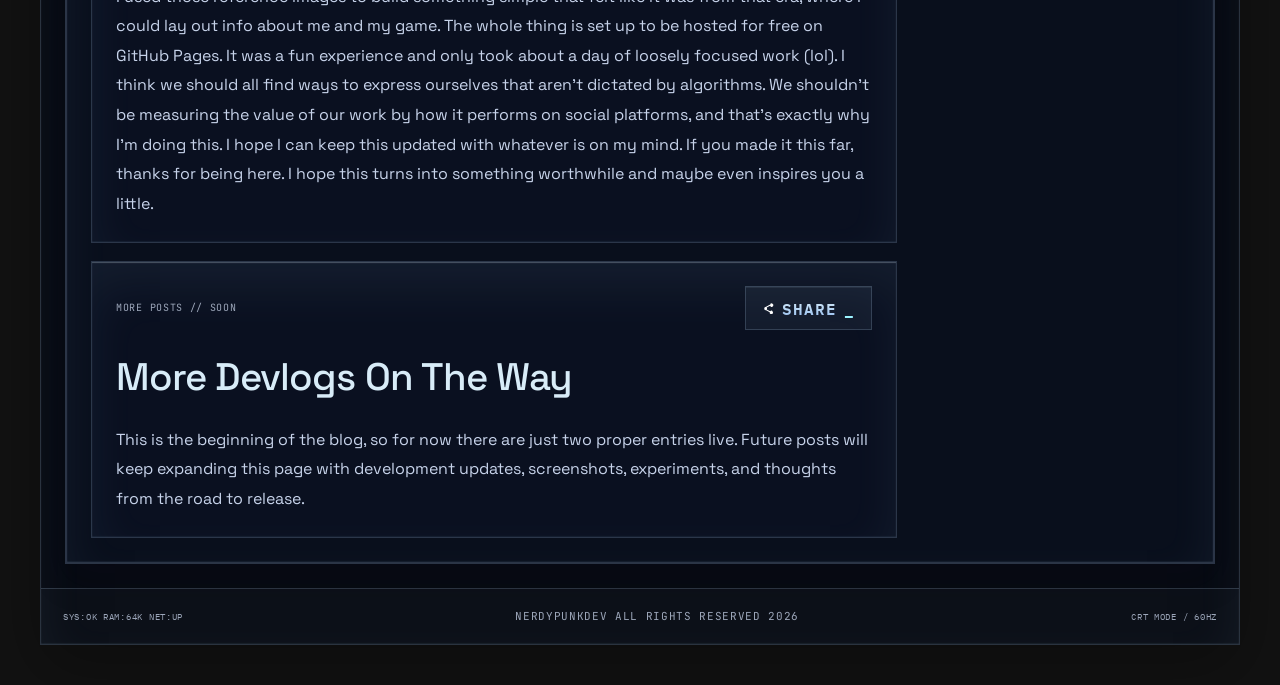
==== commit b48a84b5: "feat: Cogitations blog post with Pipodojo demo, link Twitter - New "Cogitations" post: "my game" lin" ====
--- a/blog.html
+++ b/blog.html
@@ -3,12 +3,12 @@
 <head>
   <meta charset="UTF-8">
   <meta name="viewport" content="width=device-width, initial-scale=1.0">
-  <meta name="description" content="Back to simplicity - A case for more personal websites. Thoughts on social media, personal expression online, and building a retro-inspired home on the internet for Spaceman Memories.">
-  <meta property="og:title" content="Back to simplicity - A case for more personal websites | NerdyPunkDev">
-  <meta property="og:description" content="Back to simplicity - A case for more personal websites. Thoughts on social media, personal expression online, and building a retro-inspired home on the internet for Spaceman Memories.">
-  <meta name="twitter:title" content="Back to simplicity - A case for more personal websites | NerdyPunkDev">
-  <meta name="twitter:description" content="Back to simplicity - A case for more personal websites. Thoughts on social media, personal expression online, and building a retro-inspired home on the internet for Spaceman Memories.">
-  <title>Back to simplicity - A case for more personal websites | NerdyPunkDev</title>
+  <meta name="description" content="Cogitations. Thoughts on learning to think alongside AI agents, building Spaceman Memories by hand, and why I started Pipodojo.">
+  <meta property="og:title" content="Cogitations | NerdyPunkDev">
+  <meta property="og:description" content="Cogitations. Thoughts on learning to think alongside AI agents, building Spaceman Memories by hand, and why I started Pipodojo.">
+  <meta name="twitter:title" content="Cogitations | NerdyPunkDev">
+  <meta name="twitter:description" content="Cogitations. Thoughts on learning to think alongside AI agents, building Spaceman Memories by hand, and why I started Pipodojo.">
+  <title>Cogitations | NerdyPunkDev</title>
   <link rel="icon" type="image/png" sizes="64x64" href="Images/favicon.png">
   <link rel="preconnect" href="https://fonts.googleapis.com">
   <link rel="preconnect" href="https://fonts.gstatic.com" crossorigin>
@@ -96,6 +96,27 @@
                 <a href="mailto:whatsups@nerdypunk.dev">whatsups@nerdypunk.dev</a>
               </div>
               <div class="blog-stream">
+                <article class="blog-post" id="entry-cogitations">
+                  <div class="blog-post__topbar">
+                    <div class="blog-post__meta">NOVEMBER 4, 2026 // RANDOM THOUGHTS</div>
+                    <button class="blog-post__share" type="button" data-share-post="entry-cogitations" aria-label="Copy link to this post">
+                      <svg viewBox="0 0 24 24" aria-hidden="true" focusable="false">
+                        <path d="M15 5a3 3 0 1 1 .1 1.999l-6.36 3.18a3 3 0 0 1 0 3.642l6.36 3.18a3 3 0 1 1-.89 1.79l-6.67-3.335a3 3 0 1 1 0-6.914l6.67-3.335A3 3 0 0 1 15 5Z"/>
+                      </svg>
+                      <span class="blog-post__share-label">Share</span>
+                    </button>
+                  </div>
+                  <h2>Cogitations</h2>
+                  <p>I'll be honest: some people I know kept pushing me to try AI agents way before they became as mainstream as they are now, but I kept putting it off because it felt like fake hype. I finally tried them around the first quarter of this year, but it wasn't until a few months later that I came across the word "cogitating." Until then, I didn't know what "cogitation" meant. I added it to my vocabulary after seeing an AI agent use it to describe its thinking process. Isn't it ironic that this was how I ended up learning such a beautiful word? Me letting another entity do some thinking on my behalf? A lot of us are in that spot now, especially those of us who use computers to build stuff. Inevitably, many of us have ended up adding agents to our workflows. I don't know yet whether this will be for better or worse for many of us, but I prefer to be optimistic about the future of technology. Thinking otherwise would bring my passion for computers to a halt. By the way, in case you didn't know, to cogitate is to think deeply and carefully about something.</p>
+                  <p>I've been cogitating about a lot of stuff. I'm building (and hopefully finishing soon) a game in Unreal Engine, and much of the coding side is still done by hand with Blueprints, even though I now understand that agents can do a lot of that work for us. I'm still holding on to doing a lot of the coding myself, I suppose for romantic reasons: <a href="https://store.steampowered.com/app/2354580/" target="_blank" rel="noreferrer">my game</a> is the first big programming project I've taken on, and with the way things are going, it will probably be the last one I build this way. These are changing times, and it does feel like something big is happening. I'm not sure whether many of us will lose our souls, our craft and our own way of thinking, to these new tools. I certainly hope I don't. I'm not against using what's new, but I also don't think we should give our souls over to it completely.</p>
+                  <p>A lot of people are against AI and would rather not talk about it, but I'd say democratizing access to and understanding of these tools, especially for underserved communities, is very important. The gap in knowledge and access will definitely widen even more in the years to come if this isn't addressed. That's why I started a little side project called <a href="https://pipodojo.com/" target="_blank" rel="noreferrer">Pipodojo</a>. I'd describe it as a playground where people learn to use and steer AI agents in a simple, understandable way. Consciously or not, I've always been involved with education in one way or another. Just before I started making my game, I had a startup teaching kids to code, and before that, an organization teaching people about sustainable mobility. I don't know, maybe this is my way of going back to those roots and helping people however I can. I don't know where this will all go, but I do hope that, at the dawn of this technology, as many people as possible understand the implications and learn how to use it.</p>
+                  <figure class="blog-post__media blog-post__media--video">
+                    <iframe src="https://www.youtube-nocookie.com/embed/BueNZFTjy-k" title="Pipodojo Demo" loading="lazy" allow="accelerometer; autoplay; clipboard-write; encrypted-media; gyroscope; picture-in-picture" allowfullscreen></iframe>
+                    <figcaption>
+                      <span class="blog-post__media-credit">Pipodojo Demo</span>
+                    </figcaption>
+                  </figure>
+                </article>
                 <article class="blog-post" id="entry-back-to-simplicity">
                   <div class="blog-post__topbar">
                     <div class="blog-post__meta">APRIL 22, 2026 // RANDOM THOUGHTS</div>
@@ -138,11 +159,12 @@
                     </button>
                   </div>
                   <h2>More Devlogs On The Way</h2>
-                  <p>This is the beginning of the blog, so for now there is just one proper entry live. Future posts will keep expanding this page with development updates, screenshots, experiments, and thoughts from the road to release.</p>
+                  <p>This is the beginning of the blog, so for now there are just two proper entries live. Future posts will keep expanding this page with development updates, screenshots, experiments, and thoughts from the road to release.</p>
                 </article>
               </div>
               <aside class="blog-sidebar">
                 <div class="steam-widget__mini-title">Latest Entries</div>
+                <a href="#entry-cogitations" class="steam-widget__entry">Cogitations</a>
                 <a href="#entry-back-to-simplicity" class="steam-widget__entry">Back to simplicity - A case for more personal websites</a>
                 <a href="#entry-coming-soon" class="steam-widget__entry">More Devlogs On The Way</a>
               </aside>
--- a/design.css
+++ b/design.css
@@ -277,6 +277,9 @@
 .blog-post p, .entry-preview p { font-family: var(--font-heading); }
 .blog-post__media { border-radius: 16px; background: rgba(5,6,15,.4); }
 .blog-post__media figcaption { font-size: 12px; color: #9da7ba; }
+/* A YouTube embed in a post, framed like the post images and sized like the portfolio videos. */
+.blog-post__media--video { margin-top: 20px; }
+.blog-post__media iframe { display: block; width: 100%; aspect-ratio: 16 / 9; border: 0; border-radius: 8px; background: #000; }
 .lightbox__window { background: var(--glass-strong); border-color: var(--line); border-radius: 16px; box-shadow: var(--frost-edge), 0 16px 32px rgba(0,0,0,.3); }
 .boot-loader { background: var(--tokyo-atmosphere), var(--canvas-depth); }
 .boot-loader::before { background: repeating-linear-gradient(to bottom, transparent 0 3px, rgba(255,255,255,.025) 3px 4px); }
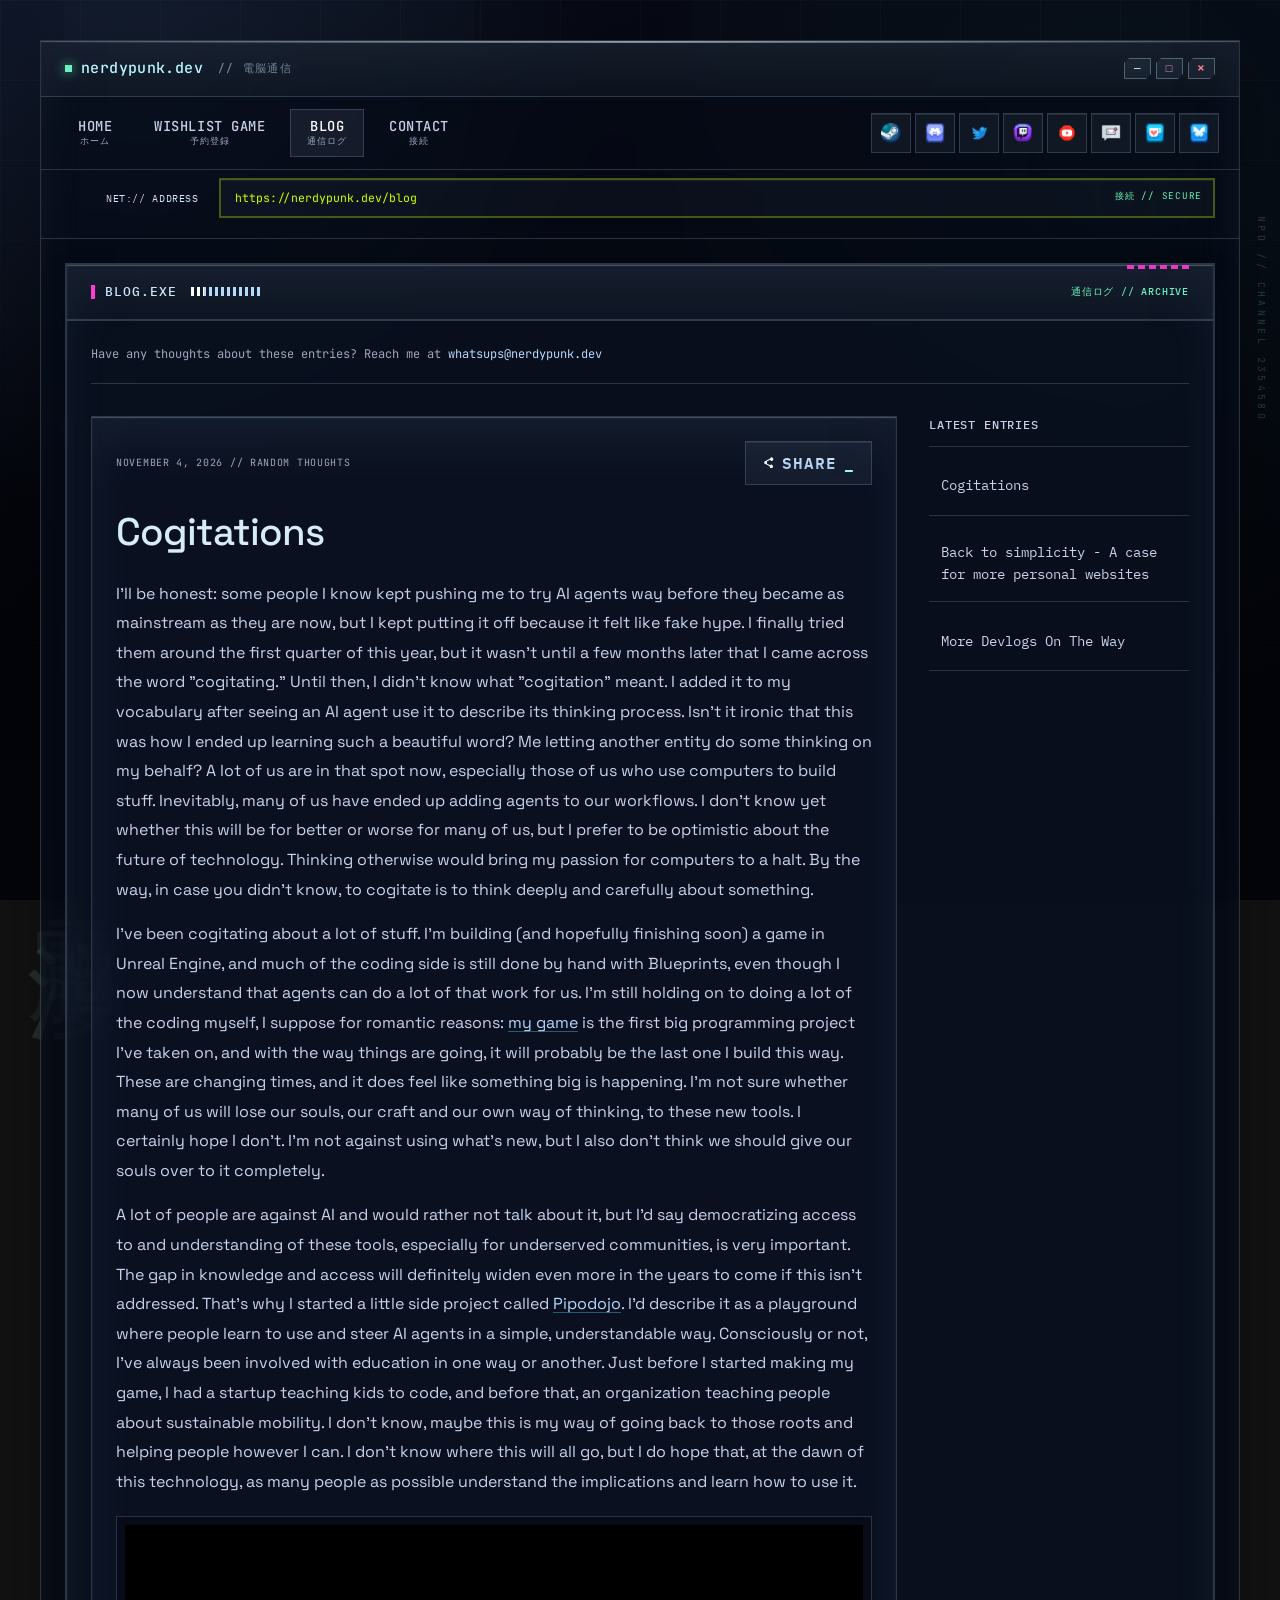
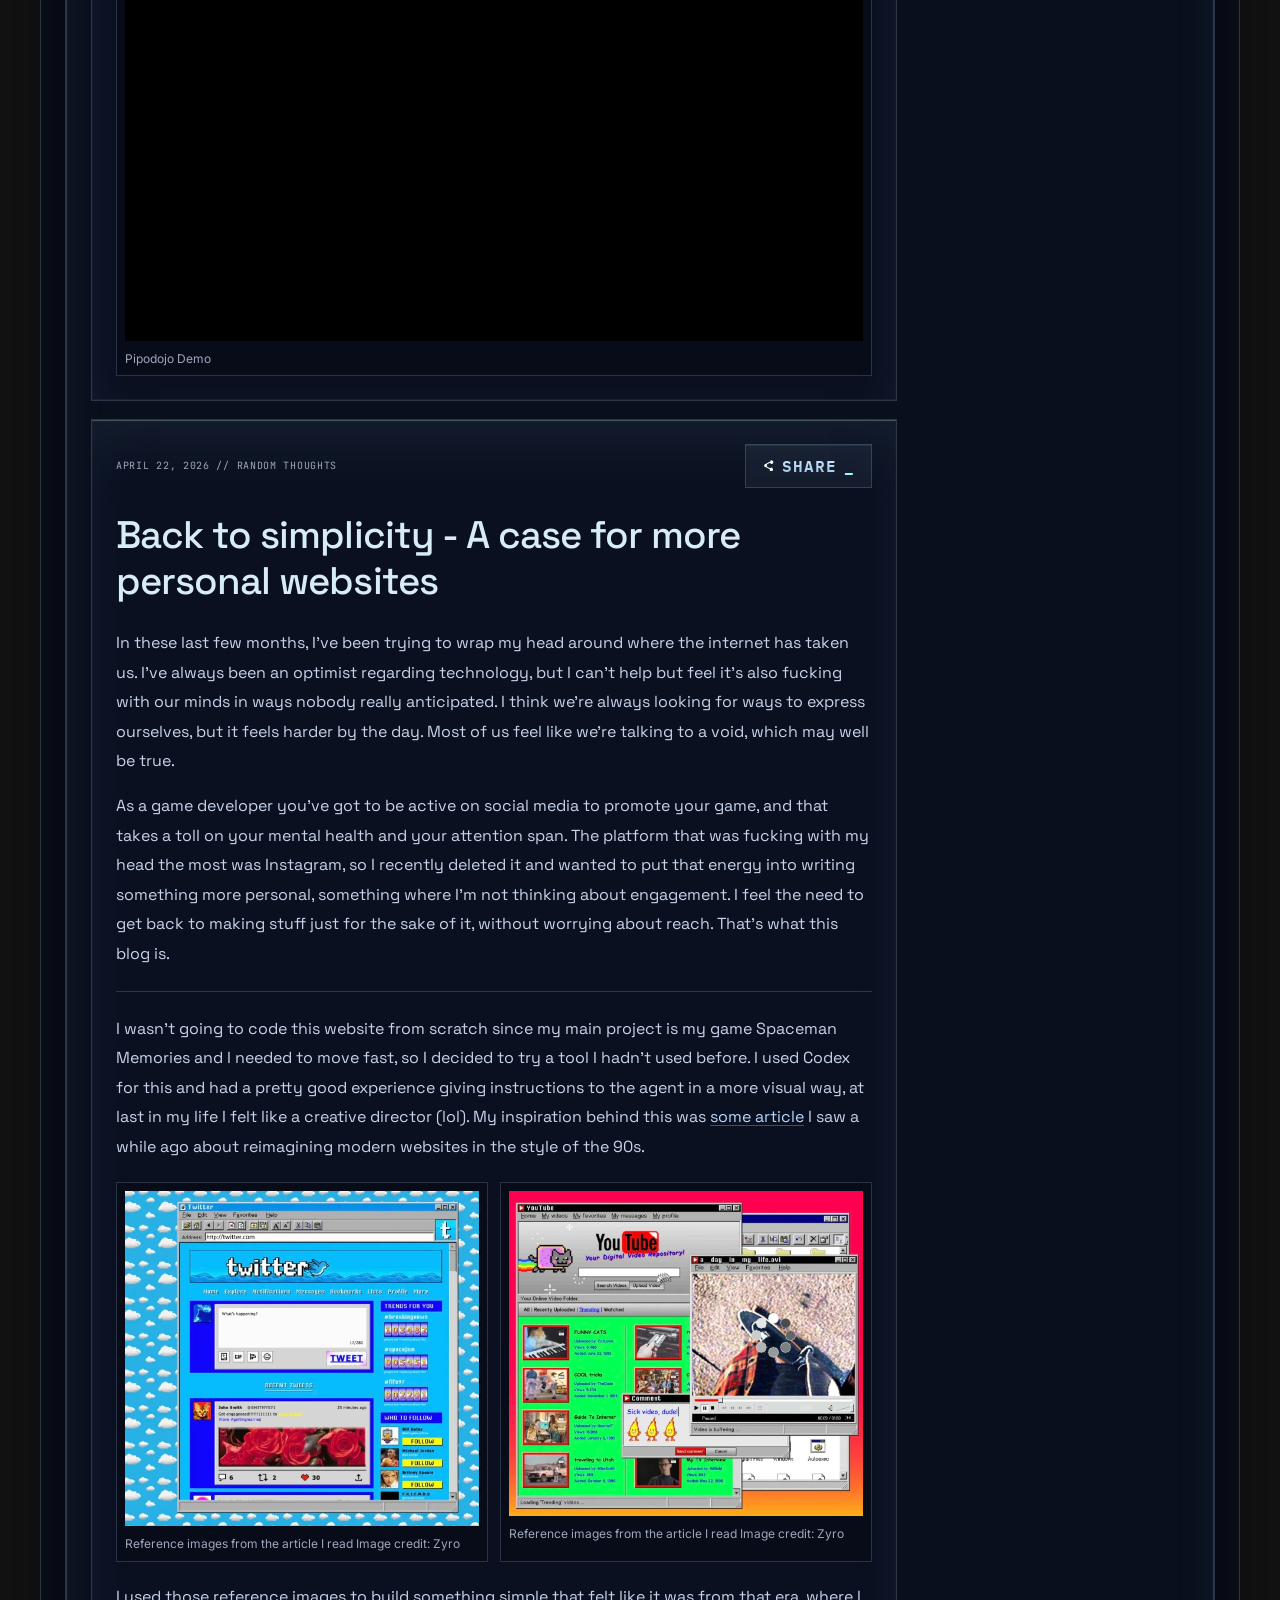
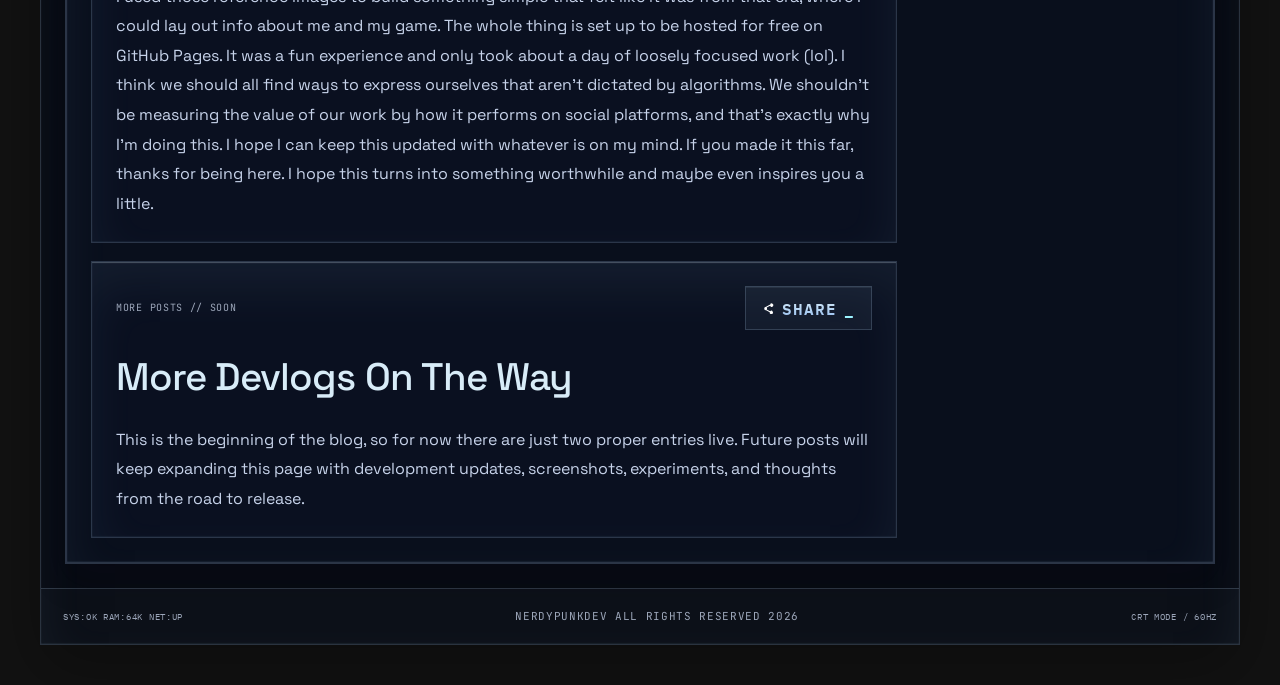
==== commit 607fb963: "fix: blog video overflow and narrow post text on phones - Version the stylesheet links (?v=20261104)" ====
--- a/blog.html
+++ b/blog.html
@@ -18,8 +18,8 @@
       if (sessionStorage.getItem("npdBootSeen") === "1") document.documentElement.classList.add("boot-seen");
     } catch {}
   </script>
-  <link rel="stylesheet" href="styles.css">
-  <link rel="stylesheet" href="design.css">
+  <link rel="stylesheet" href="styles.css?v=20261104">
+  <link rel="stylesheet" href="design.css?v=20261104">
   <script src="effects.js" defer></script>
 </head>
 <body>
--- a/design.css
+++ b/design.css
@@ -1511,3 +1511,15 @@
   filter: drop-shadow(2px 2px 0 rgba(255,59,212,.15));
 }
 .steam-card__capsule + .shader-overlay { border-radius: 2px; }
+
+/* The grid drifts 56px over 24s; a continuous drift changed the layer behind the frosted window on
+   every display frame (165 times a second), so the glass was re-blurred constantly and scrolling
+   stuttered. Same path and speed in half-pixel steps: it now changes ~5 times a second. */
+body::before { animation: gridFloat 24s steps(112, end) infinite, gridGlitch 8s steps(1, end) infinite; }
+
+/* On phones a post's own card made a third nested box and squeezed the text; the posts sit
+   straight in the blog panel there, separated by a line. */
+@media (max-width: 640px) {
+  .blog-stream .blog-post { padding: 0; border: 0; border-radius: 0; background: none; box-shadow: none; }
+  .blog-stream .blog-post + .blog-post { padding-top: 24px; border-top: 1px solid var(--line); }
+}
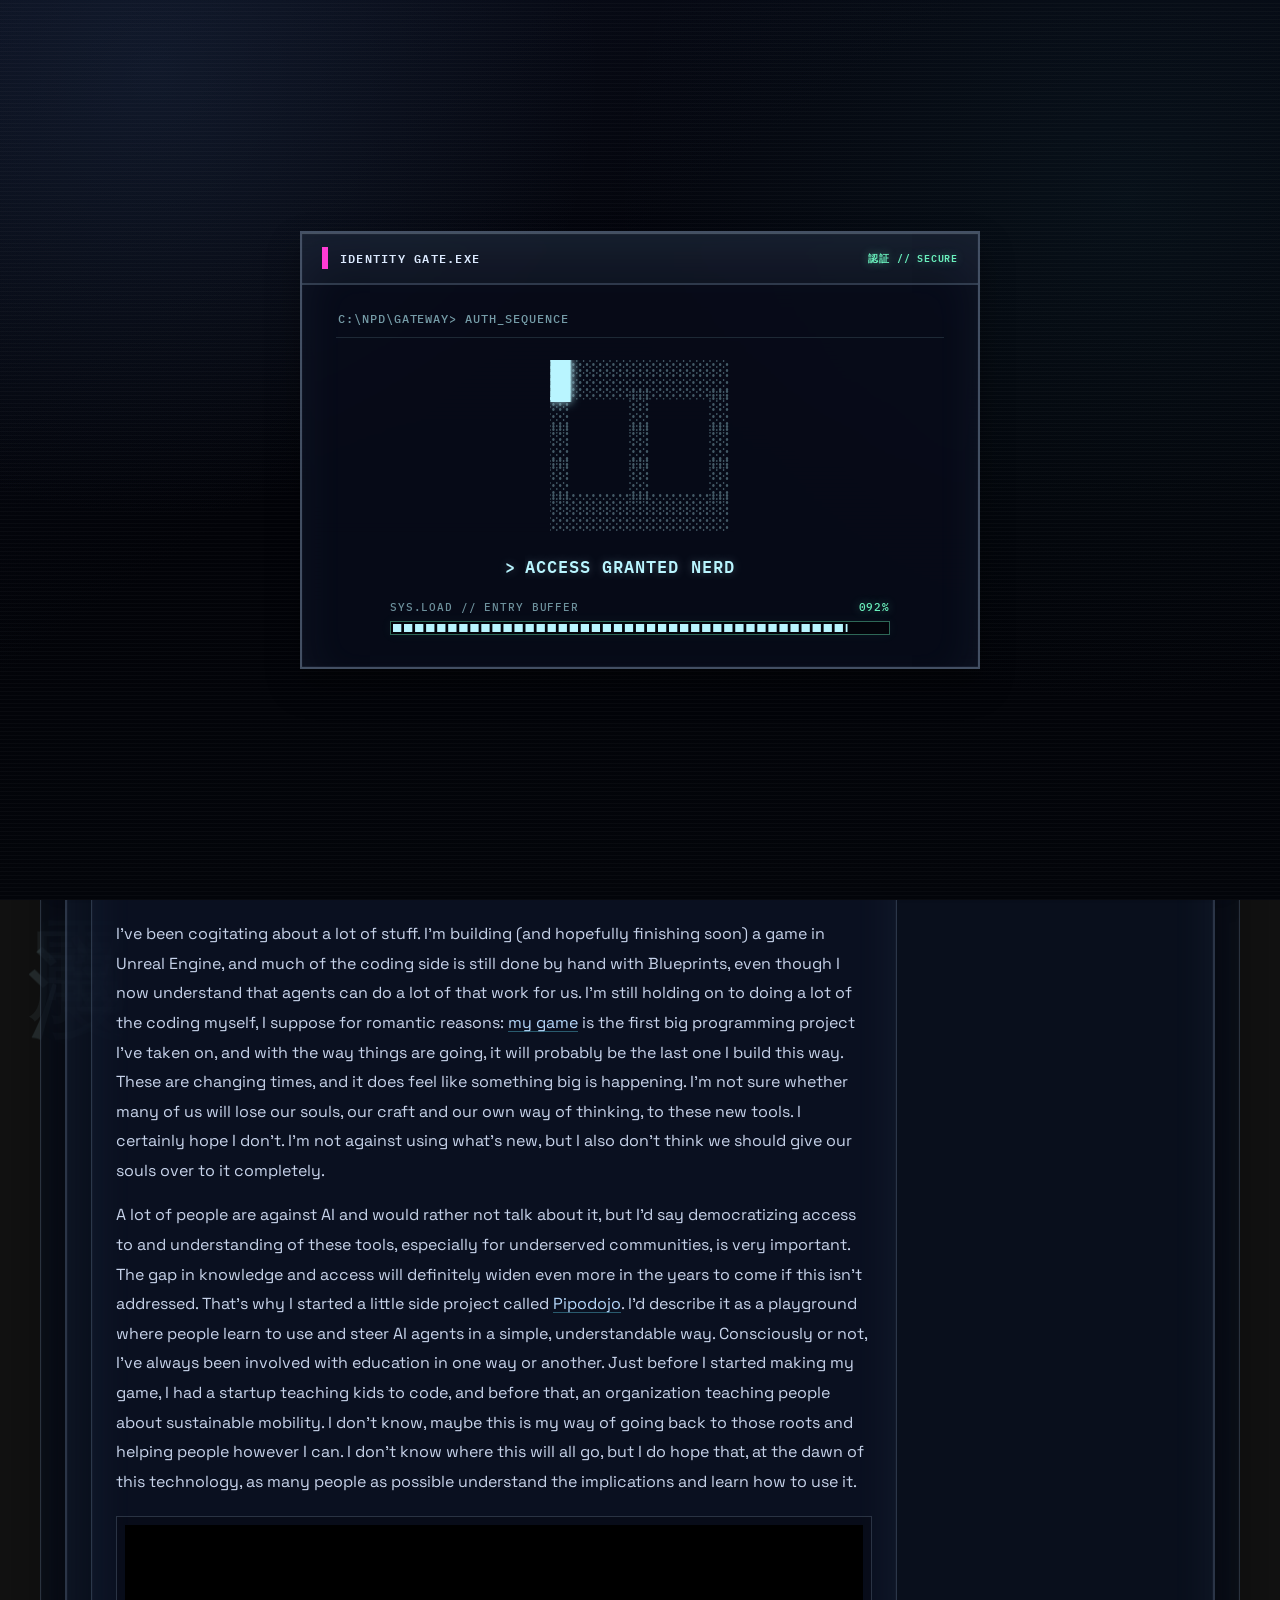
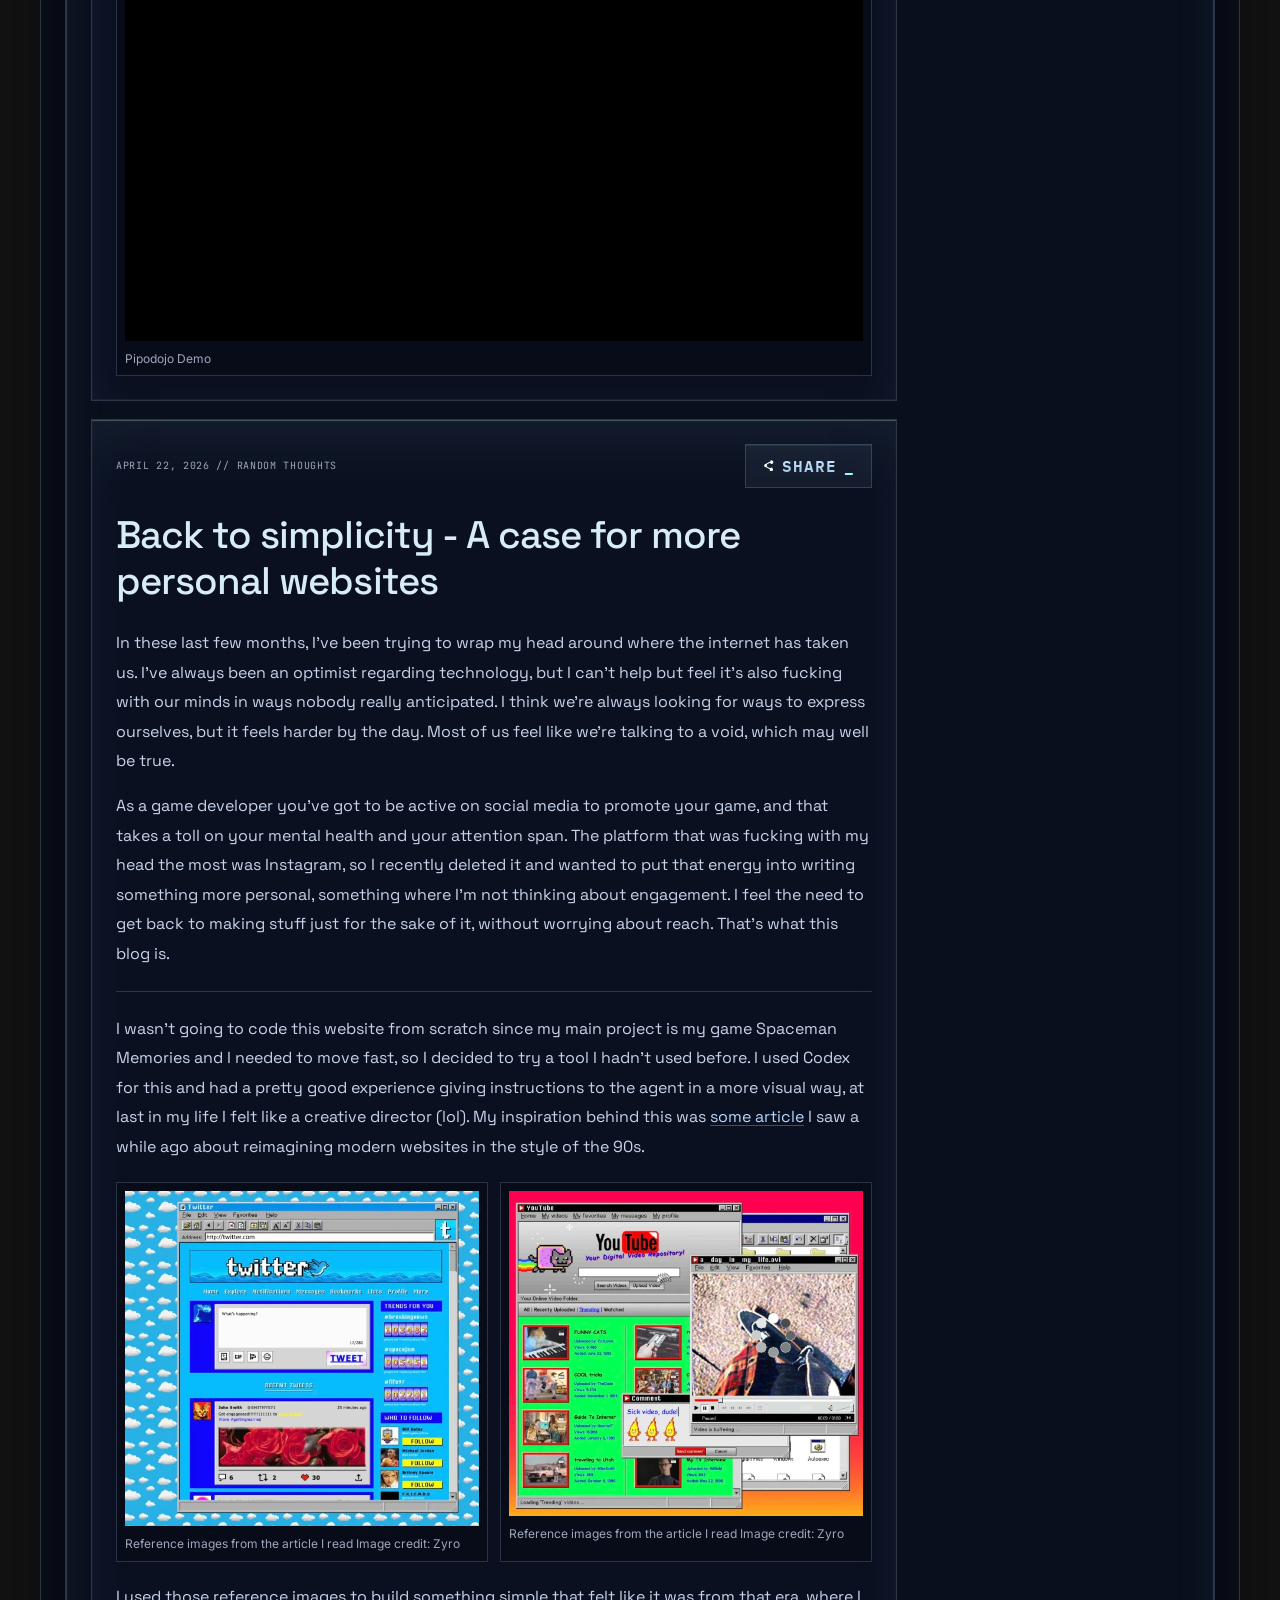
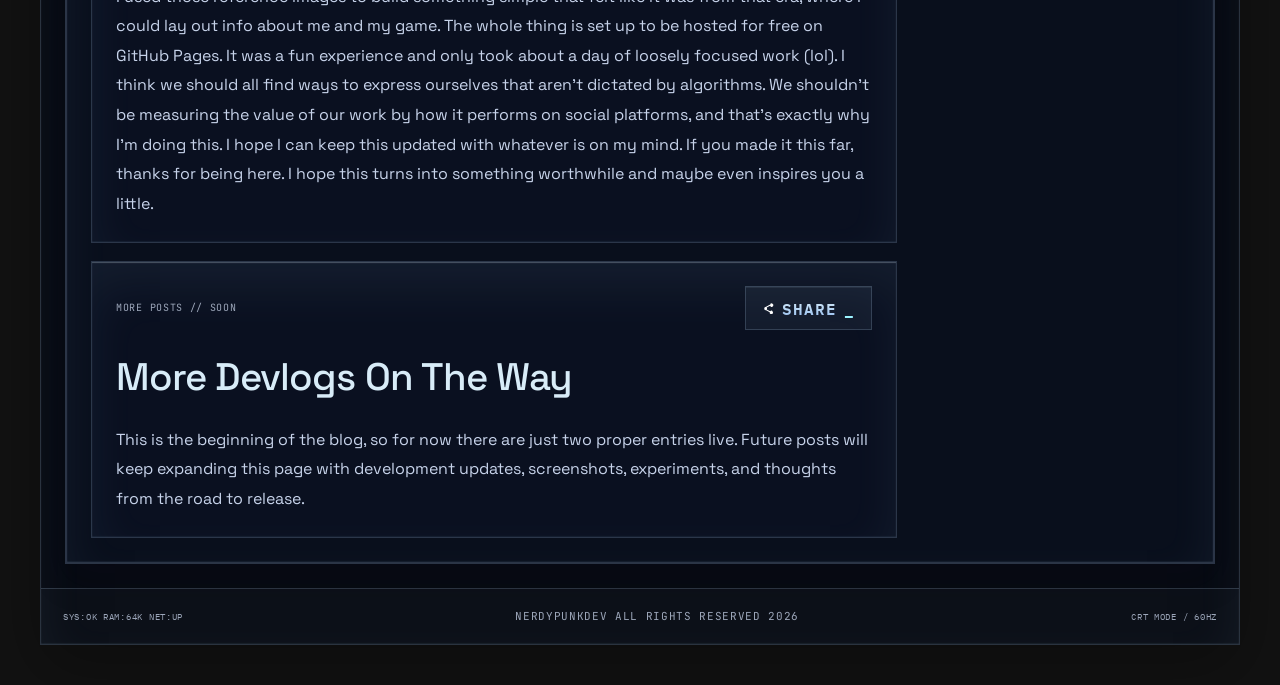
==== commit b9e98f85: "feat: LinkedIn link in the header and Links section - New 16x16 pixel-art LinkedIn badge (assets/soc" ====
--- a/blog.html
+++ b/blog.html
@@ -18,8 +18,8 @@
       if (sessionStorage.getItem("npdBootSeen") === "1") document.documentElement.classList.add("boot-seen");
     } catch {}
   </script>
-  <link rel="stylesheet" href="styles.css?v=20261104">
-  <link rel="stylesheet" href="design.css?v=20261104">
+  <link rel="stylesheet" href="styles.css?v=20261110">
+  <link rel="stylesheet" href="design.css?v=20261110">
   <script src="effects.js" defer></script>
 </head>
 <body>
@@ -79,6 +79,7 @@
             <a href="mailto:whatsup@nerdypunk.dev" aria-label="Email"><img src="assets/social/email.png" alt="Email"></a>
             <a href="https://ko-fi.com/nerdypunkdev" target="_blank" rel="noreferrer" aria-label="Kofi"><img src="assets/social/kofi.png" alt="Kofi"></a>
             <a href="https://bsky.app/profile/nerdypunk.dev" target="_blank" rel="noreferrer" aria-label="BlueSky"><img src="assets/social/bluesky.png" alt="BlueSky"></a>
+            <a href="https://www.linkedin.com/in/tulio-tercero-a0542a123/" target="_blank" rel="noreferrer" aria-label="LinkedIn"><img src="assets/social/linkedin.png" alt="LinkedIn"></a>
           </div>
         </nav>
 
--- a/design.css
+++ b/design.css
@@ -334,9 +334,11 @@
   .steam-widget__actions { flex-direction: column; align-items: stretch; padding: 10px 12px; gap: 8px; }
   .steam-widget__actions > span { padding-left: 0; text-align: center; }
   .steam-widget__actions a { width: 100%; margin-left: 0; }
-  .menu-bar__icons { display: flex; flex-wrap: nowrap; justify-content: center; gap: 4px; max-width: 100%; overflow-x: auto; scrollbar-width: none; }
+  /* One row: the icons shrink a little when the row is tight, and if it still overflows it
+     starts at the left edge (safe center) so no icon is cut off out of scroll reach. */
+  .menu-bar__icons { display: flex; flex-wrap: nowrap; justify-content: center; justify-content: safe center; gap: 4px; max-width: 100%; overflow-x: auto; scrollbar-width: none; }
   .menu-bar__icons::-webkit-scrollbar { display: none; }
-  .menu-bar__icons a { width: 40px; height: 40px; padding: 9px; flex: 0 0 auto; }
+  .menu-bar__icons a { width: auto; height: auto; aspect-ratio: 1; min-width: 0; padding: 8px; flex: 0 1 40px; }
 }
 
 /* Hidden portfolio page */
@@ -1474,6 +1476,10 @@
 @media (max-width: 640px) {
   .icon-strip-panel .icon-strip { --links-banner-height: 200px; }
 }
+/* Narrow phones fit four icons per row, which left the ninth alone; three rows of three instead. */
+@media (max-width: 400px) {
+  .icon-strip-panel .icon-strip { display: grid; grid-template-columns: repeat(3, 48px); justify-content: center; align-content: center; }
+}
 
 /* Shader layers (shader-art.js). Each fades in only once its first frame is drawn. */
 /* Matrix 3D rain behind the desktop, rendered at device resolution to this box. It fades in
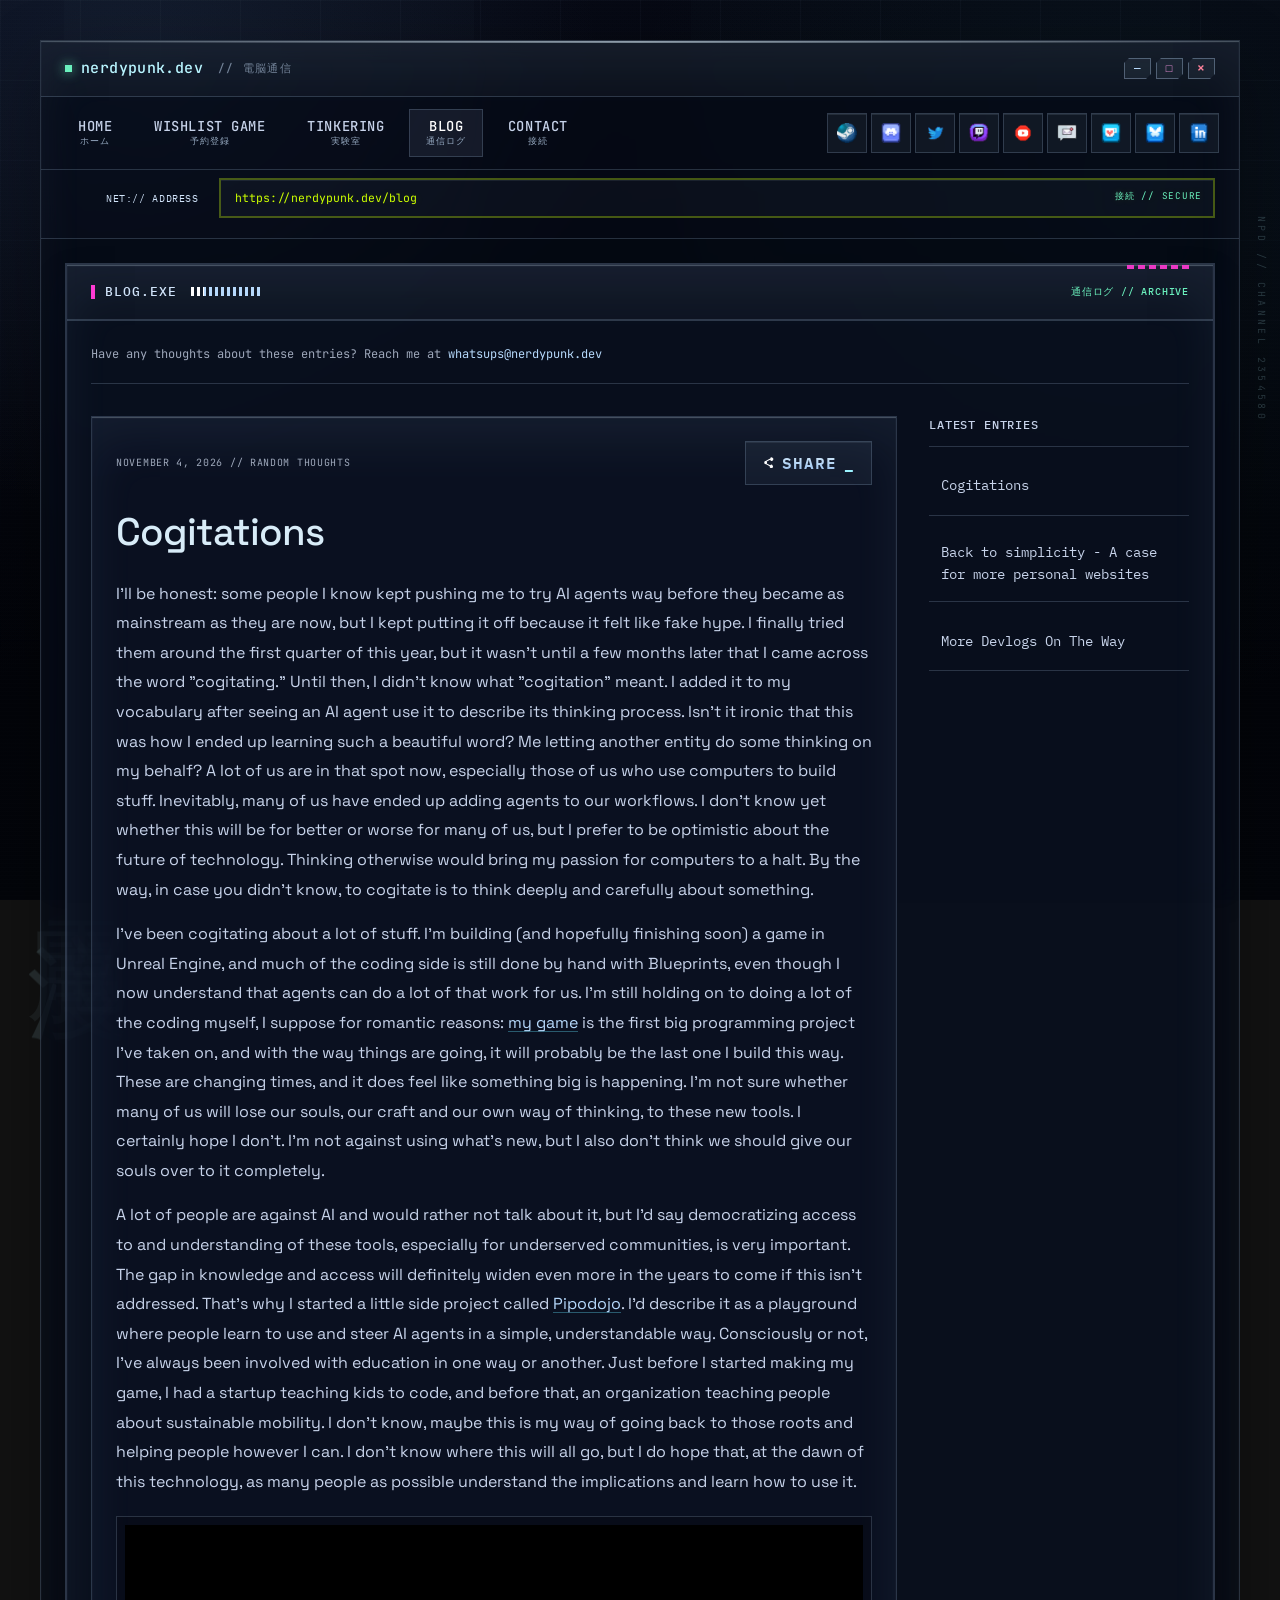
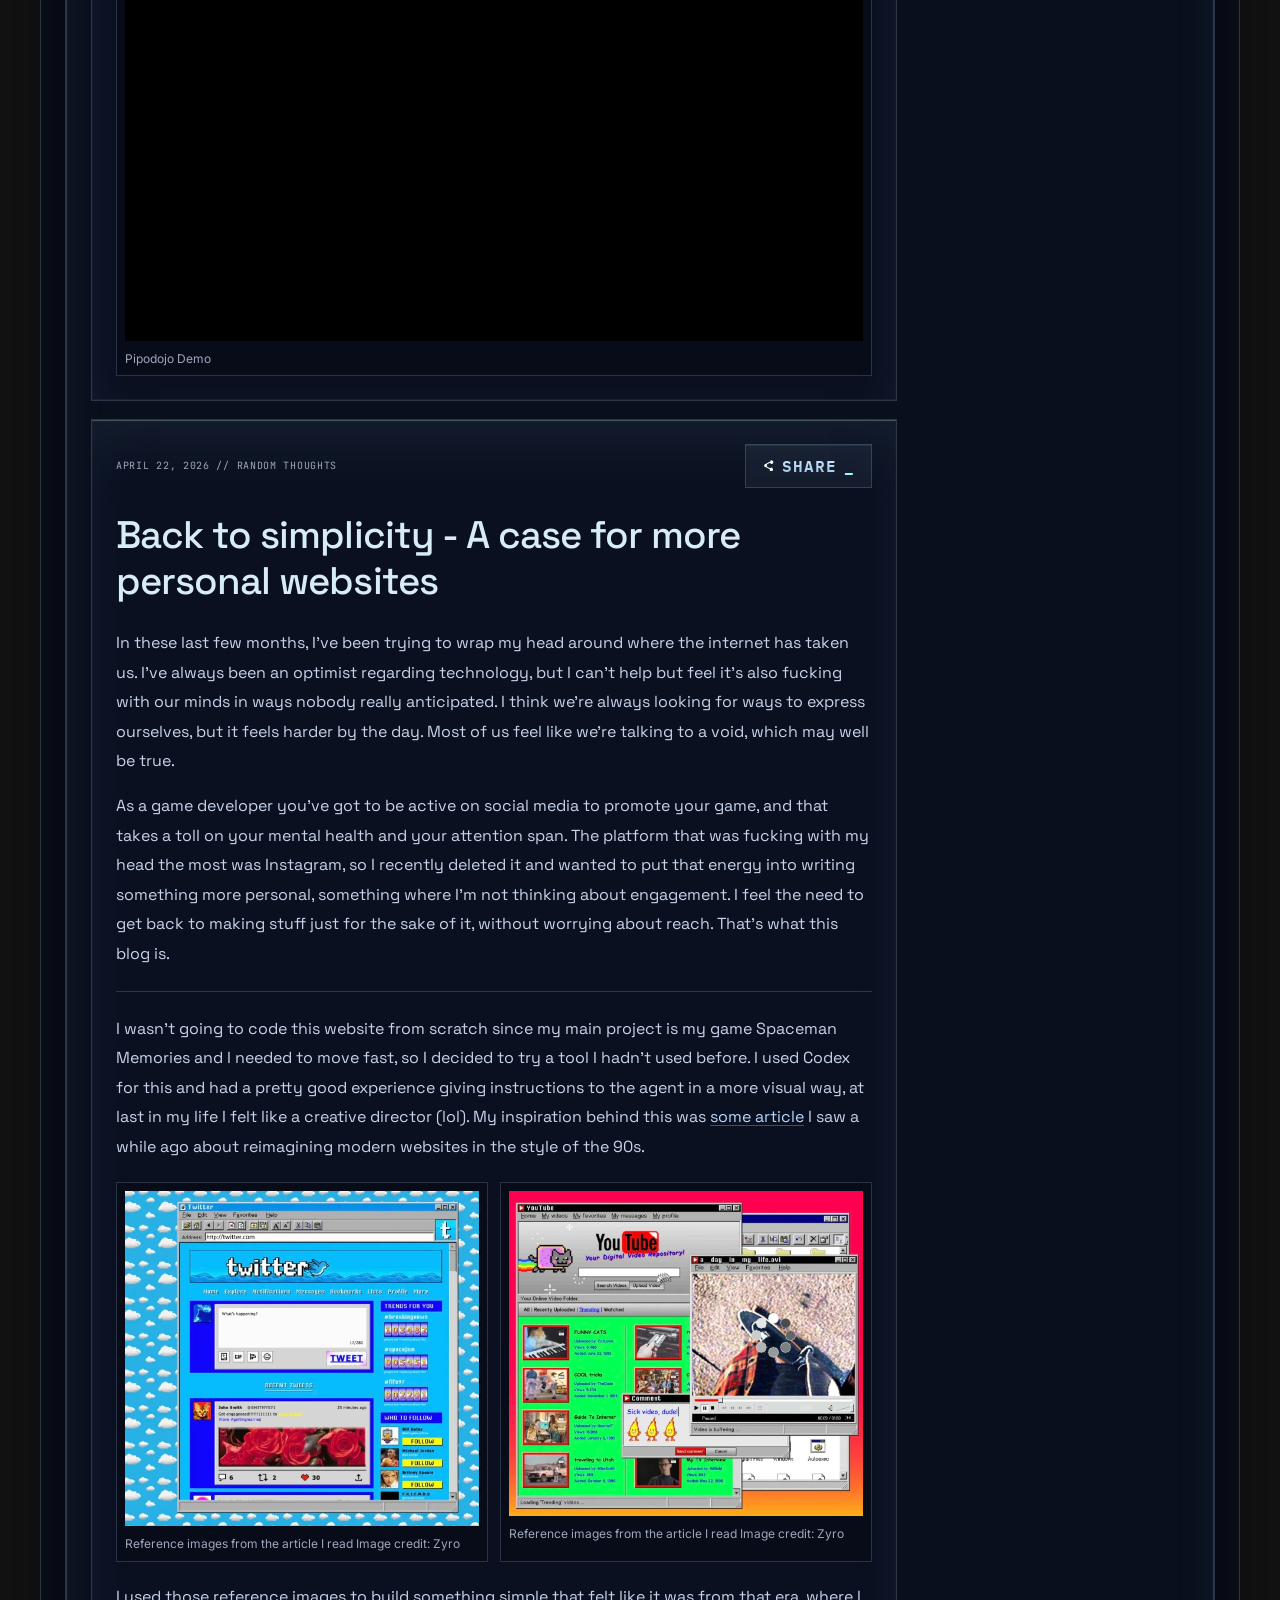
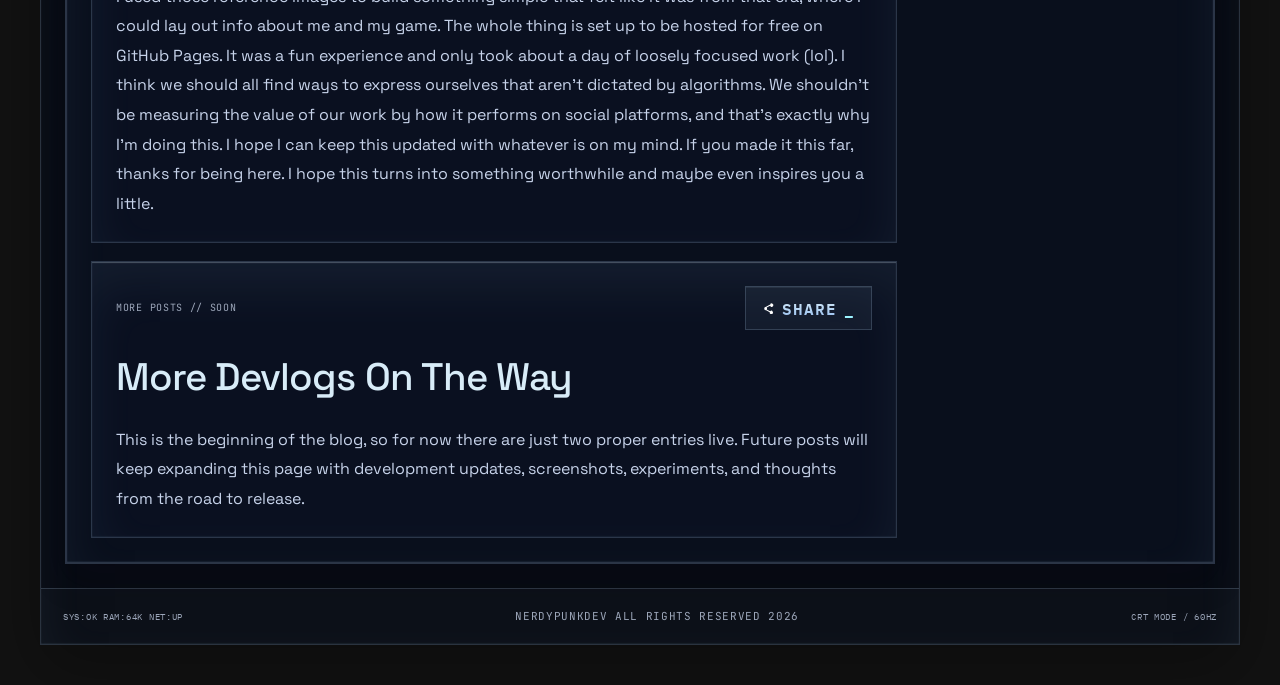
==== commit 04405ee6: "feat: Tinkering section with CopánQuest and Pipodojo videos New "Edu & Science Lab" panel below Feat" ====
--- a/blog.html
+++ b/blog.html
@@ -18,9 +18,9 @@
       if (sessionStorage.getItem("npdBootSeen") === "1") document.documentElement.classList.add("boot-seen");
     } catch {}
   </script>
-  <link rel="stylesheet" href="styles.css?v=20261110">
-  <link rel="stylesheet" href="design.css?v=20261110">
-  <script src="effects.js" defer></script>
+  <link rel="stylesheet" href="styles.css?v=20261111">
+  <link rel="stylesheet" href="design.css?v=20261111">
+  <script src="effects.js?v=20261111" defer></script>
 </head>
 <body>
   <div class="boot-loader" data-boot-loader role="status" aria-live="polite" aria-label="Identifying... Access Granted Nerd">
@@ -68,6 +68,7 @@
         <nav class="menu-bar" aria-label="Site menu">
           <a href="index.html">Home</a>
           <a href="index.html#steam-widget-title">Wishlist Game</a>
+          <a href="index.html#tinkering">Tinkering</a>
           <a href="blog.html" aria-current="page">Blog</a>
           <a href="index.html#contact">Contact</a>
           <div class="menu-bar__icons" aria-label="Social links">
--- a/styles.css
+++ b/styles.css
@@ -1497,8 +1497,9 @@
 
 .menu-bar > a:nth-child(1)::after { content: "ホーム"; }
 .menu-bar > a:nth-child(2)::after { content: "予約登録"; }
-.menu-bar > a:nth-child(3)::after { content: "通信ログ"; }
-.menu-bar > a:nth-child(4)::after { content: "接続"; }
+.menu-bar > a:nth-child(3)::after { content: "実験室"; }
+.menu-bar > a:nth-child(4)::after { content: "通信ログ"; }
+.menu-bar > a:nth-child(5)::after { content: "接続"; }
 
 .address-bar > span {
   font-size: 0;
--- a/design.css
+++ b/design.css
@@ -1529,3 +1529,83 @@
   .blog-stream .blog-post { padding: 0; border: 0; border-radius: 0; background: none; box-shadow: none; }
   .blog-stream .blog-post + .blog-post { padding-top: 24px; border-top: 1px solid var(--line); }
 }
+
+/* Edu & Science Lab: two click-to-play videos. Until clicked only the poster loads; the click
+   swaps in the real <video>, so the MP4s never download for visitors who just scroll past. */
+.section-loader--lab { --loader-duration: 1.18s; --loader-delay: -.74s; }
+#lab-title::after { content: "研究室 // LAB"; }
+.lab-panel__intro {
+  max-width: 640px;
+  text-wrap: balance;
+  margin: 0 auto 24px;
+  text-align: center;
+  font: 400 14px/1.8 var(--font-terminal);
+  color: #c7d3ea;
+}
+.lab-panel__intro span { display: block; }
+.lab-panel__grid { display: grid; grid-template-columns: repeat(2, minmax(0, 1fr)); gap: 24px; }
+.lab-video { height: auto; }
+.lab-video .video-player__controls a {
+  color: #7ae2ff;
+  text-decoration: underline;
+  text-decoration-color: rgba(122,226,255,.4);
+  text-underline-offset: 3px;
+  white-space: nowrap;
+}
+.lab-video .video-player__controls a:hover { color: #c4f4ff; text-decoration-color: currentColor; }
+.lab-video__facade {
+  position: relative;
+  display: block;
+  width: 100%;
+  aspect-ratio: 16 / 9;
+  padding: 0;
+  overflow: hidden;
+  border: 1px solid var(--line);
+  border-radius: 7px;
+  background: #000;
+  cursor: pointer;
+}
+.lab-video__facade img {
+  display: block;
+  width: 100%;
+  height: 100%;
+  object-fit: cover;
+  opacity: .82;
+  transition: opacity .2s ease;
+}
+.lab-video__play {
+  position: absolute;
+  top: 50%;
+  left: 50%;
+  width: 64px;
+  height: 64px;
+  border: 1px solid var(--line-bright);
+  border-radius: 50%;
+  background: rgba(3,7,15,.55);
+  box-shadow: var(--frost-edge);
+  backdrop-filter: blur(8px);
+  -webkit-backdrop-filter: blur(8px);
+  transform: translate(-50%, -50%);
+  transition: background .2s ease, transform .2s ease;
+}
+.lab-video__play::before {
+  content: "";
+  position: absolute;
+  top: 50%;
+  left: 54%;
+  border-style: solid;
+  border-width: 11px 0 11px 18px;
+  border-color: transparent transparent transparent #d1e4fa;
+  transform: translate(-50%, -50%);
+}
+.lab-video__facade:hover img, .lab-video__facade:focus-visible img { opacity: 1; }
+.lab-video__facade:hover .lab-video__play, .lab-video__facade:focus-visible .lab-video__play {
+  background: rgba(122,226,255,.18);
+  transform: translate(-50%, -50%) scale(1.06);
+}
+.lab-video__facade:focus-visible { outline: 2px solid #7ae2ff; outline-offset: 2px; }
+@media (max-width: 760px) {
+  .lab-panel__grid { grid-template-columns: minmax(0, 1fr); gap: 20px; }
+  .lab-panel__intro { margin-bottom: 20px; font-size: 13px; }
+  .lab-video__play { width: 52px; height: 52px; }
+}
